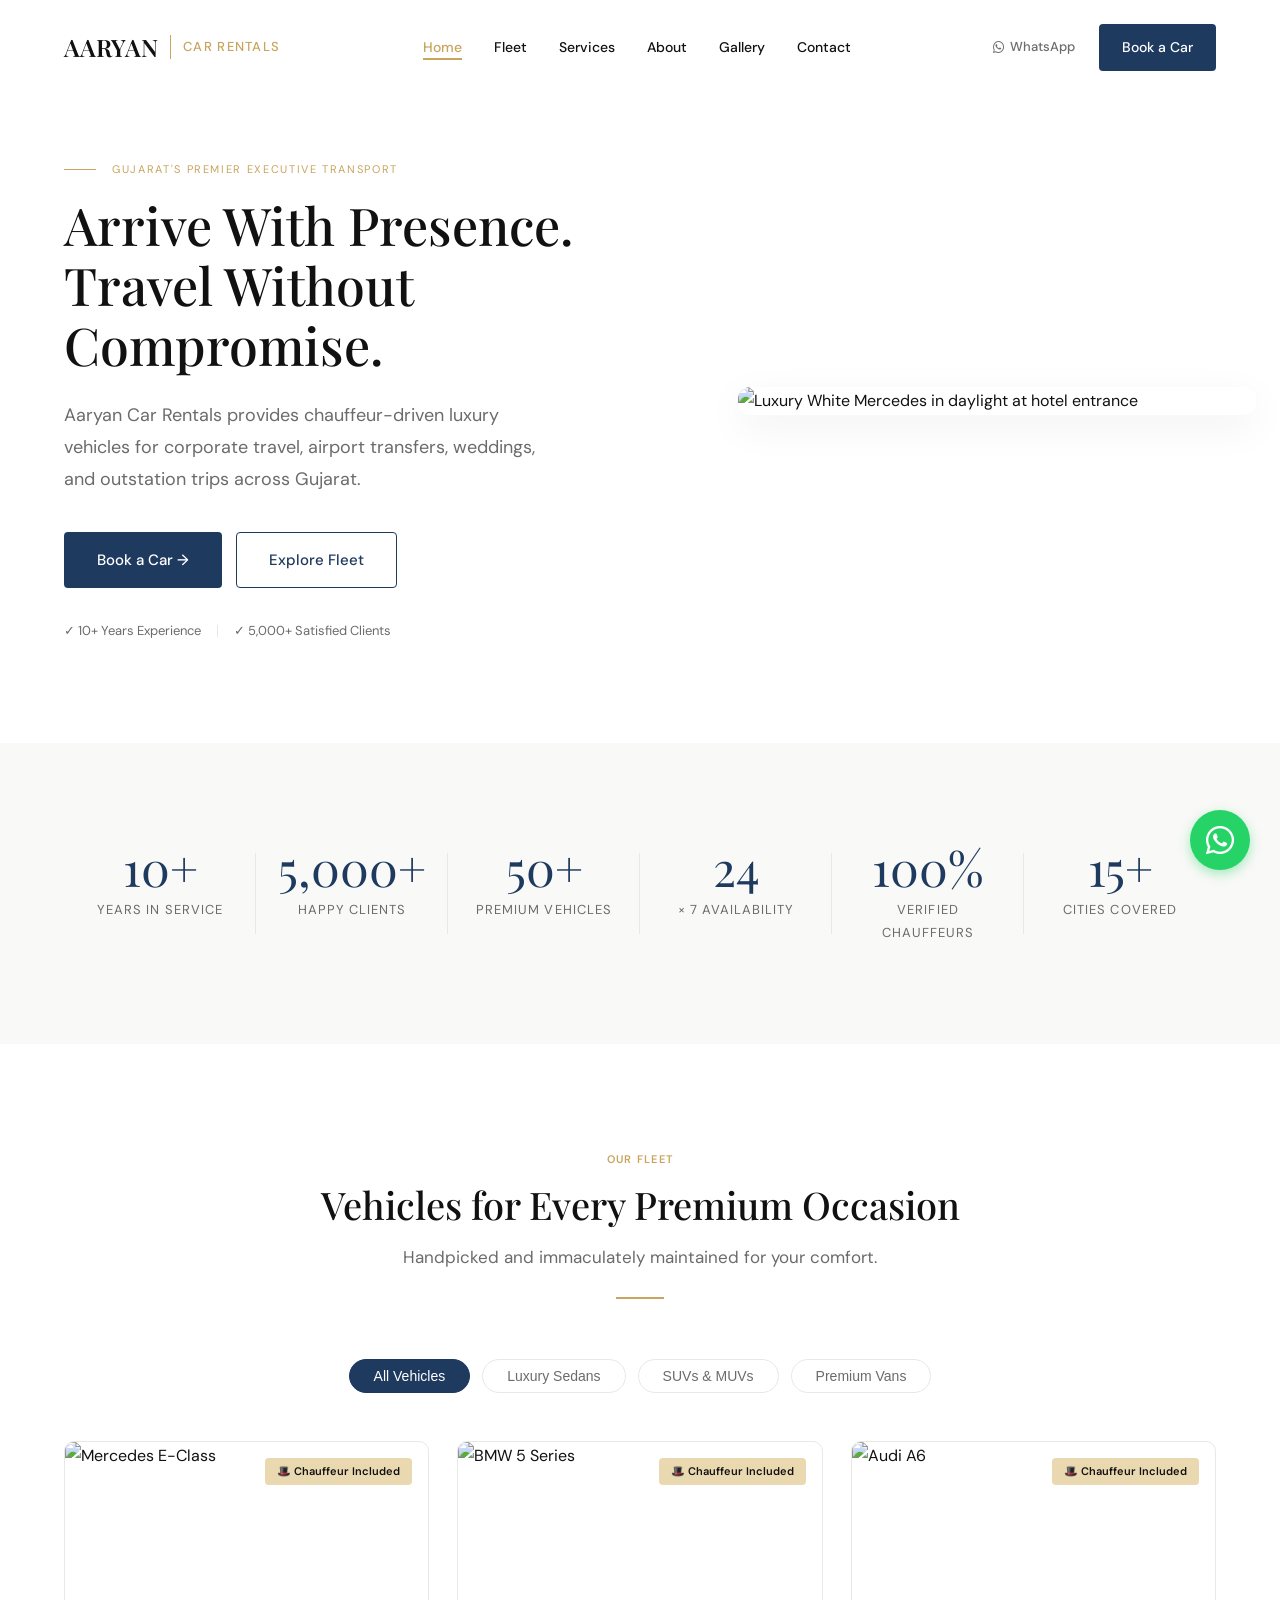
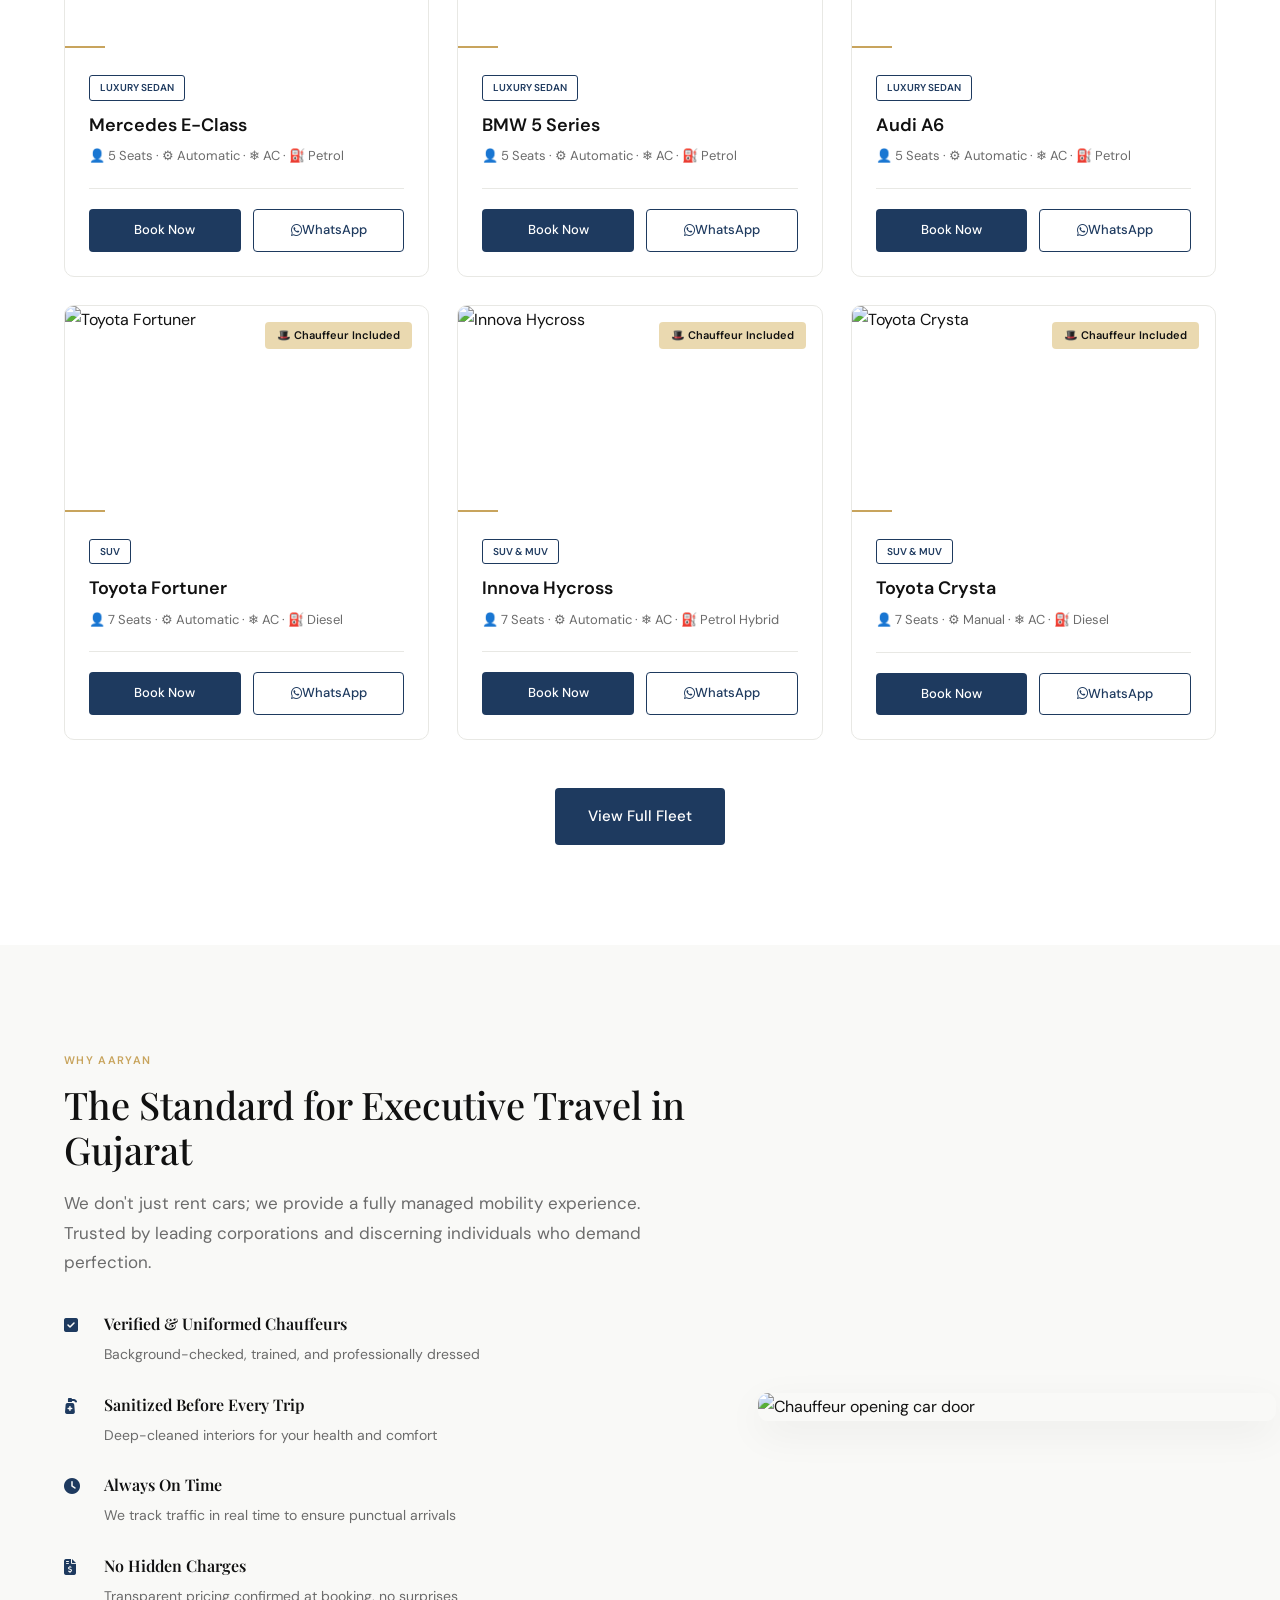
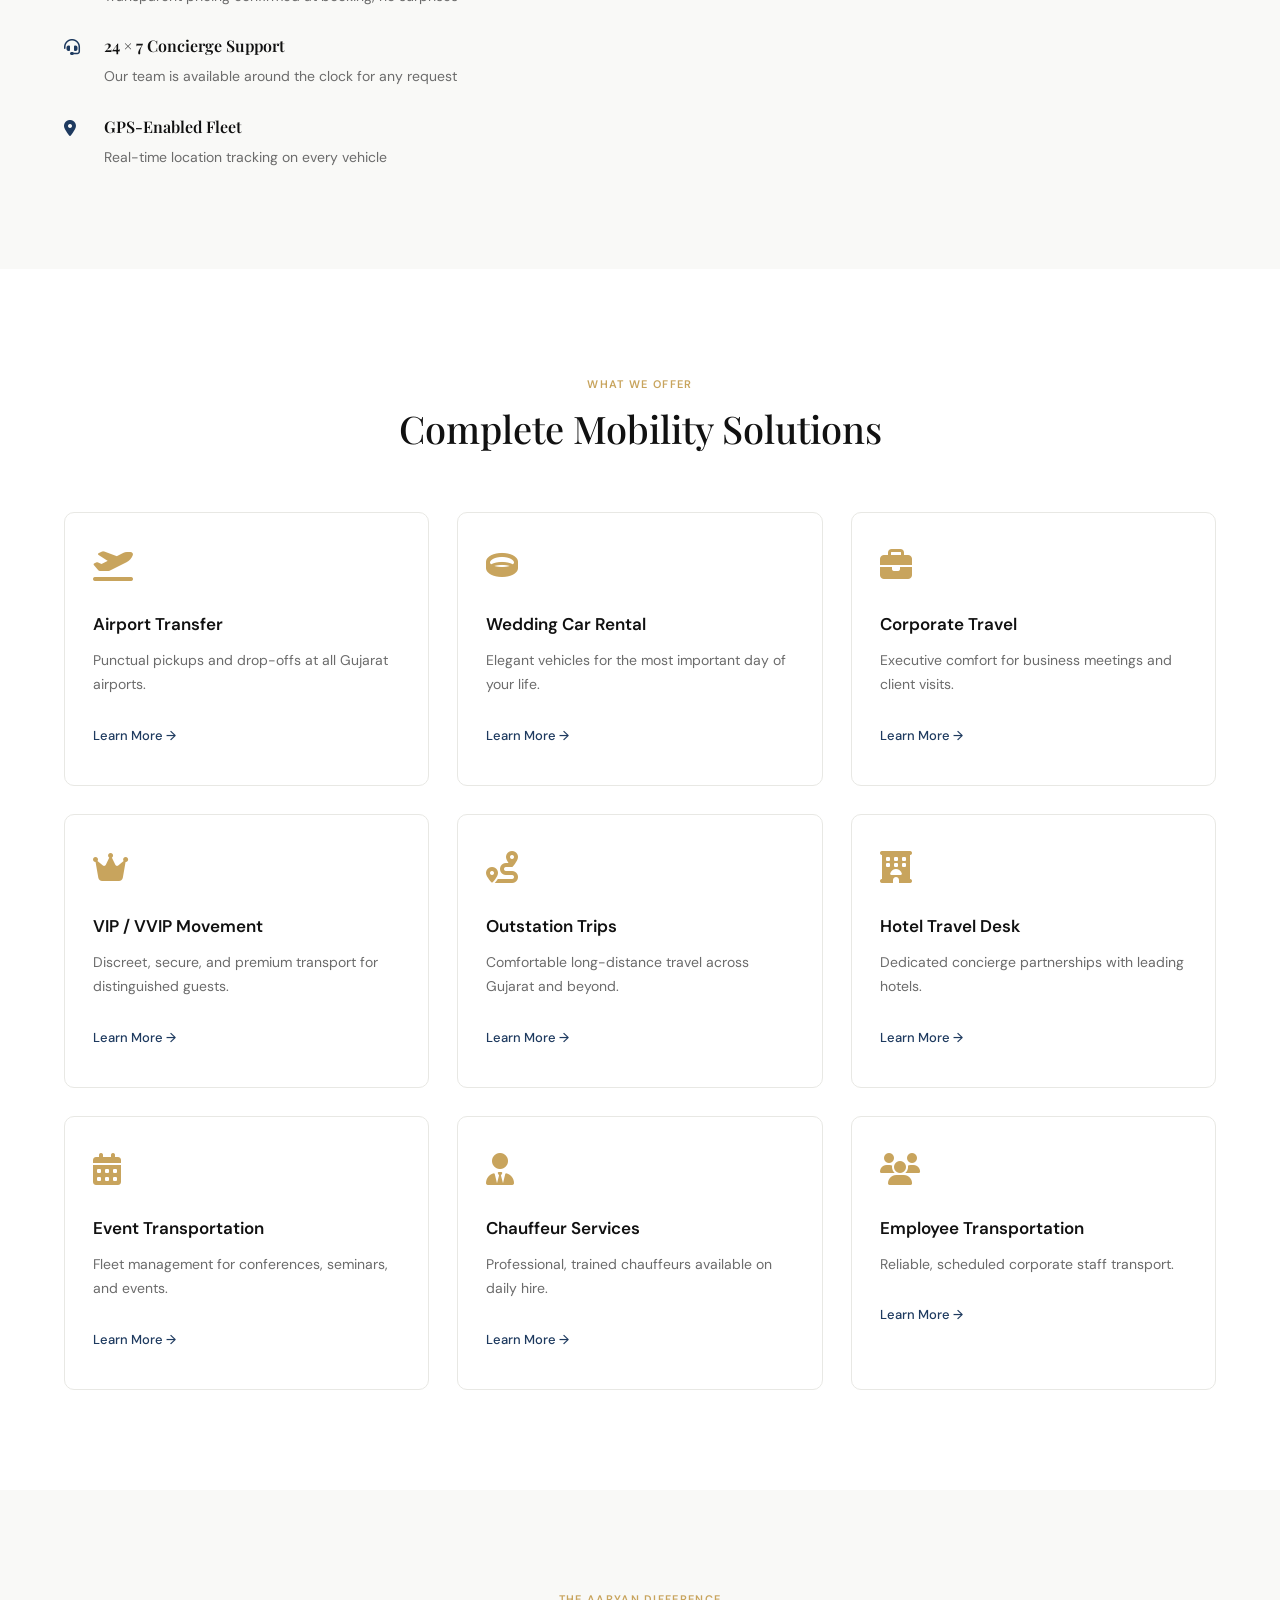
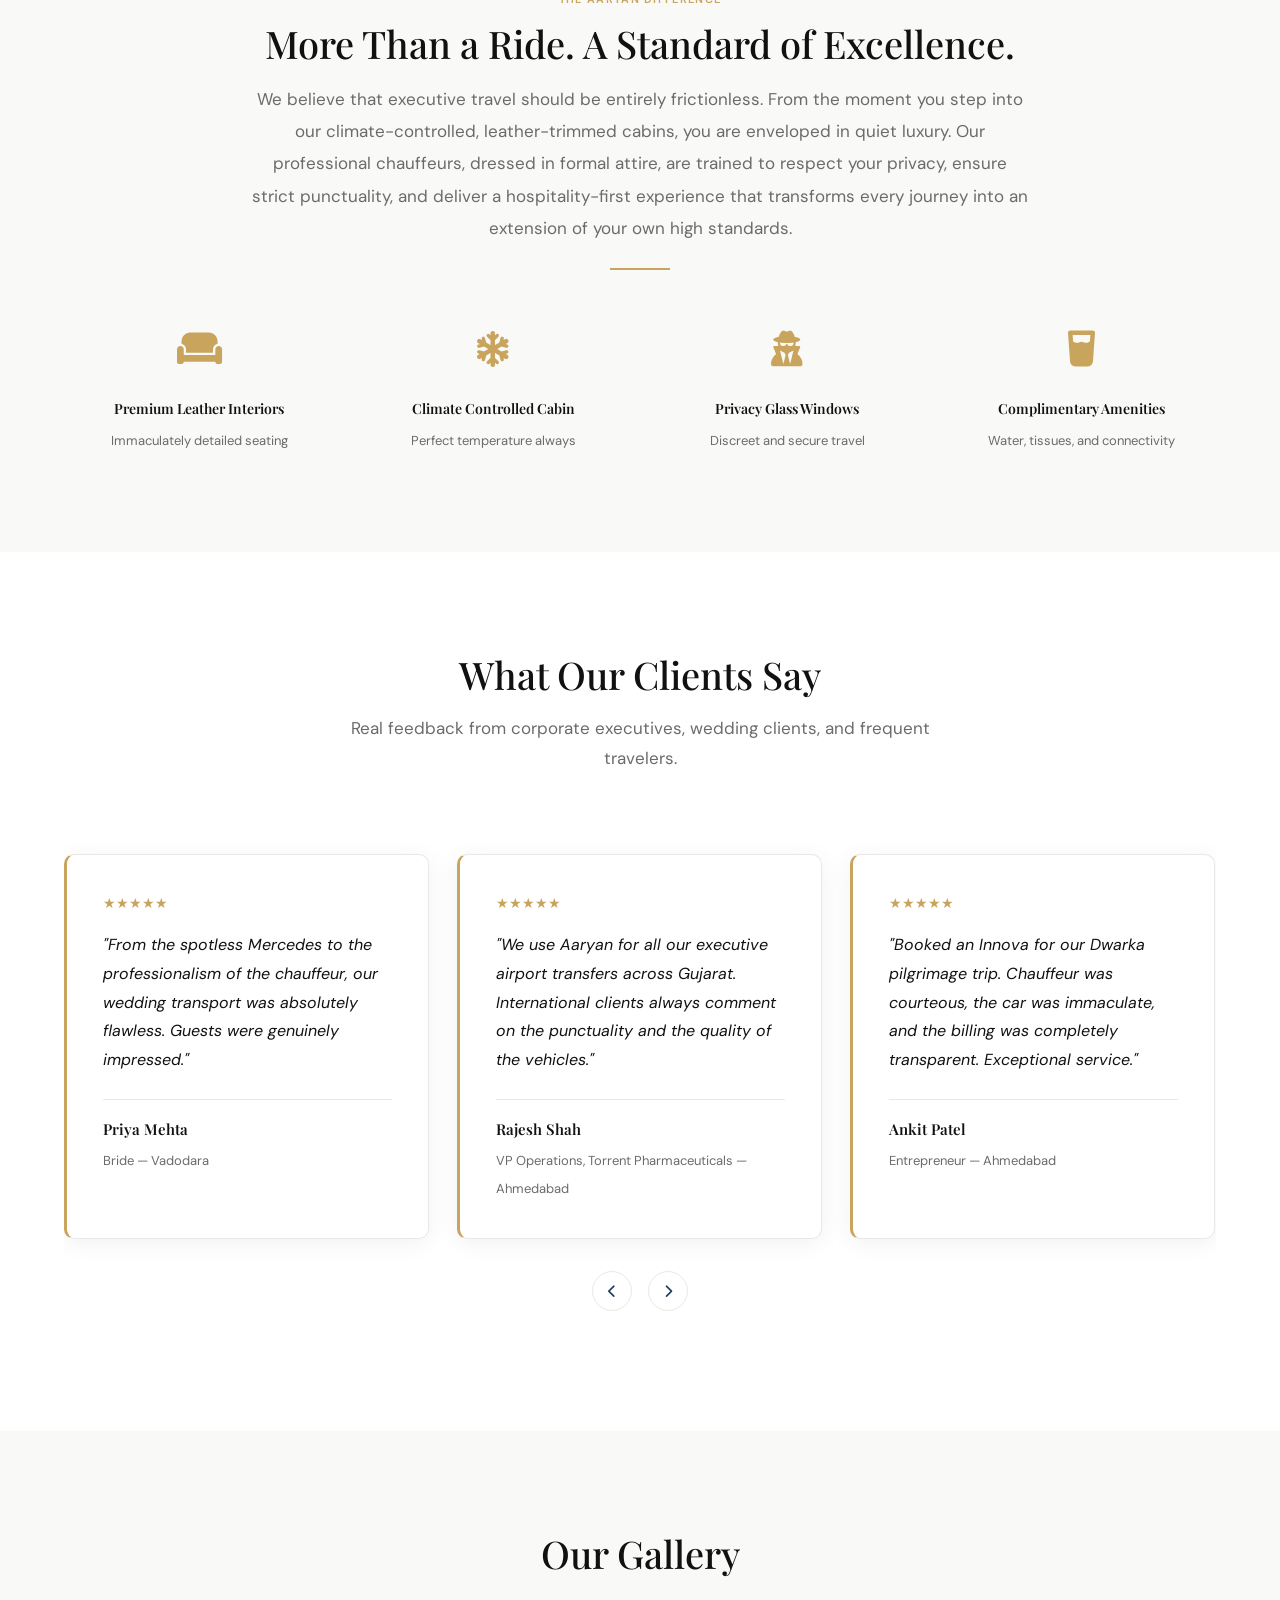
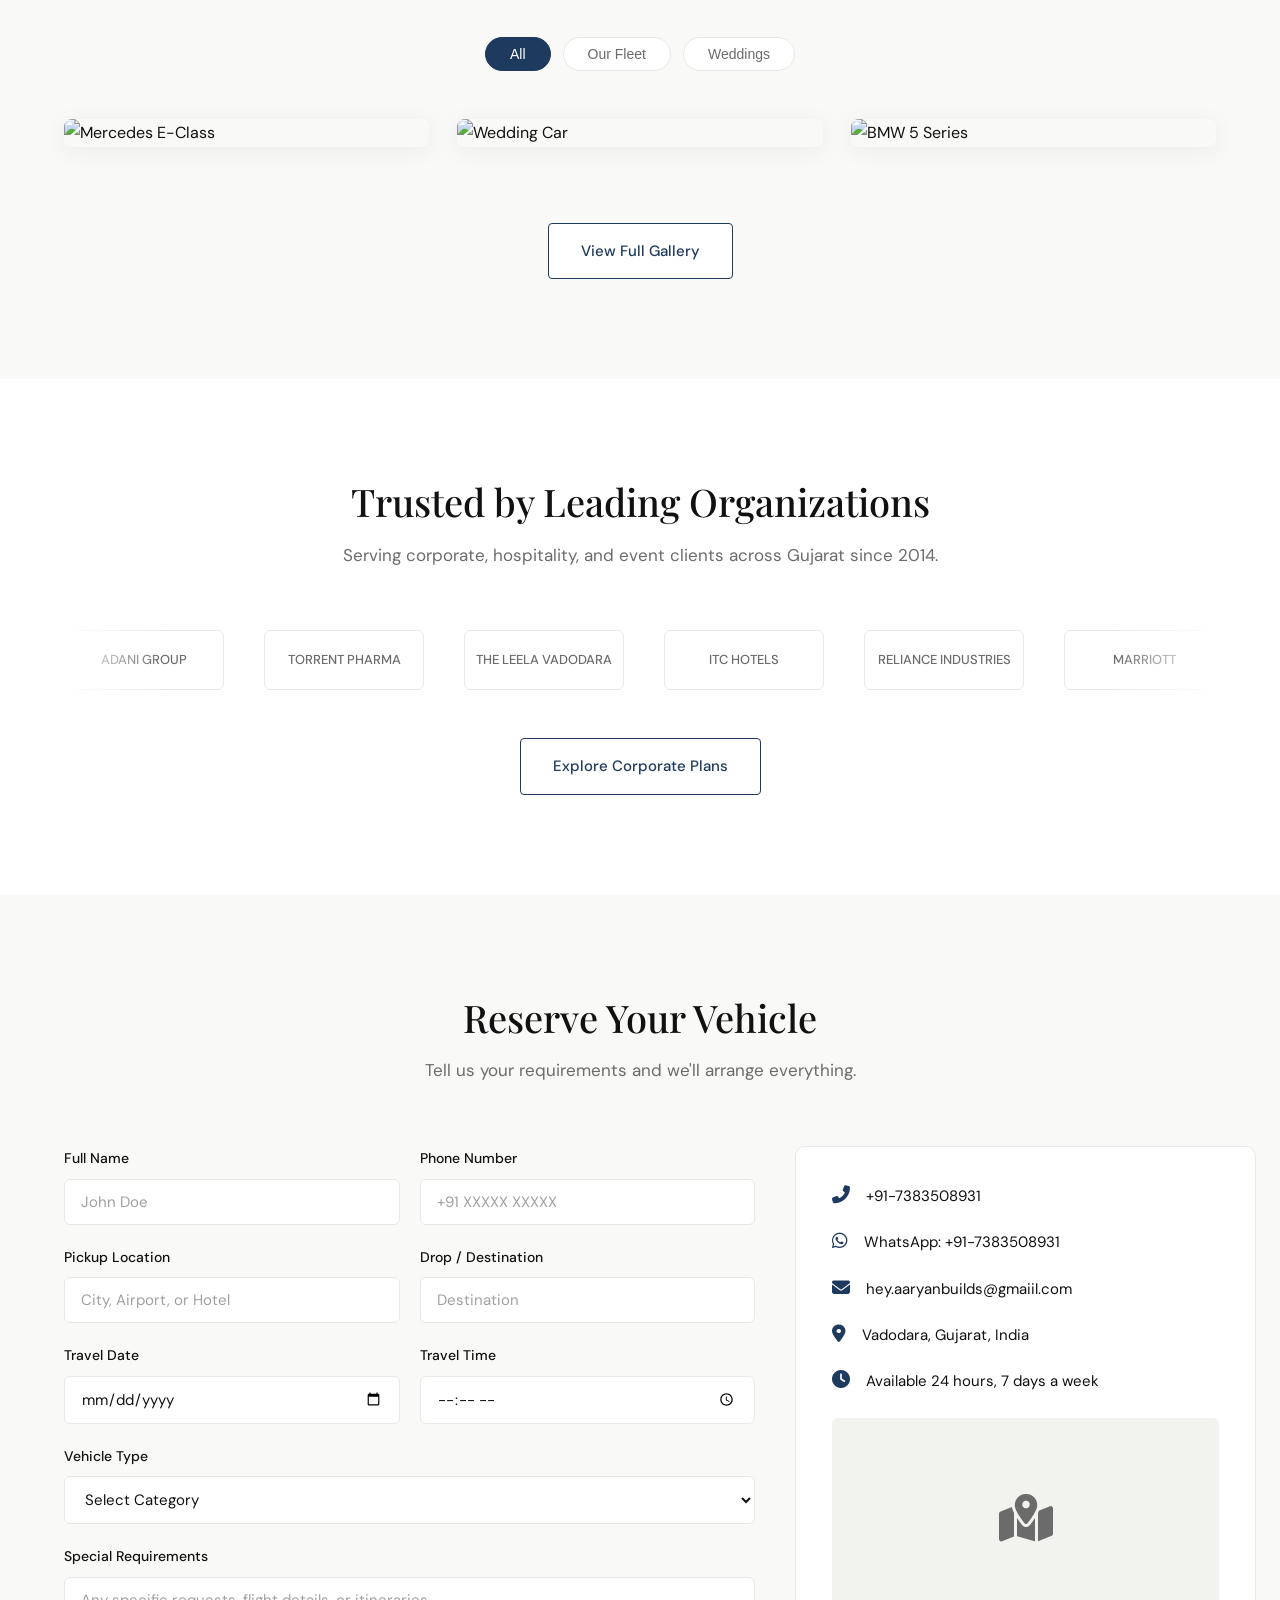
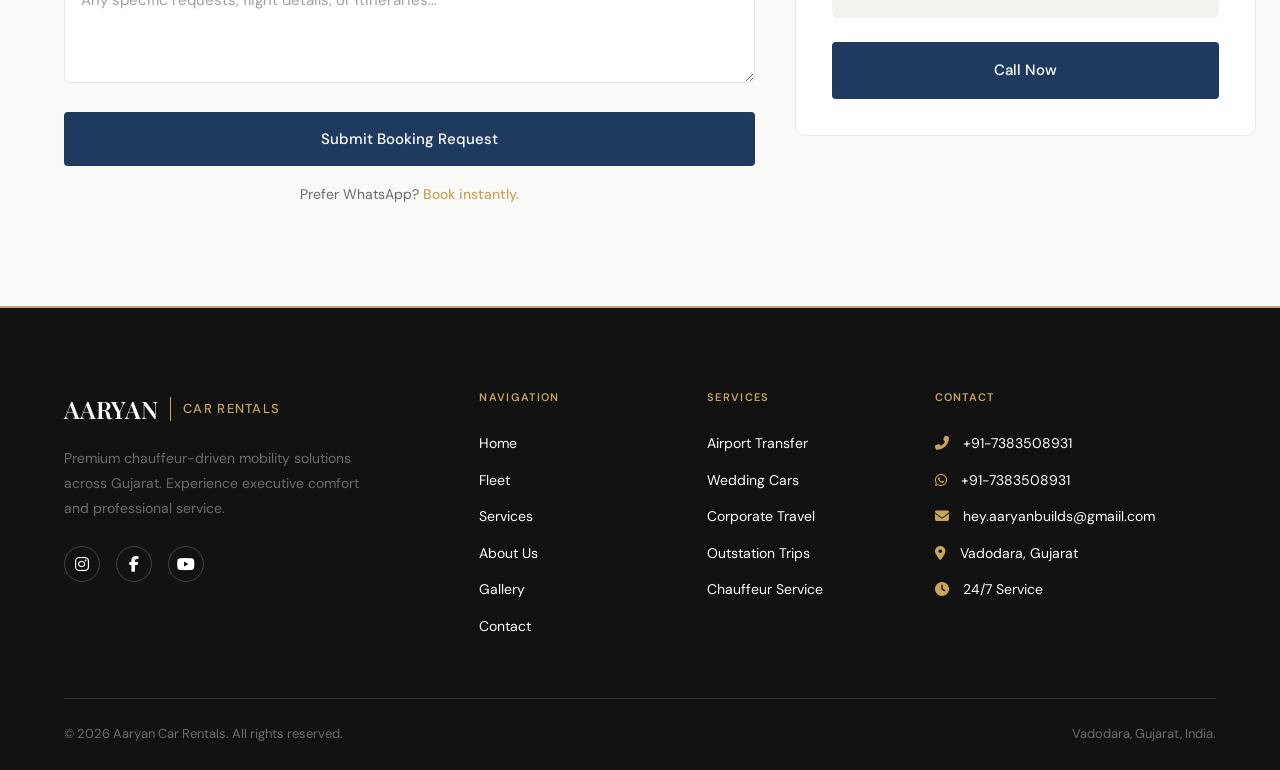
==== index.html @ c967dcd8 "Creates a whole website including SEO for car rental." ====
<!DOCTYPE html>
<html lang="en">
<head>
  <meta charset="UTF-8">
  <meta name="viewport" content="width=device-width, initial-scale=1.0">
  <title>Aaryan Car Rentals | Premium Chauffeur-Driven Car Rental in Gujarat</title>
  <meta name="description" content="Book premium chauffeur-driven cars, SUVs, and vans in Gujarat. Airport transfers, wedding cars, corporate travel, and outstation trips. Call for instant booking.">
  
  <link rel="stylesheet" href="https://cdnjs.cloudflare.com/ajax/libs/font-awesome/6.4.0/css/all.min.css">
  <link rel="stylesheet" href="assets/css/styles.css">
</head>
<body>

  <!-- Navbar -->
  <nav class="navbar">
    <div class="container nav-container">
      <a href="index.html" class="nav-brand">
        <span class="logo-text">AARYAN</span>
        <div class="logo-separator"></div>
        <span class="logo-sub">Car Rentals</span>
      </a>
      
      <button class="mobile-menu-btn">
        <i class="fas fa-bars"></i>
      </button>

      <ul class="nav-links">
        <li><a href="index.html" class="nav-link active">Home</a></li>
        <li><a href="pages/fleet.html" class="nav-link">Fleet</a></li>
        <li><a href="pages/services.html" class="nav-link">Services</a></li>
        <li><a href="pages/about.html" class="nav-link">About</a></li>
        <li><a href="pages/gallery.html" class="nav-link">Gallery</a></li>
        <li><a href="pages/contact.html" class="nav-link">Contact</a></li>
      </ul>

      <div class="nav-actions">
        <a href="https://wa.me/917383508931" class="whatsapp-link" target="_blank">
          <i class="fab fa-whatsapp"></i> WhatsApp
        </a>
        <a href="pages/contact.html" class="btn btn-primary nav-book-btn">Book a Car</a>
      </div>
    </div>
  </nav>

  <!-- Mobile Menu -->
  <div class="mobile-menu-overlay">
    <div class="mobile-nav-links">
      <a href="index.html" class="mobile-nav-link">Home</a>
      <a href="pages/fleet.html" class="mobile-nav-link">Fleet</a>
      <a href="pages/services.html" class="mobile-nav-link">Services</a>
      <a href="pages/about.html" class="mobile-nav-link">About</a>
      <a href="pages/gallery.html" class="mobile-nav-link">Gallery</a>
      <a href="pages/contact.html" class="mobile-nav-link">Contact</a>
    </div>
    <div class="mobile-nav-actions">
      <a href="pages/contact.html" class="btn btn-primary">Book a Car</a>
      <a href="https://wa.me/917383508931" class="whatsapp-link" target="_blank">
        <i class="fab fa-whatsapp"></i> WhatsApp
      </a>
    </div>
  </div>

  <!-- Hero Section -->
  <section class="hero">
    <div class="container">
      <div class="hero-grid">
        <div class="hero-content">
          <div class="label-accent animate-on-scroll">Gujarat's Premier Executive Transport</div>
          <h1 class="hero-title animate-on-scroll delay-1">Arrive With Presence. Travel Without Compromise.</h1>
          <p class="hero-desc animate-on-scroll delay-2">
            Aaryan Car Rentals provides chauffeur-driven luxury vehicles for corporate travel, airport transfers, weddings, and outstation trips across Gujarat.
          </p>
          <div class="hero-actions animate-on-scroll delay-3">
            <a href="pages/contact.html" class="btn btn-primary">Book a Car &rarr;</a>
            <a href="pages/fleet.html" class="btn btn-outline">Explore Fleet</a>
          </div>
          <div class="hero-trust animate-on-scroll delay-4">
            <span>✓ 10+ Years Experience</span>
            <div class="hero-trust-separator"></div>
            <span>✓ 5,000+ Satisfied Clients</span>
          </div>
        </div>
        <div class="hero-image-wrapper animate-on-scroll delay-2">
          <img src="https://images.unsplash.com/photo-1618843479313-40f8afb4b4d8?auto=format&fit=crop&q=80&w=1200" alt="Luxury White Mercedes in daylight at hotel entrance">
        </div>
      </div>
    </div>
  </section>

  <!-- Trust Stats -->
  <section class="section section-soft">
    <div class="container">
      <div class="stats-grid">
        <div class="stat-item animate-on-scroll">
          <div class="stat-number">10+</div>
          <div class="stat-label">Years in Service</div>
        </div>
        <div class="stat-item animate-on-scroll delay-1">
          <div class="stat-number">5,000+</div>
          <div class="stat-label">Happy Clients</div>
        </div>
        <div class="stat-item animate-on-scroll delay-2">
          <div class="stat-number">50+</div>
          <div class="stat-label">Premium Vehicles</div>
        </div>
        <div class="stat-item animate-on-scroll delay-3">
          <div class="stat-number">24</div>
          <div class="stat-label">× 7 Availability</div>
        </div>
        <div class="stat-item animate-on-scroll delay-4">
          <div class="stat-number">100%</div>
          <div class="stat-label">Verified Chauffeurs</div>
        </div>
        <div class="stat-item animate-on-scroll delay-4">
          <div class="stat-number">15+</div>
          <div class="stat-label">Cities Covered</div>
        </div>
      </div>
    </div>
  </section>

  <!-- Fleet Showcase -->
  <section class="section">
    <div class="container">
      <div class="section-header text-center">
        <span class="label-small animate-on-scroll">OUR FLEET</span>
        <h2 class="animate-on-scroll delay-1">Vehicles for Every Premium Occasion</h2>
        <p class="section-subtitle animate-on-scroll delay-2">Handpicked and immaculately maintained for your comfort.</p>
        <div class="gold-line-center animate-on-scroll delay-3"></div>
      </div>

      <div class="filter-tabs animate-on-scroll delay-1">
        <button class="filter-tab active" data-filter="all">All Vehicles</button>
        <button class="filter-tab" data-filter="sedan">Luxury Sedans</button>
        <button class="filter-tab" data-filter="suv">SUVs & MUVs</button>
        <button class="filter-tab" data-filter="van">Premium Vans</button>
      </div>

      <div class="grid-3">
        <!-- Mercedes E-Class -->
        <div class="car-card animate-on-scroll" data-category="sedan all">
          <div class="car-img-wrapper">
            <img src="https://images.unsplash.com/photo-1618843479313-40f8afb4b4d8?auto=format&fit=crop&q=80&w=800" alt="Mercedes E-Class">
            <div class="chauffeur-badge">🎩 Chauffeur Included</div>
          </div>
          <div class="car-card-accent-line"></div>
          <div class="car-content">
            <div class="car-category-badge">LUXURY SEDAN</div>
            <h3 class="car-name">Mercedes E-Class</h3>
            <div class="car-specs">👤 5 Seats · ⚙ Automatic · ❄ AC · ⛽ Petrol</div>
            <div class="car-card-divider"></div>
            <div class="car-actions">
              <a href="pages/contact.html" class="btn btn-primary btn-sm">Book Now</a>
              <a href="https://wa.me/917383508931" class="btn btn-outline btn-sm"><i class="fab fa-whatsapp"></i> WhatsApp</a>
            </div>
          </div>
        </div>

        <!-- BMW 5 Series -->
        <div class="car-card animate-on-scroll delay-1" data-category="sedan all">
          <div class="car-img-wrapper">
            <img src="https://images.unsplash.com/photo-1555215695-3004980ad54e?auto=format&fit=crop&q=80&w=800" alt="BMW 5 Series">
            <div class="chauffeur-badge">🎩 Chauffeur Included</div>
          </div>
          <div class="car-card-accent-line"></div>
          <div class="car-content">
            <div class="car-category-badge">LUXURY SEDAN</div>
            <h3 class="car-name">BMW 5 Series</h3>
            <div class="car-specs">👤 5 Seats · ⚙ Automatic · ❄ AC · ⛽ Petrol</div>
            <div class="car-card-divider"></div>
            <div class="car-actions">
              <a href="pages/contact.html" class="btn btn-primary btn-sm">Book Now</a>
              <a href="https://wa.me/917383508931" class="btn btn-outline btn-sm"><i class="fab fa-whatsapp"></i> WhatsApp</a>
            </div>
          </div>
        </div>

        <!-- Audi A6 -->
        <div class="car-card animate-on-scroll delay-2" data-category="sedan all">
          <div class="car-img-wrapper">
            <img src="https://images.unsplash.com/photo-1603505503460-705a3cd4314c?auto=format&fit=crop&q=80&w=800" alt="Audi A6">
            <div class="chauffeur-badge">🎩 Chauffeur Included</div>
          </div>
          <div class="car-card-accent-line"></div>
          <div class="car-content">
            <div class="car-category-badge">LUXURY SEDAN</div>
            <h3 class="car-name">Audi A6</h3>
            <div class="car-specs">👤 5 Seats · ⚙ Automatic · ❄ AC · ⛽ Petrol</div>
            <div class="car-card-divider"></div>
            <div class="car-actions">
              <a href="pages/contact.html" class="btn btn-primary btn-sm">Book Now</a>
              <a href="https://wa.me/917383508931" class="btn btn-outline btn-sm"><i class="fab fa-whatsapp"></i> WhatsApp</a>
            </div>
          </div>
        </div>

        <!-- Toyota Fortuner -->
        <div class="car-card animate-on-scroll" data-category="suv all">
          <div class="car-img-wrapper">
            <img src="https://images.unsplash.com/photo-1629853925769-93e17db17c80?auto=format&fit=crop&q=80&w=800" alt="Toyota Fortuner">
            <div class="chauffeur-badge">🎩 Chauffeur Included</div>
          </div>
          <div class="car-card-accent-line"></div>
          <div class="car-content">
            <div class="car-category-badge">SUV</div>
            <h3 class="car-name">Toyota Fortuner</h3>
            <div class="car-specs">👤 7 Seats · ⚙ Automatic · ❄ AC · ⛽ Diesel</div>
            <div class="car-card-divider"></div>
            <div class="car-actions">
              <a href="pages/contact.html" class="btn btn-primary btn-sm">Book Now</a>
              <a href="https://wa.me/917383508931" class="btn btn-outline btn-sm"><i class="fab fa-whatsapp"></i> WhatsApp</a>
            </div>
          </div>
        </div>

        <!-- Innova Hycross -->
        <div class="car-card animate-on-scroll delay-1" data-category="suv all">
          <div class="car-img-wrapper">
            <img src="https://images.unsplash.com/photo-1533473359331-0135ef1b58bf?auto=format&fit=crop&q=80&w=800" alt="Innova Hycross">
            <div class="chauffeur-badge">🎩 Chauffeur Included</div>
          </div>
          <div class="car-card-accent-line"></div>
          <div class="car-content">
            <div class="car-category-badge">SUV & MUV</div>
            <h3 class="car-name">Innova Hycross</h3>
            <div class="car-specs">👤 7 Seats · ⚙ Automatic · ❄ AC · ⛽ Petrol Hybrid</div>
            <div class="car-card-divider"></div>
            <div class="car-actions">
              <a href="pages/contact.html" class="btn btn-primary btn-sm">Book Now</a>
              <a href="https://wa.me/917383508931" class="btn btn-outline btn-sm"><i class="fab fa-whatsapp"></i> WhatsApp</a>
            </div>
          </div>
        </div>
        
        <!-- Toyota Crysta -->
        <div class="car-card animate-on-scroll delay-2" data-category="suv all">
          <div class="car-img-wrapper">
            <img src="https://images.unsplash.com/photo-1519641471654-76ce0107ad1b?auto=format&fit=crop&q=80&w=800" alt="Toyota Crysta">
            <div class="chauffeur-badge">🎩 Chauffeur Included</div>
          </div>
          <div class="car-card-accent-line"></div>
          <div class="car-content">
            <div class="car-category-badge">SUV & MUV</div>
            <h3 class="car-name">Toyota Crysta</h3>
            <div class="car-specs">👤 7 Seats · ⚙ Manual · ❄ AC · ⛽ Diesel</div>
            <div class="car-card-divider"></div>
            <div class="car-actions">
              <a href="pages/contact.html" class="btn btn-primary btn-sm">Book Now</a>
              <a href="https://wa.me/917383508931" class="btn btn-outline btn-sm"><i class="fab fa-whatsapp"></i> WhatsApp</a>
            </div>
          </div>
        </div>

        <!-- Mahindra Scorpio N -->
        <div class="car-card animate-on-scroll" data-category="suv all" style="display: none;">
          <div class="car-img-wrapper">
            <img src="https://images.unsplash.com/photo-1620986561118-24cc5da83f3e?auto=format&fit=crop&q=80&w=800" alt="Mahindra Scorpio N">
            <div class="chauffeur-badge">🎩 Chauffeur Included</div>
          </div>
          <div class="car-card-accent-line"></div>
          <div class="car-content">
            <div class="car-category-badge">SUV</div>
            <h3 class="car-name">Mahindra Scorpio N</h3>
            <div class="car-specs">👤 7 Seats · ⚙ Automatic · ❄ AC · ⛽ Diesel</div>
            <div class="car-card-divider"></div>
            <div class="car-actions">
              <a href="pages/contact.html" class="btn btn-primary btn-sm">Book Now</a>
              <a href="https://wa.me/917383508931" class="btn btn-outline btn-sm"><i class="fab fa-whatsapp"></i> WhatsApp</a>
            </div>
          </div>
        </div>

        <!-- Force Urbania -->
        <div class="car-card animate-on-scroll delay-1" data-category="van all" style="display: none;">
          <div class="car-img-wrapper">
            <img src="https://images.unsplash.com/photo-1559981421-27ce3e7c84bf?auto=format&fit=crop&q=80&w=800" alt="Force Urbania">
            <div class="chauffeur-badge">🎩 Chauffeur Included</div>
          </div>
          <div class="car-card-accent-line"></div>
          <div class="car-content">
            <div class="car-category-badge">PREMIUM VAN</div>
            <h3 class="car-name">Force Urbania</h3>
            <div class="car-specs">👤 17 Seats · ⚙ Manual · ❄ AC · ⛽ Diesel</div>
            <div class="car-card-divider"></div>
            <div class="car-actions">
              <a href="pages/contact.html" class="btn btn-primary btn-sm">Book Now</a>
              <a href="https://wa.me/917383508931" class="btn btn-outline btn-sm"><i class="fab fa-whatsapp"></i> WhatsApp</a>
            </div>
          </div>
        </div>

        <!-- Kia Carnival -->
        <div class="car-card animate-on-scroll delay-2" data-category="van all" style="display: none;">
          <div class="car-img-wrapper">
            <img src="https://images.unsplash.com/photo-1541899481282-d53bffe3c35d?auto=format&fit=crop&q=80&w=800" alt="Kia Carnival">
            <div class="chauffeur-badge">🎩 Chauffeur Included</div>
          </div>
          <div class="car-card-accent-line"></div>
          <div class="car-content">
            <div class="car-category-badge">PREMIUM VAN</div>
            <h3 class="car-name">Kia Carnival</h3>
            <div class="car-specs">👤 8 Seats · ⚙ Automatic · ❄ AC · ⛽ Diesel</div>
            <div class="car-card-divider"></div>
            <div class="car-actions">
              <a href="pages/contact.html" class="btn btn-primary btn-sm">Book Now</a>
              <a href="https://wa.me/917383508931" class="btn btn-outline btn-sm"><i class="fab fa-whatsapp"></i> WhatsApp</a>
            </div>
          </div>
        </div>

      </div>
      
      <div class="text-center" style="margin-top: 48px;">
        <a href="pages/fleet.html" class="btn btn-primary">View Full Fleet</a>
      </div>
    </div>
  </section>

  <!-- Why Choose Us -->
  <section class="section section-soft">
    <div class="container">
      <div class="split-grid">
        <div class="animate-on-scroll">
          <span class="label-small">WHY AARYAN</span>
          <h2>The Standard for Executive Travel in Gujarat</h2>
          <p class="section-subtitle" style="margin: 0; margin-bottom: 32px;">
            We don't just rent cars; we provide a fully managed mobility experience. Trusted by leading corporations and discerning individuals who demand perfection.
          </p>

          <div class="feature-rows">
            <div class="feature-row">
              <div class="feature-icon-box"><i class="fas fa-check-square"></i></div>
              <div>
                <h4 class="feature-row-title">Verified & Uniformed Chauffeurs</h4>
                <p class="feature-row-desc">Background-checked, trained, and professionally dressed</p>
              </div>
            </div>
            <div class="feature-row">
              <div class="feature-icon-box"><i class="fas fa-pump-medical"></i></div>
              <div>
                <h4 class="feature-row-title">Sanitized Before Every Trip</h4>
                <p class="feature-row-desc">Deep-cleaned interiors for your health and comfort</p>
              </div>
            </div>
            <div class="feature-row">
              <div class="feature-icon-box"><i class="fas fa-clock"></i></div>
              <div>
                <h4 class="feature-row-title">Always On Time</h4>
                <p class="feature-row-desc">We track traffic in real time to ensure punctual arrivals</p>
              </div>
            </div>
            <div class="feature-row">
              <div class="feature-icon-box"><i class="fas fa-file-invoice-dollar"></i></div>
              <div>
                <h4 class="feature-row-title">No Hidden Charges</h4>
                <p class="feature-row-desc">Transparent pricing confirmed at booking, no surprises</p>
              </div>
            </div>
            <div class="feature-row">
              <div class="feature-icon-box"><i class="fas fa-headset"></i></div>
              <div>
                <h4 class="feature-row-title">24 × 7 Concierge Support</h4>
                <p class="feature-row-desc">Our team is available around the clock for any request</p>
              </div>
            </div>
            <div class="feature-row">
              <div class="feature-icon-box"><i class="fas fa-map-marker-alt"></i></div>
              <div>
                <h4 class="feature-row-title">GPS-Enabled Fleet</h4>
                <p class="feature-row-desc">Real-time location tracking on every vehicle</p>
              </div>
            </div>
          </div>
        </div>
        
        <div class="split-image animate-on-scroll delay-2">
          <img src="https://images.unsplash.com/photo-1449965408869-eaa3f722e40d?auto=format&fit=crop&q=80&w=1000" alt="Chauffeur opening car door">
        </div>
      </div>
    </div>
  </section>

  <!-- Services -->
  <section class="section">
    <div class="container">
      <div class="section-header text-center">
        <span class="label-small animate-on-scroll">WHAT WE OFFER</span>
        <h2 class="animate-on-scroll delay-1">Complete Mobility Solutions</h2>
      </div>

      <div class="grid-3">
        <!-- Service 1 -->
        <div class="service-card animate-on-scroll">
          <div class="service-icon"><i class="fas fa-plane-departure fa-2x"></i></div>
          <h3 class="service-title">Airport Transfer</h3>
          <p class="service-desc">Punctual pickups and drop-offs at all Gujarat airports.</p>
          <a href="pages/airport-transfer.html" class="service-link">Learn More &rarr;</a>
        </div>

        <!-- Service 2 -->
        <div class="service-card animate-on-scroll delay-1">
          <div class="service-icon"><i class="fas fa-ring fa-2x"></i></div>
          <h3 class="service-title">Wedding Car Rental</h3>
          <p class="service-desc">Elegant vehicles for the most important day of your life.</p>
          <a href="pages/wedding-car-rental.html" class="service-link">Learn More &rarr;</a>
        </div>

        <!-- Service 3 -->
        <div class="service-card animate-on-scroll delay-2">
          <div class="service-icon"><i class="fas fa-briefcase fa-2x"></i></div>
          <h3 class="service-title">Corporate Travel</h3>
          <p class="service-desc">Executive comfort for business meetings and client visits.</p>
          <a href="pages/corporate-car-rental.html" class="service-link">Learn More &rarr;</a>
        </div>

        <!-- Service 4 -->
        <div class="service-card animate-on-scroll">
          <div class="service-icon"><i class="fas fa-crown fa-2x"></i></div>
          <h3 class="service-title">VIP / VVIP Movement</h3>
          <p class="service-desc">Discreet, secure, and premium transport for distinguished guests.</p>
          <a href="pages/services.html" class="service-link">Learn More &rarr;</a>
        </div>

        <!-- Service 5 -->
        <div class="service-card animate-on-scroll delay-1">
          <div class="service-icon"><i class="fas fa-route fa-2x"></i></div>
          <h3 class="service-title">Outstation Trips</h3>
          <p class="service-desc">Comfortable long-distance travel across Gujarat and beyond.</p>
          <a href="pages/outstation-car-rental.html" class="service-link">Learn More &rarr;</a>
        </div>

        <!-- Service 6 -->
        <div class="service-card animate-on-scroll delay-2">
          <div class="service-icon"><i class="fas fa-hotel fa-2x"></i></div>
          <h3 class="service-title">Hotel Travel Desk</h3>
          <p class="service-desc">Dedicated concierge partnerships with leading hotels.</p>
          <a href="pages/services.html" class="service-link">Learn More &rarr;</a>
        </div>

        <!-- Service 7 -->
        <div class="service-card animate-on-scroll">
          <div class="service-icon"><i class="fas fa-calendar-alt fa-2x"></i></div>
          <h3 class="service-title">Event Transportation</h3>
          <p class="service-desc">Fleet management for conferences, seminars, and events.</p>
          <a href="pages/services.html" class="service-link">Learn More &rarr;</a>
        </div>

        <!-- Service 8 -->
        <div class="service-card animate-on-scroll delay-1">
          <div class="service-icon"><i class="fas fa-user-tie fa-2x"></i></div>
          <h3 class="service-title">Chauffeur Services</h3>
          <p class="service-desc">Professional, trained chauffeurs available on daily hire.</p>
          <a href="pages/chauffeur-service.html" class="service-link">Learn More &rarr;</a>
        </div>

        <!-- Service 9 -->
        <div class="service-card animate-on-scroll delay-2">
          <div class="service-icon"><i class="fas fa-users fa-2x"></i></div>
          <h3 class="service-title">Employee Transportation</h3>
          <p class="service-desc">Reliable, scheduled corporate staff transport.</p>
          <a href="pages/services.html" class="service-link">Learn More &rarr;</a>
        </div>
      </div>
    </div>
  </section>

  <!-- The Aaryan Experience -->
  <section class="section section-soft">
    <div class="container">
      <div class="experience-content">
        <span class="label-small text-center animate-on-scroll" style="display: block;">THE AARYAN DIFFERENCE</span>
        <h2 class="text-center animate-on-scroll delay-1">More Than a Ride. A Standard of Excellence.</h2>
        <p class="experience-desc animate-on-scroll delay-2">
          We believe that executive travel should be entirely frictionless. From the moment you step into our climate-controlled, leather-trimmed cabins, you are enveloped in quiet luxury. Our professional chauffeurs, dressed in formal attire, are trained to respect your privacy, ensure strict punctuality, and deliver a hospitality-first experience that transforms every journey into an extension of your own high standards.
        </p>
        <div class="gold-line-center large animate-on-scroll delay-3"></div>
      </div>

      <div class="experience-grid animate-on-scroll delay-4">
        <div>
          <div class="exp-feature-icon"><i class="fas fa-couch"></i></div>
          <h4 class="exp-feature-title">Premium Leather Interiors</h4>
          <p class="exp-feature-desc">Immaculately detailed seating</p>
        </div>
        <div>
          <div class="exp-feature-icon"><i class="fas fa-snowflake"></i></div>
          <h4 class="exp-feature-title">Climate Controlled Cabin</h4>
          <p class="exp-feature-desc">Perfect temperature always</p>
        </div>
        <div>
          <div class="exp-feature-icon"><i class="fas fa-user-secret"></i></div>
          <h4 class="exp-feature-title">Privacy Glass Windows</h4>
          <p class="exp-feature-desc">Discreet and secure travel</p>
        </div>
        <div>
          <div class="exp-feature-icon"><i class="fas fa-glass-water"></i></div>
          <h4 class="exp-feature-title">Complimentary Amenities</h4>
          <p class="exp-feature-desc">Water, tissues, and connectivity</p>
        </div>
      </div>
    </div>
  </section>

  <!-- Testimonials Carousel -->
  <section class="section">
    <div class="container">
      <div class="section-header text-center">
        <h2 class="animate-on-scroll">What Our Clients Say</h2>
        <p class="section-subtitle animate-on-scroll delay-1">Real feedback from corporate executives, wedding clients, and frequent travelers.</p>
      </div>

      <div class="testimonials-container animate-on-scroll delay-2">
        <div class="testimonials-track">
          <!-- Card 1 -->
          <div class="testimonial-card">
            <div class="test-stars">★★★★★</div>
            <p class="test-quote">"From the spotless Mercedes to the professionalism of the chauffeur, our wedding transport was absolutely flawless. Guests were genuinely impressed."</p>
            <div class="test-divider"></div>
            <h4 class="test-name">Priya Mehta</h4>
            <span class="test-title">Bride — Vadodara</span>
          </div>

          <!-- Card 2 -->
          <div class="testimonial-card">
            <div class="test-stars">★★★★★</div>
            <p class="test-quote">"We use Aaryan for all our executive airport transfers across Gujarat. International clients always comment on the punctuality and the quality of the vehicles."</p>
            <div class="test-divider"></div>
            <h4 class="test-name">Rajesh Shah</h4>
            <span class="test-title">VP Operations, Torrent Pharmaceuticals — Ahmedabad</span>
          </div>

          <!-- Card 3 -->
          <div class="testimonial-card">
            <div class="test-stars">★★★★★</div>
            <p class="test-quote">"Booked an Innova for our Dwarka pilgrimage trip. Chauffeur was courteous, the car was immaculate, and the billing was completely transparent. Exceptional service."</p>
            <div class="test-divider"></div>
            <h4 class="test-name">Ankit Patel</h4>
            <span class="test-title">Entrepreneur — Ahmedabad</span>
          </div>

          <!-- Card 4 -->
          <div class="testimonial-card">
            <div class="test-stars">★★★★★</div>
            <p class="test-quote">"The Fortuner was perfectly arranged for our family outstation trip. On-time pickup, smooth drive, very helpful driver. This is now our go-to rental company."</p>
            <div class="test-divider"></div>
            <h4 class="test-name">Nisha Agarwal</h4>
            <span class="test-title">Homemaker — Surat</span>
          </div>

          <!-- Card 5 -->
          <div class="testimonial-card">
            <div class="test-stars">★★★★★</div>
            <p class="test-quote">"As a frequent corporate traveler, I've used many services. Aaryan's attention to detail — from vehicle cleanliness to chauffeur etiquette — is unmatched in Gujarat."</p>
            <div class="test-divider"></div>
            <h4 class="test-name">Dhruv Kapoor</h4>
            <span class="test-title">Senior Manager, Adani Group — Ahmedabad</span>
          </div>
        </div>
        
        <div class="carousel-controls">
          <button class="carousel-btn prev"><i class="fas fa-chevron-left"></i></button>
          <button class="carousel-btn next"><i class="fas fa-chevron-right"></i></button>
        </div>
      </div>
    </div>
  </section>

  <!-- Gallery preview -->
  <section class="section section-soft">
    <div class="container">
      <div class="section-header text-center">
        <h2 class="animate-on-scroll">Our Gallery</h2>
      </div>

      <div class="filter-tabs animate-on-scroll delay-1">
        <button class="filter-tab active" data-filter="all">All</button>
        <button class="filter-tab" data-filter="fleet">Our Fleet</button>
        <button class="filter-tab" data-filter="wedding">Weddings</button>
      </div>

      <div class="gallery-grid animate-on-scroll delay-2">
        <div class="gallery-item" data-category="fleet all">
          <img src="https://images.unsplash.com/photo-1618843479313-40f8afb4b4d8?auto=format&fit=crop&q=80&w=600" alt="Mercedes E-Class">
          <div class="gallery-overlay"><i class="fas fa-expand"></i></div>
        </div>
        <div class="gallery-item" data-category="wedding all">
          <img src="https://images.unsplash.com/photo-1511285560929-80b456fea0bc?auto=format&fit=crop&q=80&w=600" alt="Wedding Car">
          <div class="gallery-overlay"><i class="fas fa-expand"></i></div>
        </div>
        <div class="gallery-item" data-category="fleet all">
          <img src="https://images.unsplash.com/photo-1555215695-3004980ad54e?auto=format&fit=crop&q=80&w=600" alt="BMW 5 Series">
          <div class="gallery-overlay"><i class="fas fa-expand"></i></div>
        </div>
      </div>
      
      <div class="text-center" style="margin-top: 48px;">
        <a href="pages/gallery.html" class="btn btn-outline">View Full Gallery</a>
      </div>
    </div>
  </section>

  <!-- Corporate Partners -->
  <section class="section">
    <div class="container text-center">
      <div class="section-header animate-on-scroll">
        <h2>Trusted by Leading Organizations</h2>
        <p class="section-subtitle">Serving corporate, hospitality, and event clients across Gujarat since 2014.</p>
      </div>

      <div class="partners-overflow animate-on-scroll delay-1">
        <div class="partners-track">
          <!-- First set -->
          <div class="partner-logo">ADANI GROUP</div>
          <div class="partner-logo">TORRENT PHARMA</div>
          <div class="partner-logo">THE LEELA VADODARA</div>
          <div class="partner-logo">ITC HOTELS</div>
          <div class="partner-logo">RELIANCE INDUSTRIES</div>
          <div class="partner-logo">MARRIOTT</div>
          <div class="partner-logo">HDFC BANK</div>
          <div class="partner-logo">GUJARAT TOURISM</div>
          <!-- Duplicated set for infinite scroll effect -->
          <div class="partner-logo">ADANI GROUP</div>
          <div class="partner-logo">TORRENT PHARMA</div>
          <div class="partner-logo">THE LEELA VADODARA</div>
          <div class="partner-logo">ITC HOTELS</div>
          <div class="partner-logo">RELIANCE INDUSTRIES</div>
          <div class="partner-logo">MARRIOTT</div>
          <div class="partner-logo">HDFC BANK</div>
          <div class="partner-logo">GUJARAT TOURISM</div>
        </div>
      </div>

      <div style="margin-top: 48px;" class="animate-on-scroll delay-2">
        <a href="pages/corporate-car-rental.html" class="btn btn-outline">Explore Corporate Plans</a>
      </div>
    </div>
  </section>

  <!-- Booking Section -->
  <section class="section section-soft">
    <div class="container">
      <div class="section-header text-center">
        <h2 class="animate-on-scroll">Reserve Your Vehicle</h2>
        <p class="section-subtitle animate-on-scroll delay-1">Tell us your requirements and we'll arrange everything.</p>
      </div>

      <div class="booking-grid">
        <div class="booking-form-wrapper animate-on-scroll">
          <form action="#" method="POST">
            <div class="form-row">
              <div class="form-group">
                <label class="form-label">Full Name</label>
                <input type="text" class="form-control" placeholder="John Doe" required>
              </div>
              <div class="form-group">
                <label class="form-label">Phone Number</label>
                <input type="tel" class="form-control" placeholder="+91 XXXXX XXXXX" required>
              </div>
            </div>
            
            <div class="form-row">
              <div class="form-group">
                <label class="form-label">Pickup Location</label>
                <input type="text" class="form-control" placeholder="City, Airport, or Hotel" required>
              </div>
              <div class="form-group">
                <label class="form-label">Drop / Destination</label>
                <input type="text" class="form-control" placeholder="Destination">
              </div>
            </div>

            <div class="form-row">
              <div class="form-group">
                <label class="form-label">Travel Date</label>
                <input type="date" class="form-control" required>
              </div>
              <div class="form-group">
                <label class="form-label">Travel Time</label>
                <input type="time" class="form-control" required>
              </div>
            </div>

            <div class="form-group">
              <label class="form-label">Vehicle Type</label>
              <select class="form-control" required>
                <option value="">Select Category</option>
                <option value="luxury">Luxury Sedan</option>
                <option value="suv">Premium SUV</option>
                <option value="van">Premium Van</option>
                <option value="wedding">Wedding Car</option>
                <option value="corporate">Corporate Fleet</option>
              </select>
            </div>

            <div class="form-group">
              <label class="form-label">Special Requirements</label>
              <textarea class="form-control" rows="4" placeholder="Any specific requests, flight details, or itineraries..."></textarea>
            </div>

            <button type="submit" class="btn btn-primary" style="width: 100%; padding: 16px;">Submit Booking Request</button>
            
            <p class="text-center" style="margin-top: 16px; font-size: 14px; color: var(--color-text-muted);">
              Prefer WhatsApp? <a href="https://wa.me/917383508931" style="color: var(--color-gold); font-weight: 500;">Book instantly.</a>
            </p>
          </form>
        </div>

        <div class="booking-contact animate-on-scroll delay-1">
          <div class="contact-card">
            <div class="contact-row">
              <i class="fas fa-phone-alt"></i>
              <div class="contact-info">+91-7383508931</div>
            </div>
            <div class="contact-row">
              <i class="fab fa-whatsapp"></i>
              <div class="contact-info">WhatsApp: +91-7383508931</div>
            </div>
            <div class="contact-row">
              <i class="fas fa-envelope"></i>
              <div class="contact-info">hey.aaryanbuilds@gmaiil.com</div>
            </div>
            <div class="contact-row">
              <i class="fas fa-map-marker-alt"></i>
              <div class="contact-info">Vadodara, Gujarat, India</div>
            </div>
            <div class="contact-row">
              <i class="fas fa-clock"></i>
              <div class="contact-info">Available 24 hours, 7 days a week</div>
            </div>

            <div class="map-placeholder">
              <i class="fas fa-map-marked-alt fa-3x"></i>
              <!-- Actual Google Maps iframe would go here -->
            </div>

            <a href="tel:+917383508931" class="btn btn-primary" style="width: 100%;">Call Now</a>
          </div>
        </div>
      </div>
    </div>
  </section>

  <!-- Footer -->
  <footer class="footer">
    <div class="container">
      <div class="footer-grid">
        <div class="footer-brand-col">
          <a href="index.html" class="nav-brand" style="margin-bottom: 16px;">
            <span class="logo-text">AARYAN</span>
            <div class="logo-separator"></div>
            <span class="logo-sub">Car Rentals</span>
          </a>
          <p class="footer-desc">Premium chauffeur-driven mobility solutions across Gujarat. Experience executive comfort and professional service.</p>
          <div class="social-icons">
            <a href="#" class="social-icon"><i class="fab fa-instagram"></i></a>
            <a href="#" class="social-icon"><i class="fab fa-facebook-f"></i></a>
            <a href="#" class="social-icon"><i class="fab fa-youtube"></i></a>
          </div>
        </div>
        
        <div>
          <h4 class="footer-heading">NAVIGATION</h4>
          <div class="footer-links">
            <a href="index.html">Home</a>
            <a href="pages/fleet.html">Fleet</a>
            <a href="pages/services.html">Services</a>
            <a href="pages/about.html">About Us</a>
            <a href="pages/gallery.html">Gallery</a>
            <a href="pages/contact.html">Contact</a>
          </div>
        </div>
        
        <div>
          <h4 class="footer-heading">SERVICES</h4>
          <div class="footer-links">
            <a href="pages/airport-transfer.html">Airport Transfer</a>
            <a href="pages/wedding-car-rental.html">Wedding Cars</a>
            <a href="pages/corporate-car-rental.html">Corporate Travel</a>
            <a href="pages/outstation-car-rental.html">Outstation Trips</a>
            <a href="pages/chauffeur-service.html">Chauffeur Service</a>
          </div>
        </div>
        
        <div>
          <h4 class="footer-heading">CONTACT</h4>
          <div class="footer-contact-item"><i class="fas fa-phone-alt" style="margin-right: 10px; color: var(--color-gold);"></i> +91-7383508931</div>
          <div class="footer-contact-item"><i class="fab fa-whatsapp" style="margin-right: 10px; color: var(--color-gold);"></i> +91-7383508931</div>
          <div class="footer-contact-item"><i class="fas fa-envelope" style="margin-right: 10px; color: var(--color-gold);"></i> hey.aaryanbuilds@gmaiil.com</div>
          <div class="footer-contact-item"><i class="fas fa-map-marker-alt" style="margin-right: 10px; color: var(--color-gold);"></i> Vadodara, Gujarat</div>
          <div class="footer-contact-item"><i class="fas fa-clock" style="margin-right: 10px; color: var(--color-gold);"></i> 24/7 Service</div>
        </div>
      </div>
      
      <div class="footer-bottom">
        <div>&copy; 2026 Aaryan Car Rentals. All rights reserved.</div>
        <div>Vadodara, Gujarat, India.</div>
      </div>
    </div>
  </footer>

  <!-- Floating Elements -->
  <a href="https://wa.me/917383508931" class="floating-whatsapp" target="_blank" title="Book on WhatsApp">
    <i class="fab fa-whatsapp"></i>
    <span class="tooltip">Chat on WhatsApp</span>
  </a>

  <button class="back-to-top" title="Back to Top">
    <i class="fas fa-chevron-up"></i>
  </button>

  <script src="assets/js/scripts.js"></script>
</body>
</html>
---- assets/css/styles.css ----
@import url('https://fonts.googleapis.com/css2?family=Cormorant+Garamond:ital,wght@1,400;1,500&family=DM+Sans:wght@400;500;600;700&family=Playfair+Display:wght@400;500;600;700&display=swap');

/* ==========================================================================
   CSS VARIABLES - PREMIUM EXECUTIVE DESIGN SYSTEM
   ========================================================================== */
:root {
  /* Colors */
  --color-white: #FFFFFF;
  --color-bg-soft: #F9F9F7;
  --color-bg-light: #F2F2EF;
  --color-text-primary: #111111;
  --color-text-muted: #6B6B6B;
  --color-gold: #C8A45D;
  --color-gold-light: #E8D5A8;
  --color-navy: #1E3A5F;
  --color-border: #E8E8E4;
  --color-shadow: rgba(0, 0, 0, 0.06);

  /* Typography */
  --font-heading: 'Playfair Display', Georgia, serif;
  --font-body: 'DM Sans', 'Inter', sans-serif;
  --font-accent: 'Cormorant Garamond', serif;

  /* Spacing */
  --section-padding: clamp(60px, 8vw, 100px);
  --section-padding-mobile: 64px;
  --container-width: 1200px;
  --gap-standard: clamp(16px, 3vw, 28px);
  --card-padding: clamp(24px, 4vw, 36px);

  /* Radii */
  --radius-sm: 4px;
  --radius-md: 6px;
  --radius-lg: 10px;
  --radius-xl: 12px;

  /* Transitions */
  --transition-fast: 0.2s ease;
  --transition-normal: 0.3s ease;
  --transition-slow: 0.6s ease-out;
}

/* ==========================================================================
   RESET & GLOBAL STYLES
   ========================================================================== */
* {
  margin: 0;
  padding: 0;
  box-sizing: border-box;
}

html {
  scroll-behavior: smooth;
}

body {
  font-family: var(--font-body);
  color: var(--color-text-primary);
  background-color: var(--color-white);
  line-height: 1.75;
  font-size: 16px;
  font-weight: 400;
  -webkit-font-smoothing: antialiased;
  -moz-osx-font-smoothing: grayscale;
}

::selection {
  background: rgba(200, 164, 93, 0.35);
  color: #111111;
}

::-moz-selection {
  background: rgba(200, 164, 93, 0.35);
  color: #111111;
}

h1,
h2,
h3,
h4,
h5,
h6 {
  font-family: var(--font-heading);
  color: var(--color-text-primary);
  font-weight: 500;
  margin-bottom: 1rem;
}

h1 {
  font-size: clamp(36px, 5vw, 52px);
  line-height: 1.15;
}

h2 {
  font-size: clamp(28px, 4vw, 38px);
  line-height: 1.2;
}

h3 {
  font-family: var(--font-body);
  font-size: clamp(20px, 3vw, 24px);
  line-height: 1.35;
  font-weight: 600;
}

a {
  text-decoration: none;
  color: inherit;
  transition: color var(--transition-fast);
}

ul {
  list-style: none;
}

img {
  max-width: 100%;
  height: auto;
  display: block;
}

.container {
  width: 100%;
  max-width: var(--container-width);
  margin: 0 auto;
  padding: 0 24px;
}

.section {
  padding: var(--section-padding) 0;
}

.section-soft {
  background-color: var(--color-bg-soft);
}

.text-center {
  text-align: center;
}

/* Label / Tag Styles */
.label-small {
  font-family: var(--font-body);
  font-size: 11px;
  letter-spacing: 0.12em;
  text-transform: uppercase;
  font-weight: 600;
  color: var(--color-gold);
  display: inline-block;
  margin-bottom: 12px;
}

.label-accent {
  font-family: var(--font-body);
  font-size: 11px;
  letter-spacing: 0.15em;
  text-transform: uppercase;
  color: var(--color-gold);
  display: flex;
  align-items: center;
  gap: 16px;
  margin-bottom: 16px;
}

.label-accent::before {
  content: '';
  display: inline-block;
  width: 32px;
  height: 1px;
  background-color: var(--color-gold);
}

.section-header {
  margin-bottom: 60px;
}

.section-subtitle {
  color: var(--color-text-muted);
  font-size: 17px;
  max-width: 600px;
  margin: 0 auto;
}

.gold-line-center {
  width: 48px;
  height: 2px;
  background-color: var(--color-gold);
  margin: 24px auto;
}

.gold-line-center.large {
  width: 60px;
}

/* ==========================================================================
   BUTTONS
   ========================================================================== */
.btn {
  display: inline-flex;
  align-items: center;
  justify-content: center;
  font-family: var(--font-body);
  font-size: 15px;
  font-weight: 500;
  padding: 14px 32px;
  border-radius: var(--radius-sm);
  cursor: pointer;
  transition: all var(--transition-fast);
  border: 1.5px solid transparent;
}

.btn-primary {
  background-color: var(--color-navy);
  color: var(--color-white);
}

.btn-primary:hover {
  background-color: #162a45;
  /* Darker navy */
}

.btn-outline {
  background-color: var(--color-white);
  color: var(--color-navy);
  border-color: var(--color-navy);
}

.btn-outline:hover {
  background-color: var(--color-bg-soft);
}

.btn-sm {
  font-size: 13px;
  padding: 9px 20px;
}

/* ==========================================================================
   NAVIGATION
   ========================================================================== */
.navbar {
  position: fixed;
  top: 0;
  left: 0;
  width: 100%;
  padding: 24px 0;
  z-index: 1000;
  background: transparent;
  border-bottom: 1px solid rgba(255, 255, 255, 0.1);
  transition: all var(--transition-normal);
}

.navbar.scrolled {
  background-color: var(--color-white);
  padding: 16px 0;
  border-bottom: 1px solid var(--color-border);
  box-shadow: 0 4px 24px var(--color-shadow);
}

.nav-container {
  display: flex;
  justify-content: space-between;
  align-items: center;
}

.nav-brand {
  display: flex;
  align-items: center;
  gap: 12px;
}

.nav-brand .logo-text {
  font-family: var(--font-heading);
  font-size: 24px;
  font-weight: 600;
  color: var(--color-text-primary);
  transition: color var(--transition-normal);
}

.nav-brand .logo-separator {
  width: 1px;
  height: 24px;
  background-color: var(--color-gold);
}

.nav-brand .logo-sub {
  font-family: var(--font-body);
  font-size: 13px;
  text-transform: uppercase;
  letter-spacing: 0.1em;
  color: var(--color-gold);
  font-weight: 500;
}

.nav-links {
  display: flex;
  gap: 32px;
}

.nav-link {
  font-family: var(--font-body);
  font-size: 14px;
  font-weight: 500;
  color: var(--color-text-primary);
  position: relative;
}

.nav-link::after {
  content: '';
  position: absolute;
  bottom: -4px;
  left: 0;
  width: 0;
  height: 2px;
  background-color: var(--color-gold);
  transition: width var(--transition-fast);
}

.nav-link:hover::after,
.nav-link.active::after {
  width: 100%;
}

.nav-link:hover,
.nav-link.active {
  color: var(--color-gold);
}

.nav-actions {
  display: flex;
  align-items: center;
  gap: 24px;
}

.whatsapp-link {
  font-size: 13px;
  color: var(--color-text-muted);
  font-weight: 500;
  display: flex;
  align-items: center;
  gap: 6px;
}

.whatsapp-link:hover {
  color: #25D366;
}

.nav-book-btn {
  font-size: 14px;
  padding: 10px 22px;
}

.mobile-menu-btn {
  display: none;
  background: none;
  border: none;
  color: var(--color-navy);
  font-size: 24px;
  cursor: pointer;
}

/* Mobile Menu Overlay */
.mobile-menu-overlay {
  position: fixed;
  top: 0;
  left: 0;
  width: 100%;
  height: 100vh;
  background-color: var(--color-white);
  z-index: 999;
  display: flex;
  flex-direction: column;
  justify-content: center;
  align-items: center;
  opacity: 0;
  pointer-events: none;
  transition: opacity var(--transition-normal);
}

.mobile-menu-overlay.active {
  opacity: 1;
  pointer-events: all;
}

.mobile-nav-links {
  display: flex;
  flex-direction: column;
  align-items: center;
  gap: 24px;
}

.mobile-nav-link {
  font-family: var(--font-heading);
  font-size: 32px;
  color: var(--color-text-primary);
}

.mobile-nav-actions {
  margin-top: 40px;
  display: flex;
  flex-direction: column;
  align-items: center;
  gap: 16px;
}

/* ==========================================================================
   HERO SECTION (index.html)
   ========================================================================== */
.hero {
  padding-top: 160px;
  padding-bottom: 100px;
  background-color: var(--color-white);
  min-height: 80vh;
  display: flex;
  align-items: center;
}

.hero-grid {
  display: grid;
  grid-template-columns: 55% 45%;
  gap: 40px;
  align-items: center;
}

.hero-content {
  padding-right: 40px;
}

.hero-title {
  margin-bottom: 24px;
}

.hero-desc {
  font-size: 18px;
  color: var(--color-text-muted);
  line-height: 1.8;
  max-width: 480px;
  margin-bottom: 36px;
}

.hero-actions {
  display: flex;
  gap: 14px;
  margin-bottom: 32px;
}

.hero-trust {
  display: flex;
  align-items: center;
  gap: 16px;
  font-size: 13px;
  color: var(--color-text-muted);
}

.hero-trust-separator {
  width: 1px;
  height: 12px;
  background-color: var(--color-border);
}

.hero-image-wrapper {
  position: relative;
  border-radius: var(--radius-xl);
  overflow: hidden;
  box-shadow: 0 12px 40px var(--color-shadow);
}

.hero-image-wrapper img {
  width: 100%;
  height: auto;
  object-fit: cover;
  display: block;
}

/* ==========================================================================
   PAGE HERO (Interior & SEO Pages)
   ========================================================================== */
.page-hero {
  padding-top: 160px;
  padding-bottom: 60px;
  background-color: var(--color-white);
  text-align: center;
}

.page-hero .label-accent {
  justify-content: center;
}

.page-hero-title {
  margin-bottom: 16px;
}

.breadcrumb {
  font-size: 13px;
  color: var(--color-text-muted);
  display: flex;
  justify-content: center;
  gap: 8px;
  margin-bottom: 24px;
}

.breadcrumb a {
  color: var(--color-navy);
}

.breadcrumb a:hover {
  text-decoration: underline;
}

/* ==========================================================================
   TRUST STATS
   ========================================================================== */
.stats-grid {
  display: grid;
  grid-template-columns: repeat(6, 1fr);
  gap: 0;
  text-align: center;
  position: relative;
}

.stat-item {
  position: relative;
  padding: 0 20px;
}

.stat-item:not(:last-child)::after {
  content: '';
  position: absolute;
  right: 0;
  top: 10%;
  height: 80%;
  width: 1px;
  background-color: var(--color-border);
}

.stat-number {
  font-family: var(--font-heading);
  font-size: 48px;
  color: var(--color-navy);
  line-height: 1;
  margin-bottom: 8px;
}

.stat-label {
  font-size: 13px;
  color: var(--color-text-muted);
  text-transform: uppercase;
  letter-spacing: 0.08em;
}

/* ==========================================================================
   FLEET & CAR CARDS
   ========================================================================== */
.filter-tabs {
  display: flex;
  justify-content: center;
  gap: 12px;
  margin-bottom: 48px;
  flex-wrap: wrap;
}

.filter-tab {
  background-color: var(--color-white);
  border: 1px solid var(--color-border);
  padding: 8px 24px;
  border-radius: 40px;
  font-size: 14px;
  font-weight: 500;
  color: var(--color-text-muted);
  cursor: pointer;
  transition: all var(--transition-fast);
}

.filter-tab.active,
.filter-tab:hover {
  background-color: var(--color-navy);
  color: var(--color-white);
  border-color: var(--color-navy);
}

.grid-3 {
  display: grid;
  grid-template-columns: repeat(3, 1fr);
  gap: var(--gap-standard);
}

.grid-4 {
  display: grid;
  grid-template-columns: repeat(4, 1fr);
  gap: var(--gap-standard);
}

.car-card {
  background-color: var(--color-white);
  border: 1px solid var(--color-border);
  border-radius: var(--radius-lg);
  overflow: hidden;
  transition: all var(--transition-normal);
  position: relative;
}

.car-card:hover {
  transform: translateY(-4px);
  box-shadow: 0 8px 32px rgba(0, 0, 0, 0.09);
}

.car-img-wrapper {
  position: relative;
  aspect-ratio: 16/9;
  overflow: hidden;
}

.car-img-wrapper img {
  width: 100%;
  height: 100%;
  object-fit: cover;
}

.car-card-accent-line {
  height: 2px;
  width: 40px;
  background-color: var(--color-gold);
}

.car-content {
  padding: 24px;
}

.car-category-badge {
  display: inline-block;
  font-size: 10px;
  text-transform: uppercase;
  color: var(--color-navy);
  border: 1px solid var(--color-navy);
  padding: 3px 10px;
  border-radius: 3px;
  margin-bottom: 12px;
  font-weight: 600;
}

.car-name {
  font-size: 18px;
  margin-bottom: 8px;
}

.car-specs {
  font-size: 13px;
  color: var(--color-text-muted);
  margin-bottom: 20px;
}

.car-card-divider {
  height: 1px;
  background-color: var(--color-border);
  margin-bottom: 20px;
}

.car-actions {
  display: flex;
  gap: 12px;
}

.car-actions .btn {
  flex: 1;
}

.chauffeur-badge {
  position: absolute;
  top: 16px;
  right: 16px;
  background-color: rgba(232, 213, 168, 0.9);
  /* light gold */
  color: var(--color-text-primary);
  font-size: 11px;
  font-weight: 600;
  padding: 4px 12px;
  border-radius: 4px;
  backdrop-filter: blur(4px);
}

/* ==========================================================================
   WHY CHOOSE US
   ========================================================================== */
.split-grid {
  display: grid;
  grid-template-columns: 55% 45%;
  gap: 60px;
  align-items: center;
}

.feature-rows {
  margin-top: 32px;
  display: flex;
  flex-direction: column;
  gap: 24px;
}

.feature-row {
  display: flex;
  gap: 16px;
  align-items: flex-start;
}

.feature-icon-box {
  width: 24px;
  height: 24px;
  color: var(--color-navy);
  flex-shrink: 0;
  margin-top: 2px;
}

.feature-row-title {
  font-size: 16px;
  font-weight: 600;
  margin-bottom: 4px;
}

.feature-row-desc {
  font-size: 14px;
  color: var(--color-text-muted);
}

.split-image {
  border-radius: var(--radius-lg);
  box-shadow: 0 12px 40px var(--color-shadow);
  overflow: hidden;
}

/* ==========================================================================
   SERVICES GRID
   ========================================================================== */
.service-card {
  background-color: var(--color-white);
  border: 1px solid var(--color-border);
  border-radius: var(--radius-lg);
  padding: 36px 28px;
  transition: all var(--transition-normal);
}

.service-card:hover {
  border-color: var(--color-gold-light);
}

.service-icon {
  width: 40px;
  height: 40px;
  color: var(--color-gold);
  margin-bottom: 24px;
  transition: transform var(--transition-normal);
}

.service-card:hover .service-icon {
  transform: scale(1.05);
}

.service-title {
  font-size: 17px;
  margin-bottom: 12px;
}

.service-desc {
  font-size: 14px;
  color: var(--color-text-muted);
  margin-bottom: 24px;
}

.service-link {
  font-size: 13px;
  color: var(--color-navy);
  font-weight: 500;
  display: inline-flex;
  align-items: center;
  gap: 4px;
}

.service-link:hover {
  color: var(--color-gold);
}

/* ==========================================================================
   THE AARYAN EXPERIENCE
   ========================================================================== */
.experience-content {
  max-width: 780px;
  margin: 0 auto;
}

.experience-desc {
  font-size: 17px;
  color: var(--color-text-muted);
  line-height: 1.9;
  text-align: center;
}

.experience-grid {
  margin-top: 48px;
  display: grid;
  grid-template-columns: repeat(4, 1fr);
  gap: 24px;
  text-align: center;
}

.exp-feature-icon {
  color: var(--color-gold);
  font-size: 36px;
  margin-bottom: 16px;
}

.exp-feature-title {
  font-size: 14px;
  font-weight: 600;
  margin-bottom: 8px;
}

.exp-feature-desc {
  font-size: 13px;
  color: var(--color-text-muted);
}

/* ==========================================================================
   TESTIMONIALS CAROUSEL
   ========================================================================== */
.testimonials-container {
  position: relative;
  overflow: hidden;
  padding: 20px 0;
}

.testimonials-track {
  display: flex;
  gap: 28px;
  transition: transform 0.5s ease;
}

.testimonial-card {
  flex: 0 0 calc(33.333% - 19px);
  background-color: var(--color-white);
  border: 1px solid var(--color-border);
  border-left: 3px solid var(--color-gold);
  border-radius: var(--radius-lg);
  padding: 36px;
  box-shadow: 0 4px 24px var(--color-shadow);
}

.test-stars {
  color: var(--color-gold);
  font-size: 14px;
  margin-bottom: 16px;
}

.test-quote {
  font-size: 16px;
  font-style: italic;
  color: var(--color-text-primary);
  line-height: 1.8;
  margin-bottom: 24px;
}

.test-divider {
  height: 1px;
  background-color: var(--color-border);
  margin-bottom: 16px;
}

.test-name {
  font-size: 15px;
  font-weight: 600;
  margin-bottom: 4px;
}

.test-title {
  font-size: 13px;
  color: var(--color-text-muted);
}

.carousel-controls {
  display: flex;
  justify-content: center;
  gap: 16px;
  margin-top: 32px;
}

.carousel-btn {
  width: 40px;
  height: 40px;
  border-radius: 50%;
  border: 1px solid var(--color-border);
  background: var(--color-white);
  color: var(--color-navy);
  cursor: pointer;
  display: flex;
  align-items: center;
  justify-content: center;
  transition: all var(--transition-fast);
}

.carousel-btn:hover {
  background: var(--color-navy);
  color: var(--color-white);
}

/* ==========================================================================
   GALLERY
   ========================================================================== */
.gallery-grid {
  columns: 3 300px;
  column-gap: var(--gap-standard);
}

.gallery-item {
  margin-bottom: var(--gap-standard);
  break-inside: avoid;
  position: relative;
  border-radius: 8px;
  overflow: hidden;
  box-shadow: 0 4px 24px var(--color-shadow);
  cursor: pointer;
}

.gallery-item img {
  width: 100%;
  transition: transform var(--transition-slow);
}

.gallery-overlay {
  position: absolute;
  top: 0;
  left: 0;
  width: 100%;
  height: 100%;
  background-color: rgba(255, 255, 255, 0.1);
  display: flex;
  align-items: center;
  justify-content: center;
  opacity: 0;
  transition: opacity var(--transition-normal);
}

.gallery-overlay i {
  color: var(--color-white);
  font-size: 24px;
  text-shadow: 0 2px 4px rgba(0, 0, 0, 0.5);
}

.gallery-item:hover img {
  transform: scale(1.02);
}

.gallery-item:hover .gallery-overlay {
  opacity: 1;
}

/* Lightbox */
.lightbox {
  position: fixed;
  top: 0;
  left: 0;
  width: 100%;
  height: 100%;
  background-color: rgba(255, 255, 255, 0.98);
  z-index: 2000;
  display: flex;
  align-items: center;
  justify-content: center;
  opacity: 0;
  pointer-events: none;
  transition: opacity var(--transition-normal);
}

.lightbox.active {
  opacity: 1;
  pointer-events: all;
}

.lightbox-content {
  max-width: 90%;
  max-height: 90vh;
  position: relative;
}

.lightbox-img {
  max-width: 100%;
  max-height: 90vh;
  border-radius: 8px;
  box-shadow: 0 12px 40px rgba(0, 0, 0, 0.15);
}

.lightbox-close,
.lightbox-prev,
.lightbox-next {
  position: absolute;
  background: none;
  border: none;
  color: var(--color-text-primary);
  font-size: 32px;
  cursor: pointer;
  z-index: 2001;
}

.lightbox-close {
  top: 24px;
  right: 24px;
}

.lightbox-prev {
  left: 24px;
  top: 50%;
  transform: translateY(-50%);
}

.lightbox-next {
  right: 24px;
  top: 50%;
  transform: translateY(-50%);
}

/* ==========================================================================
   CORPORATE PARTNERS STRIP
   ========================================================================== */
.partners-overflow {
  overflow: hidden;
  width: 100%;
  position: relative;
}

/* Add mask for smooth fading edges */
.partners-overflow::before,
.partners-overflow::after {
  content: "";
  position: absolute;
  top: 0;
  width: 100px;
  height: 100%;
  z-index: 2;
}

.partners-overflow::before {
  left: 0;
  background: linear-gradient(to right, white 0%, rgba(255, 255, 255, 0) 100%);
}

.partners-overflow::after {
  right: 0;
  background: linear-gradient(to left, white 0%, rgba(255, 255, 255, 0) 100%);
}

.partners-track {
  display: flex;
  gap: 40px;
  width: max-content;
  animation: scrollLogoStrip 30s linear infinite;
}

.partners-track:hover {
  animation-play-state: paused;
}

.partner-logo {
  width: 160px;
  height: 60px;
  border: 1px solid var(--color-border);
  border-radius: var(--radius-md);
  display: flex;
  align-items: center;
  justify-content: center;
  font-family: var(--font-body);
  font-size: 13px;
  font-weight: 500;
  color: var(--color-text-muted);
  background-color: var(--color-white);
  flex-shrink: 0;
}

@keyframes scrollLogoStrip {
  0% {
    transform: translateX(0);
  }

  100% {
    transform: translateX(-50%);
  }

  /* Assumes track is doubled */
}

/* ==========================================================================
   BOOKING & FORMS
   ========================================================================== */
.booking-grid {
  display: grid;
  grid-template-columns: 60% 40%;
  gap: 40px;
}

.form-group {
  margin-bottom: 20px;
}

.form-row {
  display: grid;
  grid-template-columns: 1fr 1fr;
  gap: 20px;
}

.form-label {
  display: block;
  font-size: 14px;
  font-weight: 500;
  margin-bottom: 8px;
  color: var(--color-text-primary);
}

.form-control {
  width: 100%;
  background-color: var(--color-white);
  border: 1px solid var(--color-border);
  border-radius: var(--radius-md);
  padding: 12px 16px;
  font-family: var(--font-body);
  font-size: 15px;
  color: var(--color-text-primary);
  transition: border-color var(--transition-fast);
}

.form-control:focus {
  outline: none;
  border-color: var(--color-navy);
}

.form-control::placeholder {
  color: #A0A0A0;
}

textarea.form-control {
  resize: vertical;
}

.contact-card {
  background-color: var(--color-white);
  border: 1px solid var(--color-border);
  border-radius: var(--radius-lg);
  padding: 36px;
}

.contact-row {
  display: flex;
  align-items: flex-start;
  gap: 16px;
  margin-bottom: 20px;
}

.contact-row i {
  color: var(--color-navy);
  font-size: 18px;
  margin-top: 3px;
}

.contact-info {
  font-size: 15px;
  color: var(--color-text-primary);
}

.map-placeholder {
  width: 100%;
  height: 200px;
  background-color: var(--color-bg-light);
  border-radius: var(--radius-md);
  margin-top: 24px;
  margin-bottom: 24px;
  display: flex;
  align-items: center;
  justify-content: center;
  color: var(--color-text-muted);
}

/* ==========================================================================
   FOOTER (The only dark section)
   ========================================================================== */
.footer {
  background-color: #111111;
  color: var(--color-text-muted);
  border-top: 2px solid var(--color-gold);
  padding-top: 80px;
}

.footer .logo-text {
  color: var(--color-white);
}

.footer-grid {
  display: grid;
  grid-template-columns: 2fr 1fr 1fr 1.5fr;
  gap: 40px;
  margin-bottom: 60px;
}

.footer-desc {
  font-size: 14px;
  line-height: 1.8;
  margin-top: 16px;
  margin-bottom: 24px;
  max-width: 300px;
}

.social-icons {
  display: flex;
  gap: 16px;
}

.social-icon {
  width: 36px;
  height: 36px;
  border-radius: 50%;
  border: 1px solid rgba(255, 255, 255, 0.2);
  display: flex;
  align-items: center;
  justify-content: center;
  color: var(--color-white);
  transition: all var(--transition-fast);
}

.social-icon:hover {
  background-color: var(--color-white);
  color: #111111;
}

.footer-heading {
  font-family: var(--font-body);
  font-size: 11px;
  font-weight: 600;
  letter-spacing: 0.12em;
  text-transform: uppercase;
  color: var(--color-gold);
  margin-bottom: 24px;
}

.footer-links {
  display: flex;
  flex-direction: column;
  gap: 12px;
}

.footer-links a {
  color: var(--color-white);
  font-size: 14px;
}

.footer-links a:hover {
  color: var(--color-gold);
}

.footer-contact-item {
  margin-bottom: 12px;
  font-size: 14px;
  color: var(--color-white);
}

.footer-bottom {
  border-top: 1px solid #333333;
  padding: 24px 0;
  display: flex;
  justify-content: space-between;
  align-items: center;
  font-size: 13px;
}

/* ==========================================================================
   FLOATING ELEMENTS
   ========================================================================== */
.floating-whatsapp {
  position: fixed;
  bottom: 30px;
  right: 30px;
  width: 60px;
  height: 60px;
  background-color: #25D366;
  color: var(--color-white);
  border-radius: 50%;
  display: flex;
  align-items: center;
  justify-content: center;
  font-size: 32px;
  z-index: 900;
  box-shadow: 0 4px 12px rgba(37, 211, 102, 0.4);
  animation: softPulse 2s infinite;
}

.floating-whatsapp .tooltip {
  position: absolute;
  right: 75px;
  background-color: var(--color-white);
  color: var(--color-text-primary);
  padding: 6px 12px;
  border-radius: 20px;
  font-size: 13px;
  font-weight: 500;
  white-space: nowrap;
  box-shadow: 0 4px 12px var(--color-shadow);
  opacity: 0;
  pointer-events: none;
  transition: opacity var(--transition-fast);
}

.floating-whatsapp:hover .tooltip {
  opacity: 1;
}

@keyframes softPulse {
  0% {
    box-shadow: 0 0 0 0 rgba(37, 211, 102, 0.4);
  }

  70% {
    box-shadow: 0 0 0 15px rgba(37, 211, 102, 0);
  }

  100% {
    box-shadow: 0 0 0 0 rgba(37, 211, 102, 0);
  }
}

.back-to-top {
  position: fixed;
  bottom: 105px;
  right: 35px;
  width: 50px;
  height: 50px;
  background-color: var(--color-white);
  border: 1px solid var(--color-navy);
  color: var(--color-navy);
  border-radius: 50%;
  display: flex;
  align-items: center;
  justify-content: center;
  font-size: 18px;
  z-index: 900;
  cursor: pointer;
  opacity: 0;
  pointer-events: none;
  transition: all var(--transition-normal);
}

.back-to-top.visible {
  opacity: 1;
  pointer-events: all;
}

.back-to-top:hover {
  background-color: var(--color-navy);
  color: var(--color-white);
}

/* ==========================================================================
   INTERIOR PAGES SPECIFICS
   ========================================================================== */

/* About Page */
.value-card {
  text-align: center;
  padding: 32px 24px;
  background: var(--color-white);
  border: 1px solid var(--color-border);
  border-radius: var(--radius-lg);
}

/* Services Pages (SEO) */
.service-steps-grid {
  display: grid;
  grid-template-columns: repeat(3, 1fr);
  gap: 40px;
}

.service-step {
  text-align: center;
}

.step-number-navy {
  width: 60px;
  height: 60px;
  background: var(--color-navy);
  color: var(--color-white);
  border-radius: 50%;
  display: flex;
  align-items: center;
  justify-content: center;
  font-family: var(--font-heading);
  font-size: 24px;
  margin: 0 auto 20px;
}

/* FAQ Accordion */
.faq-item {
  border: 1px solid var(--color-border);
  border-radius: var(--radius-md);
  margin-bottom: 16px;
  background: var(--color-white);
}

.faq-question {
  padding: 20px 24px;
  display: flex;
  justify-content: space-between;
  align-items: center;
  cursor: pointer;
  font-weight: 500;
}

.faq-answer {
  padding: 0 24px 20px;
  color: var(--color-text-muted);
  display: none;
}

.faq-item.active .faq-answer {
  display: block;
}

.faq-item.active .faq-question i {
  transform: rotate(180deg);
}

/* ==========================================================================
   ANIMATIONS (Scroll Reveal)
   ========================================================================== */
.animate-on-scroll {
  opacity: 0;
  transform: translateY(24px);
  transition: opacity 0.6s ease-out, transform 0.6s ease-out;
}

.animate-on-scroll.is-visible {
  opacity: 1;
  transform: translateY(0);
}

.delay-1 {
  transition-delay: 0.1s;
}

.delay-2 {
  transition-delay: 0.2s;
}

.delay-3 {
  transition-delay: 0.3s;
}

.delay-4 {
  transition-delay: 0.4s;
}
/* ==========================================================================
   RESPONSIVE DESIGN (PREMIUM MOBILE UX)
   ========================================================================== */

/* Tablet Landscape (1024px) */
@media (max-width: 1024px) {
  .hero-grid,
  .split-grid,
  .booking-grid {
    grid-template-columns: 1fr;
    gap: 48px;
  }

  .hero-content {
    padding-right: 0;
    text-align: center;
  }

  .hero-desc {
    margin: 0 auto 36px;
  }

  .hero-actions {
    justify-content: center;
  }

  .hero-trust {
    justify-content: center;
  }

  .stats-grid {
    grid-template-columns: repeat(3, 1fr);
    row-gap: 40px;
  }

  .stat-item:nth-child(3)::after {
    display: none;
  }

  .grid-4,
  .grid-3 {
    grid-template-columns: repeat(2, 1fr);
  }

  .footer-grid {
    grid-template-columns: repeat(2, 1fr);
  }

  .testimonial-card {
    flex: 0 0 calc(50% - 14px);
  }
}

/* Tablet Portrait & Large Mobile (768px) */
@media (max-width: 768px) {
  .nav-links,
  .nav-actions {
    display: none;
  }

  .mobile-menu-btn {
    display: flex;
    align-items: center;
    justify-content: center;
    width: 44px;
    height: 44px; /* Improved touch target */
  }

  .stats-grid {
    grid-template-columns: repeat(2, 1fr);
  }

  .stat-item:nth-child(even)::after {
    display: none;
  }

  .stat-item:nth-child(odd)::after {
    display: block;
  }

  .grid-4,
  .grid-3 {
    grid-template-columns: 1fr;
  }

  .service-steps-grid {
    grid-template-columns: 1fr;
  }

  .gallery-grid {
    columns: 2 150px;
  }

  .form-row {
    grid-template-columns: 1fr;
  }

  .footer-grid {
    grid-template-columns: 1fr;
  }

  .footer-bottom {
    flex-direction: column;
    text-align: center;
    gap: 16px;
  }

  .testimonial-card {
    flex: 0 0 100%;
  }

  /* Make CTA buttons full width in cards on mobile */
  .car-actions {
    flex-direction: column;
  }
  
  .car-actions .btn {
    width: 100%;
  }
}

/* Standard Mobile (425px) */
@media (max-width: 425px) {
  .hero-actions {
    flex-direction: column;
    width: 100%;
  }

  .hero-actions .btn {
    width: 100%;
  }

  .stats-grid {
    grid-template-columns: 1fr;
  }

  .stat-item::after {
    display: none !important;
  }

  .gallery-grid {
    columns: 1;
  }
  
  /* Optimize floating elements to not overlap important content */
  .floating-whatsapp {
    bottom: 24px;
    right: 24px;
    width: 52px;
    height: 52px;
    font-size: 28px;
  }
  
  .back-to-top {
    bottom: 24px;
    left: 24px; /* Move to left to balance WhatsApp */
    right: auto;
  }
}

/* Small Mobile (375px) */
@media (max-width: 375px) {
  .hero-trust {
    flex-direction: column;
    gap: 12px;
  }

  .hero-trust-separator {
    display: none;
  }
  
  .stat-number {
    font-size: 40px;
  }
}

/* Extra Small Mobile (320px) */
@media (max-width: 320px) {
  .car-content {
    padding: 16px;
  }
  
  .service-card {
    padding: 24px 16px;
  }
}
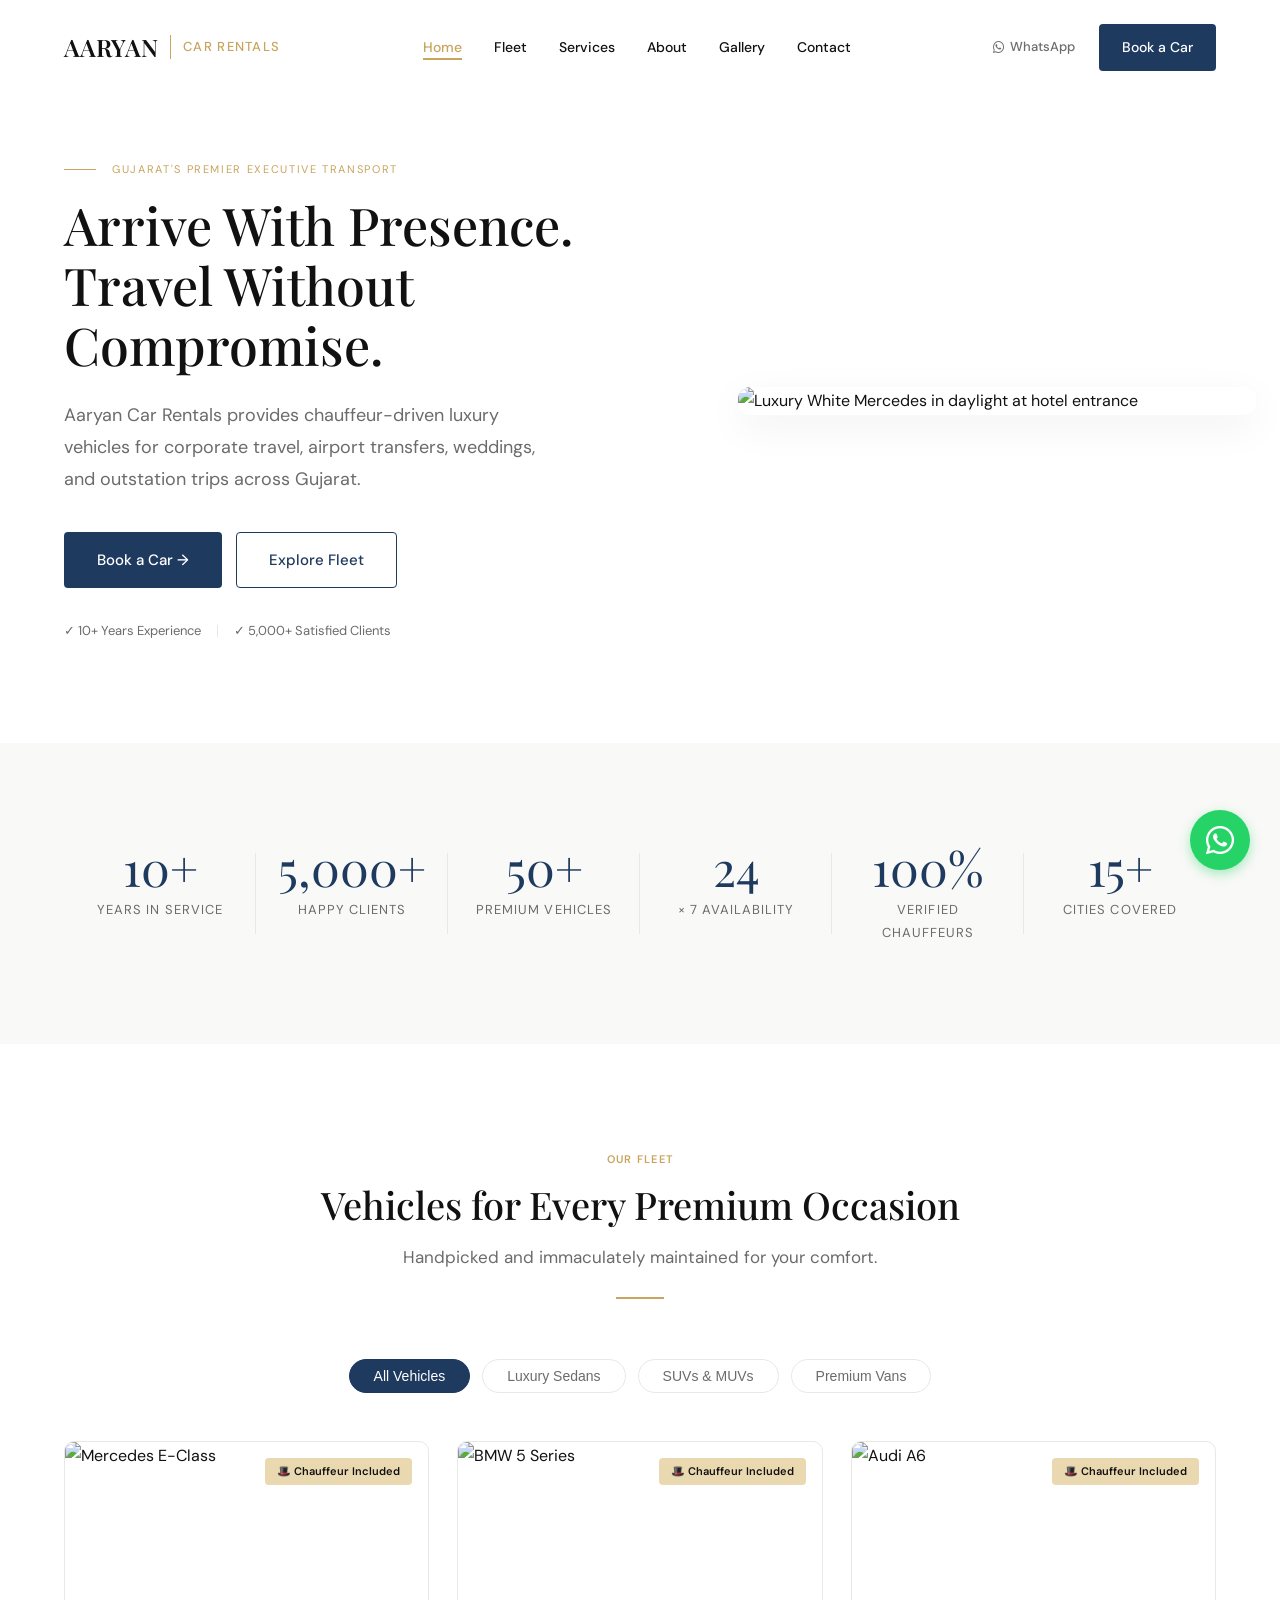
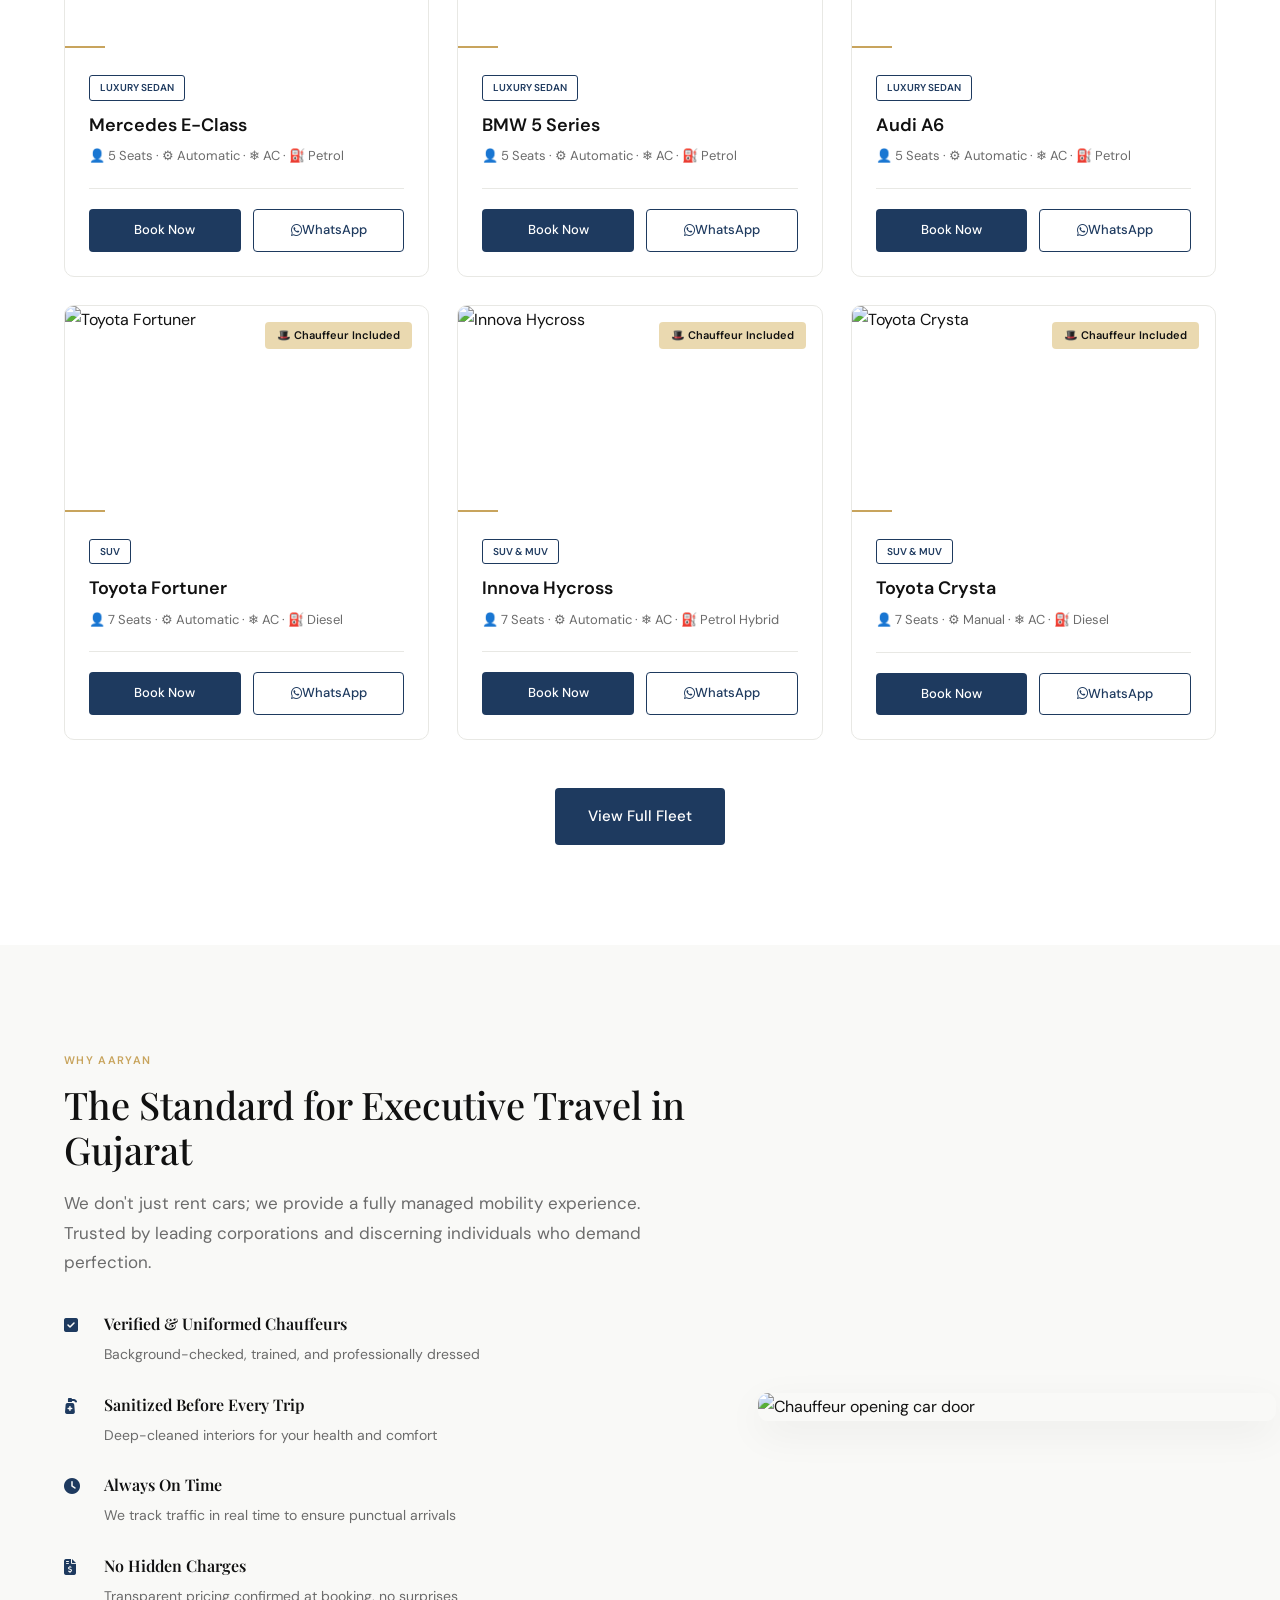
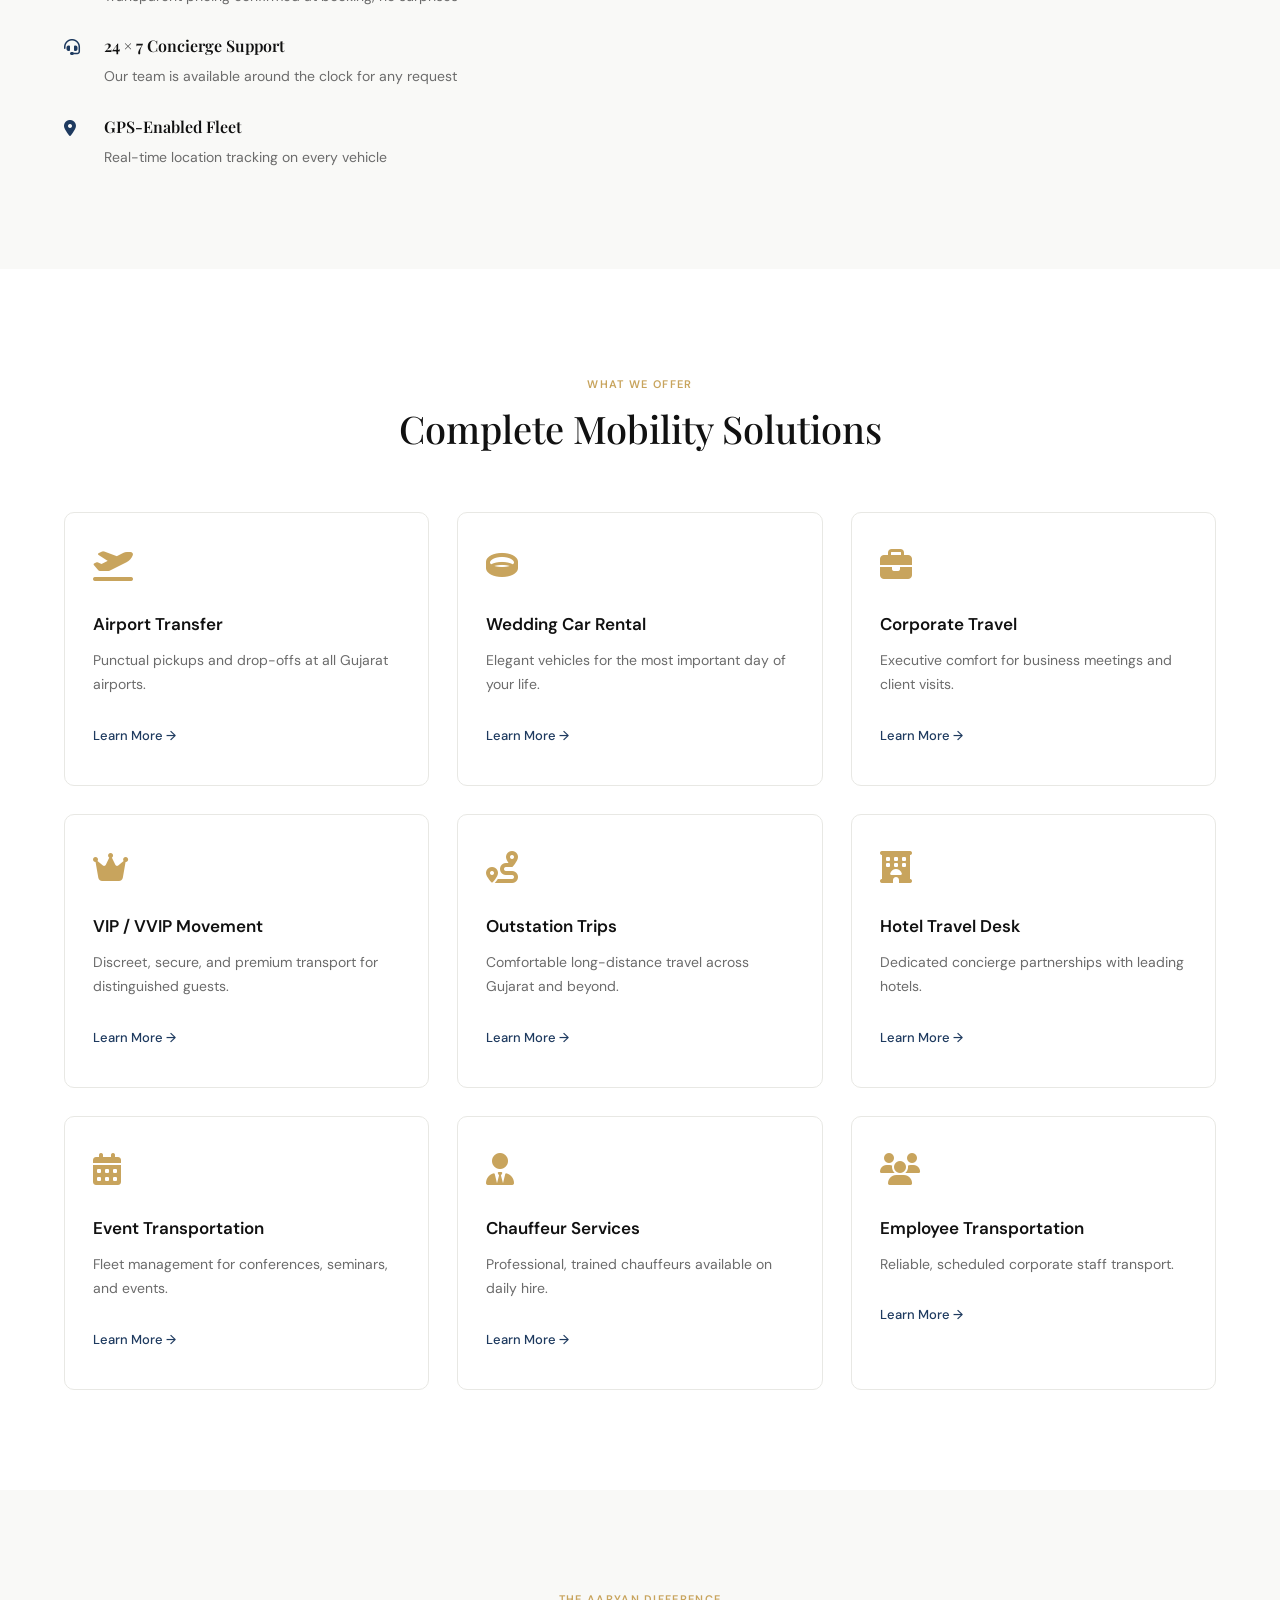
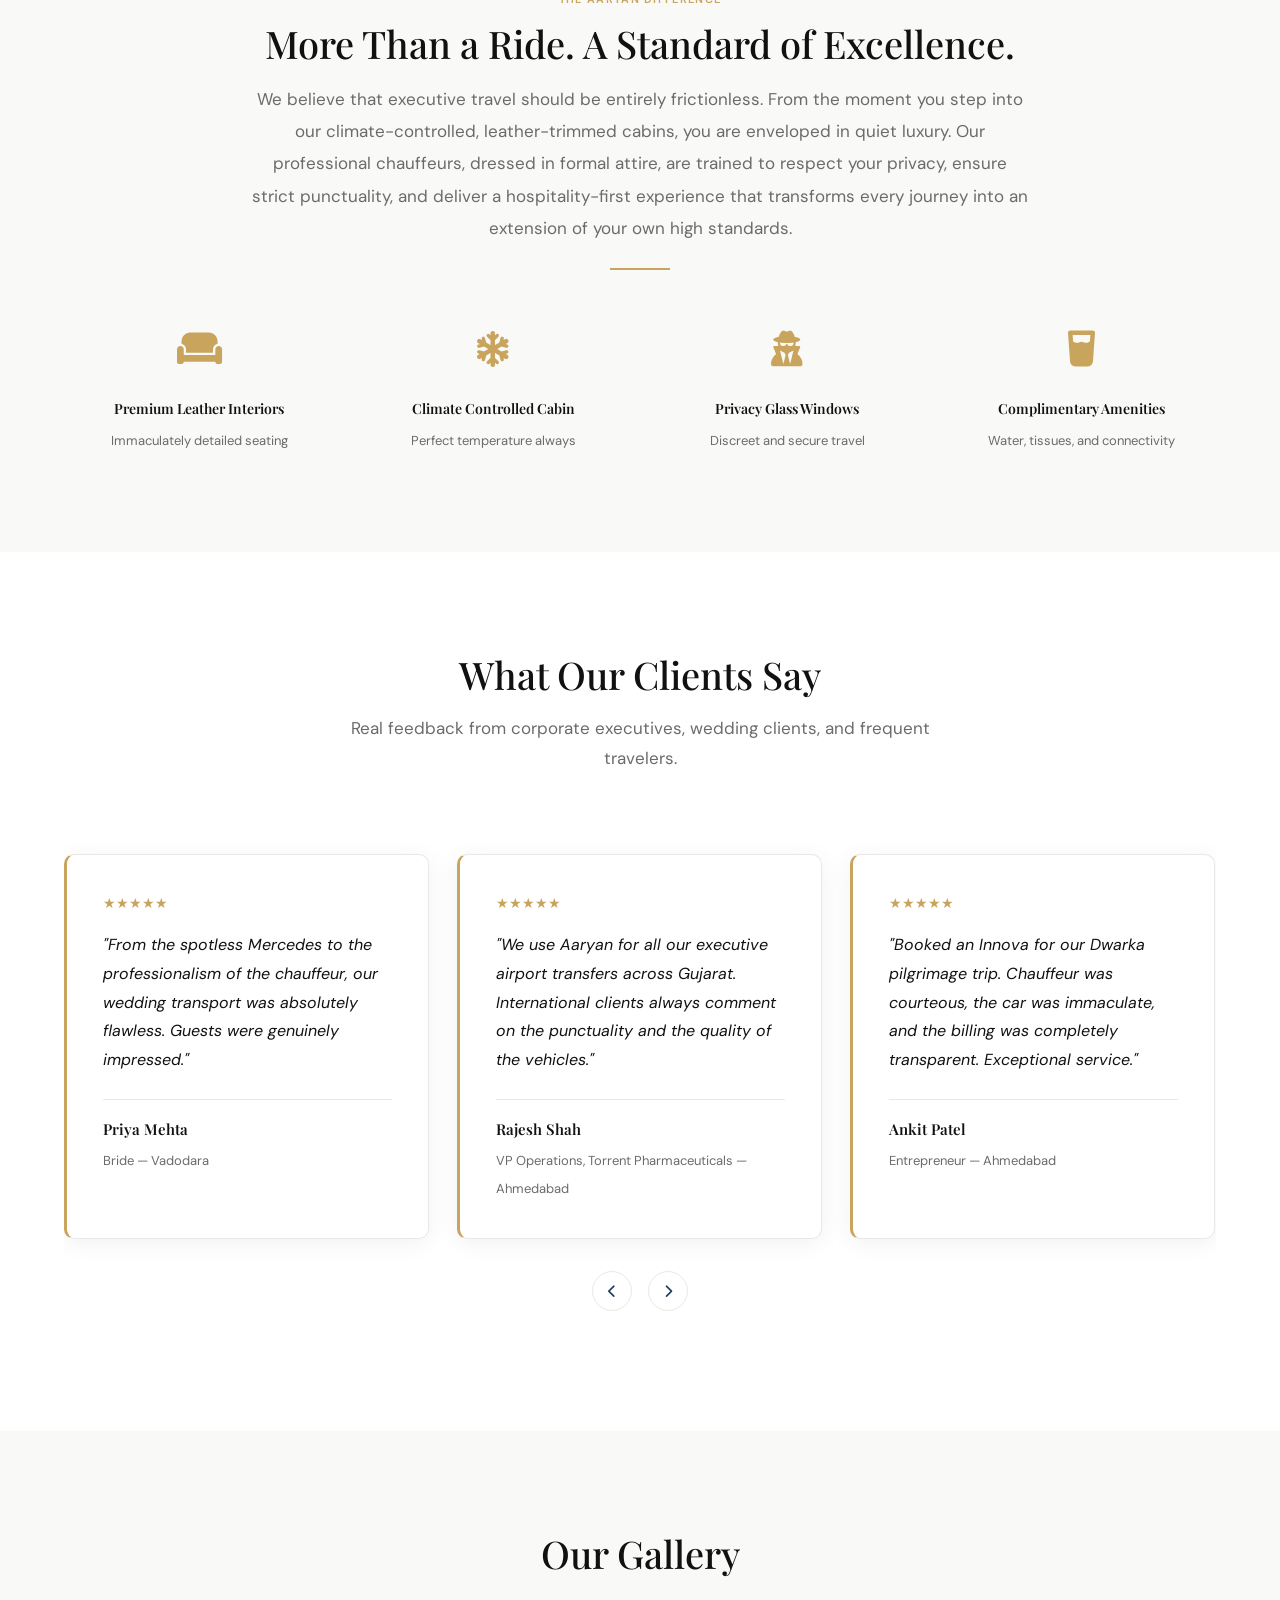
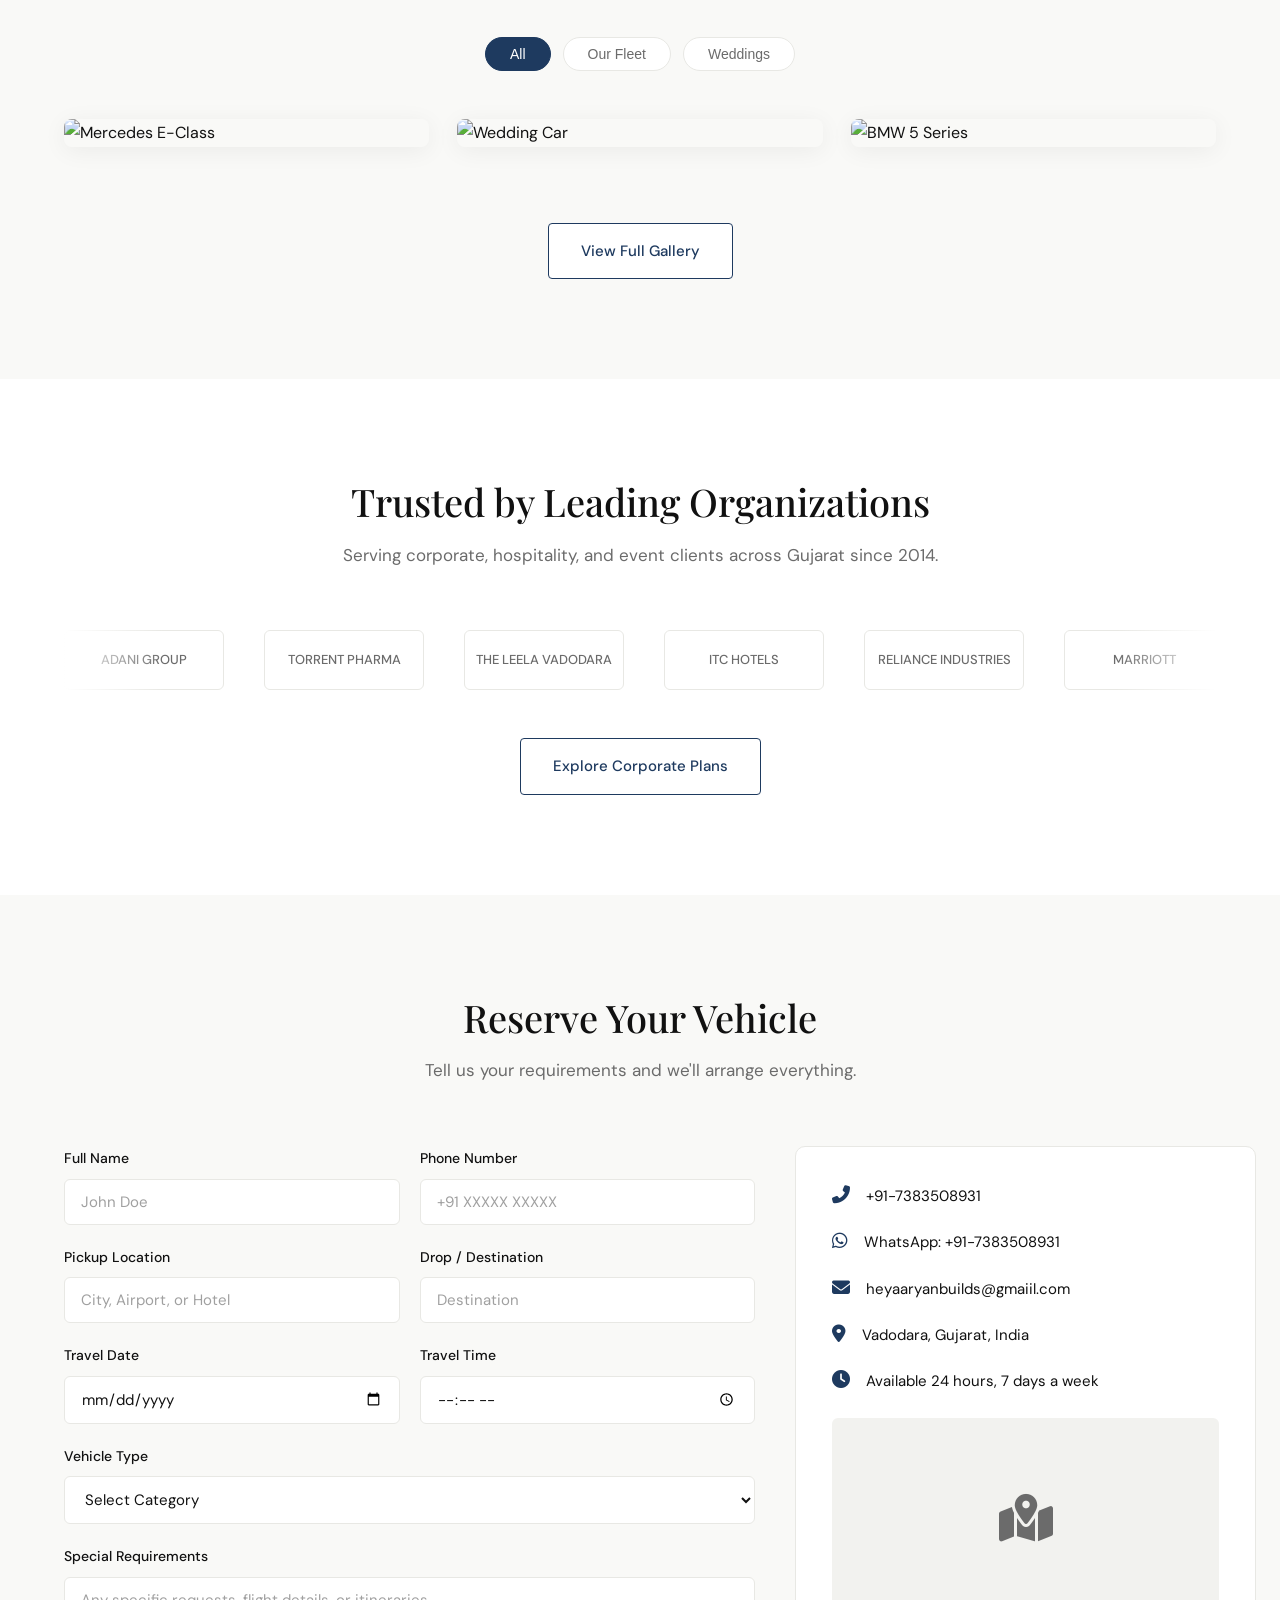
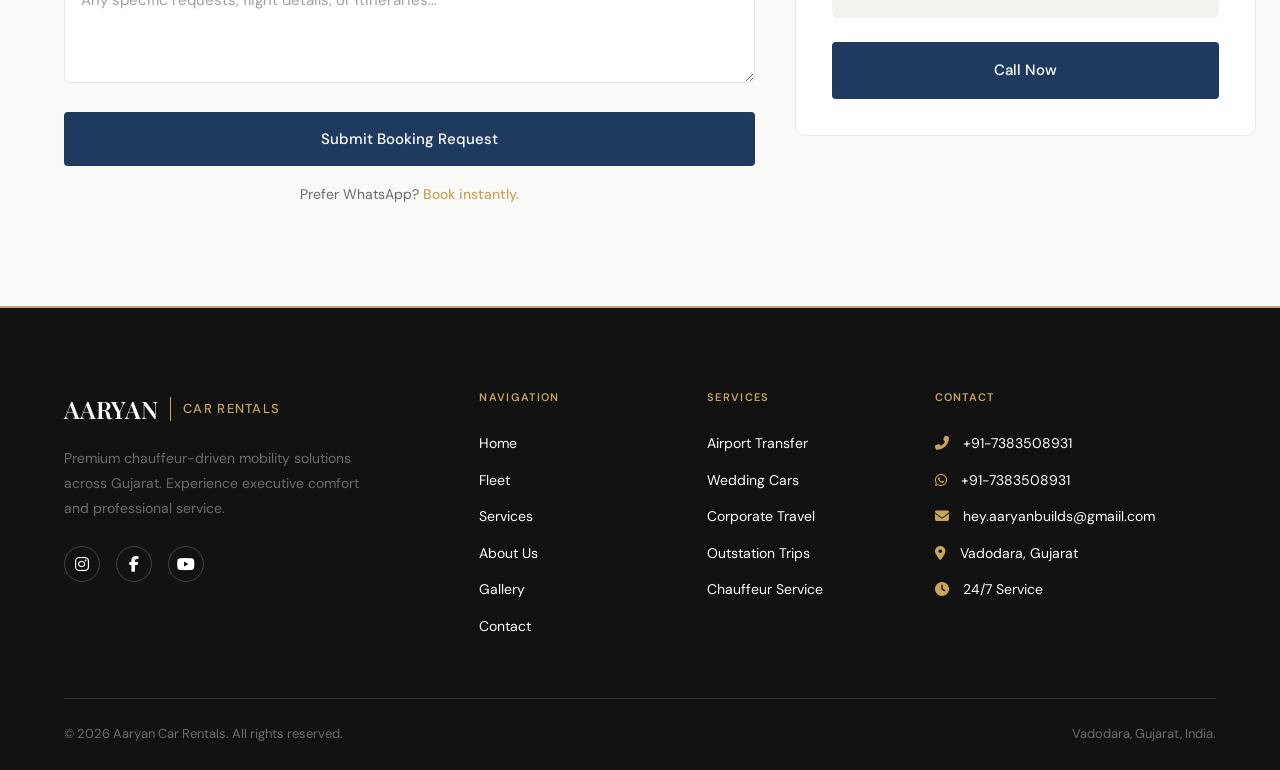
==== commit 89ee5391: "changes mail" ====
--- a/index.html
+++ b/index.html
@@ -1,813 +1,862 @@
 <!DOCTYPE html>
 <html lang="en">
-<head>
-  <meta charset="UTF-8">
-  <meta name="viewport" content="width=device-width, initial-scale=1.0">
-  <title>Aaryan Car Rentals | Premium Chauffeur-Driven Car Rental in Gujarat</title>
-  <meta name="description" content="Book premium chauffeur-driven cars, SUVs, and vans in Gujarat. Airport transfers, wedding cars, corporate travel, and outstation trips. Call for instant booking.">
-  
-  <link rel="stylesheet" href="https://cdnjs.cloudflare.com/ajax/libs/font-awesome/6.4.0/css/all.min.css">
-  <link rel="stylesheet" href="assets/css/styles.css">
-</head>
-<body>
-
-  <!-- Navbar -->
-  <nav class="navbar">
-    <div class="container nav-container">
-      <a href="index.html" class="nav-brand">
-        <span class="logo-text">AARYAN</span>
-        <div class="logo-separator"></div>
-        <span class="logo-sub">Car Rentals</span>
-      </a>
-      
-      <button class="mobile-menu-btn">
-        <i class="fas fa-bars"></i>
-      </button>
-
-      <ul class="nav-links">
-        <li><a href="index.html" class="nav-link active">Home</a></li>
-        <li><a href="pages/fleet.html" class="nav-link">Fleet</a></li>
-        <li><a href="pages/services.html" class="nav-link">Services</a></li>
-        <li><a href="pages/about.html" class="nav-link">About</a></li>
-        <li><a href="pages/gallery.html" class="nav-link">Gallery</a></li>
-        <li><a href="pages/contact.html" class="nav-link">Contact</a></li>
-      </ul>
-
-      <div class="nav-actions">
+
+  <head>
+    <meta charset="UTF-8">
+    <meta name="viewport" content="width=device-width, initial-scale=1.0">
+    <title>Aaryan Car Rentals | Premium Chauffeur-Driven Car Rental in Gujarat</title>
+    <meta name="description"
+      content="Book premium chauffeur-driven cars, SUVs, and vans in Gujarat. Airport transfers, wedding cars, corporate travel, and outstation trips. Call for instant booking.">
+
+    <link rel="stylesheet" href="https://cdnjs.cloudflare.com/ajax/libs/font-awesome/6.4.0/css/all.min.css">
+    <link rel="stylesheet" href="assets/css/styles.css">
+  </head>
+
+  <body>
+
+    <!-- Navbar -->
+    <nav class="navbar">
+      <div class="container nav-container">
+        <a href="index.html" class="nav-brand">
+          <span class="logo-text">AARYAN</span>
+          <div class="logo-separator"></div>
+          <span class="logo-sub">Car Rentals</span>
+        </a>
+
+        <button class="mobile-menu-btn">
+          <i class="fas fa-bars"></i>
+        </button>
+
+        <ul class="nav-links">
+          <li><a href="index.html" class="nav-link active">Home</a></li>
+          <li><a href="pages/fleet.html" class="nav-link">Fleet</a></li>
+          <li><a href="pages/services.html" class="nav-link">Services</a></li>
+          <li><a href="pages/about.html" class="nav-link">About</a></li>
+          <li><a href="pages/gallery.html" class="nav-link">Gallery</a></li>
+          <li><a href="pages/contact.html" class="nav-link">Contact</a></li>
+        </ul>
+
+        <div class="nav-actions">
+          <a href="https://wa.me/917383508931" class="whatsapp-link" target="_blank">
+            <i class="fab fa-whatsapp"></i> WhatsApp
+          </a>
+          <a href="pages/contact.html" class="btn btn-primary nav-book-btn">Book a Car</a>
+        </div>
+      </div>
+    </nav>
+
+    <!-- Mobile Menu -->
+    <div class="mobile-menu-overlay">
+      <div class="mobile-nav-links">
+        <a href="index.html" class="mobile-nav-link">Home</a>
+        <a href="pages/fleet.html" class="mobile-nav-link">Fleet</a>
+        <a href="pages/services.html" class="mobile-nav-link">Services</a>
+        <a href="pages/about.html" class="mobile-nav-link">About</a>
+        <a href="pages/gallery.html" class="mobile-nav-link">Gallery</a>
+        <a href="pages/contact.html" class="mobile-nav-link">Contact</a>
+      </div>
+      <div class="mobile-nav-actions">
+        <a href="pages/contact.html" class="btn btn-primary">Book a Car</a>
         <a href="https://wa.me/917383508931" class="whatsapp-link" target="_blank">
           <i class="fab fa-whatsapp"></i> WhatsApp
         </a>
-        <a href="pages/contact.html" class="btn btn-primary nav-book-btn">Book a Car</a>
       </div>
     </div>
-  </nav>
-
-  <!-- Mobile Menu -->
-  <div class="mobile-menu-overlay">
-    <div class="mobile-nav-links">
-      <a href="index.html" class="mobile-nav-link">Home</a>
-      <a href="pages/fleet.html" class="mobile-nav-link">Fleet</a>
-      <a href="pages/services.html" class="mobile-nav-link">Services</a>
-      <a href="pages/about.html" class="mobile-nav-link">About</a>
-      <a href="pages/gallery.html" class="mobile-nav-link">Gallery</a>
-      <a href="pages/contact.html" class="mobile-nav-link">Contact</a>
-    </div>
-    <div class="mobile-nav-actions">
-      <a href="pages/contact.html" class="btn btn-primary">Book a Car</a>
-      <a href="https://wa.me/917383508931" class="whatsapp-link" target="_blank">
-        <i class="fab fa-whatsapp"></i> WhatsApp
-      </a>
-    </div>
-  </div>
-
-  <!-- Hero Section -->
-  <section class="hero">
-    <div class="container">
-      <div class="hero-grid">
-        <div class="hero-content">
-          <div class="label-accent animate-on-scroll">Gujarat's Premier Executive Transport</div>
-          <h1 class="hero-title animate-on-scroll delay-1">Arrive With Presence. Travel Without Compromise.</h1>
-          <p class="hero-desc animate-on-scroll delay-2">
-            Aaryan Car Rentals provides chauffeur-driven luxury vehicles for corporate travel, airport transfers, weddings, and outstation trips across Gujarat.
+
+    <!-- Hero Section -->
+    <section class="hero">
+      <div class="container">
+        <div class="hero-grid">
+          <div class="hero-content">
+            <div class="label-accent animate-on-scroll">Gujarat's Premier Executive Transport</div>
+            <h1 class="hero-title animate-on-scroll delay-1">Arrive With Presence. Travel Without Compromise.</h1>
+            <p class="hero-desc animate-on-scroll delay-2">
+              Aaryan Car Rentals provides chauffeur-driven luxury vehicles for corporate travel, airport transfers,
+              weddings, and outstation trips across Gujarat.
+            </p>
+            <div class="hero-actions animate-on-scroll delay-3">
+              <a href="pages/contact.html" class="btn btn-primary">Book a Car &rarr;</a>
+              <a href="pages/fleet.html" class="btn btn-outline">Explore Fleet</a>
+            </div>
+            <div class="hero-trust animate-on-scroll delay-4">
+              <span>✓ 10+ Years Experience</span>
+              <div class="hero-trust-separator"></div>
+              <span>✓ 5,000+ Satisfied Clients</span>
+            </div>
+          </div>
+          <div class="hero-image-wrapper animate-on-scroll delay-2">
+            <img src="https://images.unsplash.com/photo-1618843479313-40f8afb4b4d8?auto=format&fit=crop&q=80&w=1200"
+              alt="Luxury White Mercedes in daylight at hotel entrance">
+          </div>
+        </div>
+      </div>
+    </section>
+
+    <!-- Trust Stats -->
+    <section class="section section-soft">
+      <div class="container">
+        <div class="stats-grid">
+          <div class="stat-item animate-on-scroll">
+            <div class="stat-number">10+</div>
+            <div class="stat-label">Years in Service</div>
+          </div>
+          <div class="stat-item animate-on-scroll delay-1">
+            <div class="stat-number">5,000+</div>
+            <div class="stat-label">Happy Clients</div>
+          </div>
+          <div class="stat-item animate-on-scroll delay-2">
+            <div class="stat-number">50+</div>
+            <div class="stat-label">Premium Vehicles</div>
+          </div>
+          <div class="stat-item animate-on-scroll delay-3">
+            <div class="stat-number">24</div>
+            <div class="stat-label">× 7 Availability</div>
+          </div>
+          <div class="stat-item animate-on-scroll delay-4">
+            <div class="stat-number">100%</div>
+            <div class="stat-label">Verified Chauffeurs</div>
+          </div>
+          <div class="stat-item animate-on-scroll delay-4">
+            <div class="stat-number">15+</div>
+            <div class="stat-label">Cities Covered</div>
+          </div>
+        </div>
+      </div>
+    </section>
+
+    <!-- Fleet Showcase -->
+    <section class="section">
+      <div class="container">
+        <div class="section-header text-center">
+          <span class="label-small animate-on-scroll">OUR FLEET</span>
+          <h2 class="animate-on-scroll delay-1">Vehicles for Every Premium Occasion</h2>
+          <p class="section-subtitle animate-on-scroll delay-2">Handpicked and immaculately maintained for your comfort.
           </p>
-          <div class="hero-actions animate-on-scroll delay-3">
-            <a href="pages/contact.html" class="btn btn-primary">Book a Car &rarr;</a>
-            <a href="pages/fleet.html" class="btn btn-outline">Explore Fleet</a>
-          </div>
-          <div class="hero-trust animate-on-scroll delay-4">
-            <span>✓ 10+ Years Experience</span>
-            <div class="hero-trust-separator"></div>
-            <span>✓ 5,000+ Satisfied Clients</span>
-          </div>
-        </div>
-        <div class="hero-image-wrapper animate-on-scroll delay-2">
-          <img src="https://images.unsplash.com/photo-1618843479313-40f8afb4b4d8?auto=format&fit=crop&q=80&w=1200" alt="Luxury White Mercedes in daylight at hotel entrance">
-        </div>
-      </div>
-    </div>
-  </section>
-
-  <!-- Trust Stats -->
-  <section class="section section-soft">
-    <div class="container">
-      <div class="stats-grid">
-        <div class="stat-item animate-on-scroll">
-          <div class="stat-number">10+</div>
-          <div class="stat-label">Years in Service</div>
-        </div>
-        <div class="stat-item animate-on-scroll delay-1">
-          <div class="stat-number">5,000+</div>
-          <div class="stat-label">Happy Clients</div>
-        </div>
-        <div class="stat-item animate-on-scroll delay-2">
-          <div class="stat-number">50+</div>
-          <div class="stat-label">Premium Vehicles</div>
-        </div>
-        <div class="stat-item animate-on-scroll delay-3">
-          <div class="stat-number">24</div>
-          <div class="stat-label">× 7 Availability</div>
-        </div>
-        <div class="stat-item animate-on-scroll delay-4">
-          <div class="stat-number">100%</div>
-          <div class="stat-label">Verified Chauffeurs</div>
-        </div>
-        <div class="stat-item animate-on-scroll delay-4">
-          <div class="stat-number">15+</div>
-          <div class="stat-label">Cities Covered</div>
-        </div>
-      </div>
-    </div>
-  </section>
-
-  <!-- Fleet Showcase -->
-  <section class="section">
-    <div class="container">
-      <div class="section-header text-center">
-        <span class="label-small animate-on-scroll">OUR FLEET</span>
-        <h2 class="animate-on-scroll delay-1">Vehicles for Every Premium Occasion</h2>
-        <p class="section-subtitle animate-on-scroll delay-2">Handpicked and immaculately maintained for your comfort.</p>
-        <div class="gold-line-center animate-on-scroll delay-3"></div>
-      </div>
-
-      <div class="filter-tabs animate-on-scroll delay-1">
-        <button class="filter-tab active" data-filter="all">All Vehicles</button>
-        <button class="filter-tab" data-filter="sedan">Luxury Sedans</button>
-        <button class="filter-tab" data-filter="suv">SUVs & MUVs</button>
-        <button class="filter-tab" data-filter="van">Premium Vans</button>
-      </div>
-
-      <div class="grid-3">
-        <!-- Mercedes E-Class -->
-        <div class="car-card animate-on-scroll" data-category="sedan all">
-          <div class="car-img-wrapper">
-            <img src="https://images.unsplash.com/photo-1618843479313-40f8afb4b4d8?auto=format&fit=crop&q=80&w=800" alt="Mercedes E-Class">
-            <div class="chauffeur-badge">🎩 Chauffeur Included</div>
-          </div>
-          <div class="car-card-accent-line"></div>
-          <div class="car-content">
-            <div class="car-category-badge">LUXURY SEDAN</div>
-            <h3 class="car-name">Mercedes E-Class</h3>
-            <div class="car-specs">👤 5 Seats · ⚙ Automatic · ❄ AC · ⛽ Petrol</div>
-            <div class="car-card-divider"></div>
-            <div class="car-actions">
-              <a href="pages/contact.html" class="btn btn-primary btn-sm">Book Now</a>
-              <a href="https://wa.me/917383508931" class="btn btn-outline btn-sm"><i class="fab fa-whatsapp"></i> WhatsApp</a>
-            </div>
-          </div>
-        </div>
-
-        <!-- BMW 5 Series -->
-        <div class="car-card animate-on-scroll delay-1" data-category="sedan all">
-          <div class="car-img-wrapper">
-            <img src="https://images.unsplash.com/photo-1555215695-3004980ad54e?auto=format&fit=crop&q=80&w=800" alt="BMW 5 Series">
-            <div class="chauffeur-badge">🎩 Chauffeur Included</div>
-          </div>
-          <div class="car-card-accent-line"></div>
-          <div class="car-content">
-            <div class="car-category-badge">LUXURY SEDAN</div>
-            <h3 class="car-name">BMW 5 Series</h3>
-            <div class="car-specs">👤 5 Seats · ⚙ Automatic · ❄ AC · ⛽ Petrol</div>
-            <div class="car-card-divider"></div>
-            <div class="car-actions">
-              <a href="pages/contact.html" class="btn btn-primary btn-sm">Book Now</a>
-              <a href="https://wa.me/917383508931" class="btn btn-outline btn-sm"><i class="fab fa-whatsapp"></i> WhatsApp</a>
-            </div>
-          </div>
-        </div>
-
-        <!-- Audi A6 -->
-        <div class="car-card animate-on-scroll delay-2" data-category="sedan all">
-          <div class="car-img-wrapper">
-            <img src="https://images.unsplash.com/photo-1603505503460-705a3cd4314c?auto=format&fit=crop&q=80&w=800" alt="Audi A6">
-            <div class="chauffeur-badge">🎩 Chauffeur Included</div>
-          </div>
-          <div class="car-card-accent-line"></div>
-          <div class="car-content">
-            <div class="car-category-badge">LUXURY SEDAN</div>
-            <h3 class="car-name">Audi A6</h3>
-            <div class="car-specs">👤 5 Seats · ⚙ Automatic · ❄ AC · ⛽ Petrol</div>
-            <div class="car-card-divider"></div>
-            <div class="car-actions">
-              <a href="pages/contact.html" class="btn btn-primary btn-sm">Book Now</a>
-              <a href="https://wa.me/917383508931" class="btn btn-outline btn-sm"><i class="fab fa-whatsapp"></i> WhatsApp</a>
-            </div>
-          </div>
-        </div>
-
-        <!-- Toyota Fortuner -->
-        <div class="car-card animate-on-scroll" data-category="suv all">
-          <div class="car-img-wrapper">
-            <img src="https://images.unsplash.com/photo-1629853925769-93e17db17c80?auto=format&fit=crop&q=80&w=800" alt="Toyota Fortuner">
-            <div class="chauffeur-badge">🎩 Chauffeur Included</div>
-          </div>
-          <div class="car-card-accent-line"></div>
-          <div class="car-content">
-            <div class="car-category-badge">SUV</div>
-            <h3 class="car-name">Toyota Fortuner</h3>
-            <div class="car-specs">👤 7 Seats · ⚙ Automatic · ❄ AC · ⛽ Diesel</div>
-            <div class="car-card-divider"></div>
-            <div class="car-actions">
-              <a href="pages/contact.html" class="btn btn-primary btn-sm">Book Now</a>
-              <a href="https://wa.me/917383508931" class="btn btn-outline btn-sm"><i class="fab fa-whatsapp"></i> WhatsApp</a>
-            </div>
-          </div>
-        </div>
-
-        <!-- Innova Hycross -->
-        <div class="car-card animate-on-scroll delay-1" data-category="suv all">
-          <div class="car-img-wrapper">
-            <img src="https://images.unsplash.com/photo-1533473359331-0135ef1b58bf?auto=format&fit=crop&q=80&w=800" alt="Innova Hycross">
-            <div class="chauffeur-badge">🎩 Chauffeur Included</div>
-          </div>
-          <div class="car-card-accent-line"></div>
-          <div class="car-content">
-            <div class="car-category-badge">SUV & MUV</div>
-            <h3 class="car-name">Innova Hycross</h3>
-            <div class="car-specs">👤 7 Seats · ⚙ Automatic · ❄ AC · ⛽ Petrol Hybrid</div>
-            <div class="car-card-divider"></div>
-            <div class="car-actions">
-              <a href="pages/contact.html" class="btn btn-primary btn-sm">Book Now</a>
-              <a href="https://wa.me/917383508931" class="btn btn-outline btn-sm"><i class="fab fa-whatsapp"></i> WhatsApp</a>
-            </div>
-          </div>
-        </div>
-        
-        <!-- Toyota Crysta -->
-        <div class="car-card animate-on-scroll delay-2" data-category="suv all">
-          <div class="car-img-wrapper">
-            <img src="https://images.unsplash.com/photo-1519641471654-76ce0107ad1b?auto=format&fit=crop&q=80&w=800" alt="Toyota Crysta">
-            <div class="chauffeur-badge">🎩 Chauffeur Included</div>
-          </div>
-          <div class="car-card-accent-line"></div>
-          <div class="car-content">
-            <div class="car-category-badge">SUV & MUV</div>
-            <h3 class="car-name">Toyota Crysta</h3>
-            <div class="car-specs">👤 7 Seats · ⚙ Manual · ❄ AC · ⛽ Diesel</div>
-            <div class="car-card-divider"></div>
-            <div class="car-actions">
-              <a href="pages/contact.html" class="btn btn-primary btn-sm">Book Now</a>
-              <a href="https://wa.me/917383508931" class="btn btn-outline btn-sm"><i class="fab fa-whatsapp"></i> WhatsApp</a>
-            </div>
-          </div>
-        </div>
-
-        <!-- Mahindra Scorpio N -->
-        <div class="car-card animate-on-scroll" data-category="suv all" style="display: none;">
-          <div class="car-img-wrapper">
-            <img src="https://images.unsplash.com/photo-1620986561118-24cc5da83f3e?auto=format&fit=crop&q=80&w=800" alt="Mahindra Scorpio N">
-            <div class="chauffeur-badge">🎩 Chauffeur Included</div>
-          </div>
-          <div class="car-card-accent-line"></div>
-          <div class="car-content">
-            <div class="car-category-badge">SUV</div>
-            <h3 class="car-name">Mahindra Scorpio N</h3>
-            <div class="car-specs">👤 7 Seats · ⚙ Automatic · ❄ AC · ⛽ Diesel</div>
-            <div class="car-card-divider"></div>
-            <div class="car-actions">
-              <a href="pages/contact.html" class="btn btn-primary btn-sm">Book Now</a>
-              <a href="https://wa.me/917383508931" class="btn btn-outline btn-sm"><i class="fab fa-whatsapp"></i> WhatsApp</a>
-            </div>
-          </div>
-        </div>
-
-        <!-- Force Urbania -->
-        <div class="car-card animate-on-scroll delay-1" data-category="van all" style="display: none;">
-          <div class="car-img-wrapper">
-            <img src="https://images.unsplash.com/photo-1559981421-27ce3e7c84bf?auto=format&fit=crop&q=80&w=800" alt="Force Urbania">
-            <div class="chauffeur-badge">🎩 Chauffeur Included</div>
-          </div>
-          <div class="car-card-accent-line"></div>
-          <div class="car-content">
-            <div class="car-category-badge">PREMIUM VAN</div>
-            <h3 class="car-name">Force Urbania</h3>
-            <div class="car-specs">👤 17 Seats · ⚙ Manual · ❄ AC · ⛽ Diesel</div>
-            <div class="car-card-divider"></div>
-            <div class="car-actions">
-              <a href="pages/contact.html" class="btn btn-primary btn-sm">Book Now</a>
-              <a href="https://wa.me/917383508931" class="btn btn-outline btn-sm"><i class="fab fa-whatsapp"></i> WhatsApp</a>
-            </div>
-          </div>
-        </div>
-
-        <!-- Kia Carnival -->
-        <div class="car-card animate-on-scroll delay-2" data-category="van all" style="display: none;">
-          <div class="car-img-wrapper">
-            <img src="https://images.unsplash.com/photo-1541899481282-d53bffe3c35d?auto=format&fit=crop&q=80&w=800" alt="Kia Carnival">
-            <div class="chauffeur-badge">🎩 Chauffeur Included</div>
-          </div>
-          <div class="car-card-accent-line"></div>
-          <div class="car-content">
-            <div class="car-category-badge">PREMIUM VAN</div>
-            <h3 class="car-name">Kia Carnival</h3>
-            <div class="car-specs">👤 8 Seats · ⚙ Automatic · ❄ AC · ⛽ Diesel</div>
-            <div class="car-card-divider"></div>
-            <div class="car-actions">
-              <a href="pages/contact.html" class="btn btn-primary btn-sm">Book Now</a>
-              <a href="https://wa.me/917383508931" class="btn btn-outline btn-sm"><i class="fab fa-whatsapp"></i> WhatsApp</a>
-            </div>
-          </div>
-        </div>
-
-      </div>
-      
-      <div class="text-center" style="margin-top: 48px;">
-        <a href="pages/fleet.html" class="btn btn-primary">View Full Fleet</a>
-      </div>
-    </div>
-  </section>
-
-  <!-- Why Choose Us -->
-  <section class="section section-soft">
-    <div class="container">
-      <div class="split-grid">
-        <div class="animate-on-scroll">
-          <span class="label-small">WHY AARYAN</span>
-          <h2>The Standard for Executive Travel in Gujarat</h2>
-          <p class="section-subtitle" style="margin: 0; margin-bottom: 32px;">
-            We don't just rent cars; we provide a fully managed mobility experience. Trusted by leading corporations and discerning individuals who demand perfection.
+          <div class="gold-line-center animate-on-scroll delay-3"></div>
+        </div>
+
+        <div class="filter-tabs animate-on-scroll delay-1">
+          <button class="filter-tab active" data-filter="all">All Vehicles</button>
+          <button class="filter-tab" data-filter="sedan">Luxury Sedans</button>
+          <button class="filter-tab" data-filter="suv">SUVs & MUVs</button>
+          <button class="filter-tab" data-filter="van">Premium Vans</button>
+        </div>
+
+        <div class="grid-3">
+          <!-- Mercedes E-Class -->
+          <div class="car-card animate-on-scroll" data-category="sedan all">
+            <div class="car-img-wrapper">
+              <img src="https://images.unsplash.com/photo-1618843479313-40f8afb4b4d8?auto=format&fit=crop&q=80&w=800"
+                alt="Mercedes E-Class">
+              <div class="chauffeur-badge">🎩 Chauffeur Included</div>
+            </div>
+            <div class="car-card-accent-line"></div>
+            <div class="car-content">
+              <div class="car-category-badge">LUXURY SEDAN</div>
+              <h3 class="car-name">Mercedes E-Class</h3>
+              <div class="car-specs">👤 5 Seats · ⚙ Automatic · ❄ AC · ⛽ Petrol</div>
+              <div class="car-card-divider"></div>
+              <div class="car-actions">
+                <a href="pages/contact.html" class="btn btn-primary btn-sm">Book Now</a>
+                <a href="https://wa.me/917383508931" class="btn btn-outline btn-sm"><i class="fab fa-whatsapp"></i>
+                  WhatsApp</a>
+              </div>
+            </div>
+          </div>
+
+          <!-- BMW 5 Series -->
+          <div class="car-card animate-on-scroll delay-1" data-category="sedan all">
+            <div class="car-img-wrapper">
+              <img src="https://images.unsplash.com/photo-1555215695-3004980ad54e?auto=format&fit=crop&q=80&w=800"
+                alt="BMW 5 Series">
+              <div class="chauffeur-badge">🎩 Chauffeur Included</div>
+            </div>
+            <div class="car-card-accent-line"></div>
+            <div class="car-content">
+              <div class="car-category-badge">LUXURY SEDAN</div>
+              <h3 class="car-name">BMW 5 Series</h3>
+              <div class="car-specs">👤 5 Seats · ⚙ Automatic · ❄ AC · ⛽ Petrol</div>
+              <div class="car-card-divider"></div>
+              <div class="car-actions">
+                <a href="pages/contact.html" class="btn btn-primary btn-sm">Book Now</a>
+                <a href="https://wa.me/917383508931" class="btn btn-outline btn-sm"><i class="fab fa-whatsapp"></i>
+                  WhatsApp</a>
+              </div>
+            </div>
+          </div>
+
+          <!-- Audi A6 -->
+          <div class="car-card animate-on-scroll delay-2" data-category="sedan all">
+            <div class="car-img-wrapper">
+              <img src="https://images.unsplash.com/photo-1603505503460-705a3cd4314c?auto=format&fit=crop&q=80&w=800"
+                alt="Audi A6">
+              <div class="chauffeur-badge">🎩 Chauffeur Included</div>
+            </div>
+            <div class="car-card-accent-line"></div>
+            <div class="car-content">
+              <div class="car-category-badge">LUXURY SEDAN</div>
+              <h3 class="car-name">Audi A6</h3>
+              <div class="car-specs">👤 5 Seats · ⚙ Automatic · ❄ AC · ⛽ Petrol</div>
+              <div class="car-card-divider"></div>
+              <div class="car-actions">
+                <a href="pages/contact.html" class="btn btn-primary btn-sm">Book Now</a>
+                <a href="https://wa.me/917383508931" class="btn btn-outline btn-sm"><i class="fab fa-whatsapp"></i>
+                  WhatsApp</a>
+              </div>
+            </div>
+          </div>
+
+          <!-- Toyota Fortuner -->
+          <div class="car-card animate-on-scroll" data-category="suv all">
+            <div class="car-img-wrapper">
+              <img src="https://images.unsplash.com/photo-1629853925769-93e17db17c80?auto=format&fit=crop&q=80&w=800"
+                alt="Toyota Fortuner">
+              <div class="chauffeur-badge">🎩 Chauffeur Included</div>
+            </div>
+            <div class="car-card-accent-line"></div>
+            <div class="car-content">
+              <div class="car-category-badge">SUV</div>
+              <h3 class="car-name">Toyota Fortuner</h3>
+              <div class="car-specs">👤 7 Seats · ⚙ Automatic · ❄ AC · ⛽ Diesel</div>
+              <div class="car-card-divider"></div>
+              <div class="car-actions">
+                <a href="pages/contact.html" class="btn btn-primary btn-sm">Book Now</a>
+                <a href="https://wa.me/917383508931" class="btn btn-outline btn-sm"><i class="fab fa-whatsapp"></i>
+                  WhatsApp</a>
+              </div>
+            </div>
+          </div>
+
+          <!-- Innova Hycross -->
+          <div class="car-card animate-on-scroll delay-1" data-category="suv all">
+            <div class="car-img-wrapper">
+              <img src="https://images.unsplash.com/photo-1533473359331-0135ef1b58bf?auto=format&fit=crop&q=80&w=800"
+                alt="Innova Hycross">
+              <div class="chauffeur-badge">🎩 Chauffeur Included</div>
+            </div>
+            <div class="car-card-accent-line"></div>
+            <div class="car-content">
+              <div class="car-category-badge">SUV & MUV</div>
+              <h3 class="car-name">Innova Hycross</h3>
+              <div class="car-specs">👤 7 Seats · ⚙ Automatic · ❄ AC · ⛽ Petrol Hybrid</div>
+              <div class="car-card-divider"></div>
+              <div class="car-actions">
+                <a href="pages/contact.html" class="btn btn-primary btn-sm">Book Now</a>
+                <a href="https://wa.me/917383508931" class="btn btn-outline btn-sm"><i class="fab fa-whatsapp"></i>
+                  WhatsApp</a>
+              </div>
+            </div>
+          </div>
+
+          <!-- Toyota Crysta -->
+          <div class="car-card animate-on-scroll delay-2" data-category="suv all">
+            <div class="car-img-wrapper">
+              <img src="https://images.unsplash.com/photo-1519641471654-76ce0107ad1b?auto=format&fit=crop&q=80&w=800"
+                alt="Toyota Crysta">
+              <div class="chauffeur-badge">🎩 Chauffeur Included</div>
+            </div>
+            <div class="car-card-accent-line"></div>
+            <div class="car-content">
+              <div class="car-category-badge">SUV & MUV</div>
+              <h3 class="car-name">Toyota Crysta</h3>
+              <div class="car-specs">👤 7 Seats · ⚙ Manual · ❄ AC · ⛽ Diesel</div>
+              <div class="car-card-divider"></div>
+              <div class="car-actions">
+                <a href="pages/contact.html" class="btn btn-primary btn-sm">Book Now</a>
+                <a href="https://wa.me/917383508931" class="btn btn-outline btn-sm"><i class="fab fa-whatsapp"></i>
+                  WhatsApp</a>
+              </div>
+            </div>
+          </div>
+
+          <!-- Mahindra Scorpio N -->
+          <div class="car-card animate-on-scroll" data-category="suv all" style="display: none;">
+            <div class="car-img-wrapper">
+              <img src="https://images.unsplash.com/photo-1620986561118-24cc5da83f3e?auto=format&fit=crop&q=80&w=800"
+                alt="Mahindra Scorpio N">
+              <div class="chauffeur-badge">🎩 Chauffeur Included</div>
+            </div>
+            <div class="car-card-accent-line"></div>
+            <div class="car-content">
+              <div class="car-category-badge">SUV</div>
+              <h3 class="car-name">Mahindra Scorpio N</h3>
+              <div class="car-specs">👤 7 Seats · ⚙ Automatic · ❄ AC · ⛽ Diesel</div>
+              <div class="car-card-divider"></div>
+              <div class="car-actions">
+                <a href="pages/contact.html" class="btn btn-primary btn-sm">Book Now</a>
+                <a href="https://wa.me/917383508931" class="btn btn-outline btn-sm"><i class="fab fa-whatsapp"></i>
+                  WhatsApp</a>
+              </div>
+            </div>
+          </div>
+
+          <!-- Force Urbania -->
+          <div class="car-card animate-on-scroll delay-1" data-category="van all" style="display: none;">
+            <div class="car-img-wrapper">
+              <img src="https://images.unsplash.com/photo-1559981421-27ce3e7c84bf?auto=format&fit=crop&q=80&w=800"
+                alt="Force Urbania">
+              <div class="chauffeur-badge">🎩 Chauffeur Included</div>
+            </div>
+            <div class="car-card-accent-line"></div>
+            <div class="car-content">
+              <div class="car-category-badge">PREMIUM VAN</div>
+              <h3 class="car-name">Force Urbania</h3>
+              <div class="car-specs">👤 17 Seats · ⚙ Manual · ❄ AC · ⛽ Diesel</div>
+              <div class="car-card-divider"></div>
+              <div class="car-actions">
+                <a href="pages/contact.html" class="btn btn-primary btn-sm">Book Now</a>
+                <a href="https://wa.me/917383508931" class="btn btn-outline btn-sm"><i class="fab fa-whatsapp"></i>
+                  WhatsApp</a>
+              </div>
+            </div>
+          </div>
+
+          <!-- Kia Carnival -->
+          <div class="car-card animate-on-scroll delay-2" data-category="van all" style="display: none;">
+            <div class="car-img-wrapper">
+              <img src="https://images.unsplash.com/photo-1541899481282-d53bffe3c35d?auto=format&fit=crop&q=80&w=800"
+                alt="Kia Carnival">
+              <div class="chauffeur-badge">🎩 Chauffeur Included</div>
+            </div>
+            <div class="car-card-accent-line"></div>
+            <div class="car-content">
+              <div class="car-category-badge">PREMIUM VAN</div>
+              <h3 class="car-name">Kia Carnival</h3>
+              <div class="car-specs">👤 8 Seats · ⚙ Automatic · ❄ AC · ⛽ Diesel</div>
+              <div class="car-card-divider"></div>
+              <div class="car-actions">
+                <a href="pages/contact.html" class="btn btn-primary btn-sm">Book Now</a>
+                <a href="https://wa.me/917383508931" class="btn btn-outline btn-sm"><i class="fab fa-whatsapp"></i>
+                  WhatsApp</a>
+              </div>
+            </div>
+          </div>
+
+        </div>
+
+        <div class="text-center" style="margin-top: 48px;">
+          <a href="pages/fleet.html" class="btn btn-primary">View Full Fleet</a>
+        </div>
+      </div>
+    </section>
+
+    <!-- Why Choose Us -->
+    <section class="section section-soft">
+      <div class="container">
+        <div class="split-grid">
+          <div class="animate-on-scroll">
+            <span class="label-small">WHY AARYAN</span>
+            <h2>The Standard for Executive Travel in Gujarat</h2>
+            <p class="section-subtitle" style="margin: 0; margin-bottom: 32px;">
+              We don't just rent cars; we provide a fully managed mobility experience. Trusted by leading corporations
+              and discerning individuals who demand perfection.
+            </p>
+
+            <div class="feature-rows">
+              <div class="feature-row">
+                <div class="feature-icon-box"><i class="fas fa-check-square"></i></div>
+                <div>
+                  <h4 class="feature-row-title">Verified & Uniformed Chauffeurs</h4>
+                  <p class="feature-row-desc">Background-checked, trained, and professionally dressed</p>
+                </div>
+              </div>
+              <div class="feature-row">
+                <div class="feature-icon-box"><i class="fas fa-pump-medical"></i></div>
+                <div>
+                  <h4 class="feature-row-title">Sanitized Before Every Trip</h4>
+                  <p class="feature-row-desc">Deep-cleaned interiors for your health and comfort</p>
+                </div>
+              </div>
+              <div class="feature-row">
+                <div class="feature-icon-box"><i class="fas fa-clock"></i></div>
+                <div>
+                  <h4 class="feature-row-title">Always On Time</h4>
+                  <p class="feature-row-desc">We track traffic in real time to ensure punctual arrivals</p>
+                </div>
+              </div>
+              <div class="feature-row">
+                <div class="feature-icon-box"><i class="fas fa-file-invoice-dollar"></i></div>
+                <div>
+                  <h4 class="feature-row-title">No Hidden Charges</h4>
+                  <p class="feature-row-desc">Transparent pricing confirmed at booking, no surprises</p>
+                </div>
+              </div>
+              <div class="feature-row">
+                <div class="feature-icon-box"><i class="fas fa-headset"></i></div>
+                <div>
+                  <h4 class="feature-row-title">24 × 7 Concierge Support</h4>
+                  <p class="feature-row-desc">Our team is available around the clock for any request</p>
+                </div>
+              </div>
+              <div class="feature-row">
+                <div class="feature-icon-box"><i class="fas fa-map-marker-alt"></i></div>
+                <div>
+                  <h4 class="feature-row-title">GPS-Enabled Fleet</h4>
+                  <p class="feature-row-desc">Real-time location tracking on every vehicle</p>
+                </div>
+              </div>
+            </div>
+          </div>
+
+          <div class="split-image animate-on-scroll delay-2">
+            <img src="https://images.unsplash.com/photo-1449965408869-eaa3f722e40d?auto=format&fit=crop&q=80&w=1000"
+              alt="Chauffeur opening car door">
+          </div>
+        </div>
+      </div>
+    </section>
+
+    <!-- Services -->
+    <section class="section">
+      <div class="container">
+        <div class="section-header text-center">
+          <span class="label-small animate-on-scroll">WHAT WE OFFER</span>
+          <h2 class="animate-on-scroll delay-1">Complete Mobility Solutions</h2>
+        </div>
+
+        <div class="grid-3">
+          <!-- Service 1 -->
+          <div class="service-card animate-on-scroll">
+            <div class="service-icon"><i class="fas fa-plane-departure fa-2x"></i></div>
+            <h3 class="service-title">Airport Transfer</h3>
+            <p class="service-desc">Punctual pickups and drop-offs at all Gujarat airports.</p>
+            <a href="pages/airport-transfer.html" class="service-link">Learn More &rarr;</a>
+          </div>
+
+          <!-- Service 2 -->
+          <div class="service-card animate-on-scroll delay-1">
+            <div class="service-icon"><i class="fas fa-ring fa-2x"></i></div>
+            <h3 class="service-title">Wedding Car Rental</h3>
+            <p class="service-desc">Elegant vehicles for the most important day of your life.</p>
+            <a href="pages/wedding-car-rental.html" class="service-link">Learn More &rarr;</a>
+          </div>
+
+          <!-- Service 3 -->
+          <div class="service-card animate-on-scroll delay-2">
+            <div class="service-icon"><i class="fas fa-briefcase fa-2x"></i></div>
+            <h3 class="service-title">Corporate Travel</h3>
+            <p class="service-desc">Executive comfort for business meetings and client visits.</p>
+            <a href="pages/corporate-car-rental.html" class="service-link">Learn More &rarr;</a>
+          </div>
+
+          <!-- Service 4 -->
+          <div class="service-card animate-on-scroll">
+            <div class="service-icon"><i class="fas fa-crown fa-2x"></i></div>
+            <h3 class="service-title">VIP / VVIP Movement</h3>
+            <p class="service-desc">Discreet, secure, and premium transport for distinguished guests.</p>
+            <a href="pages/services.html" class="service-link">Learn More &rarr;</a>
+          </div>
+
+          <!-- Service 5 -->
+          <div class="service-card animate-on-scroll delay-1">
+            <div class="service-icon"><i class="fas fa-route fa-2x"></i></div>
+            <h3 class="service-title">Outstation Trips</h3>
+            <p class="service-desc">Comfortable long-distance travel across Gujarat and beyond.</p>
+            <a href="pages/outstation-car-rental.html" class="service-link">Learn More &rarr;</a>
+          </div>
+
+          <!-- Service 6 -->
+          <div class="service-card animate-on-scroll delay-2">
+            <div class="service-icon"><i class="fas fa-hotel fa-2x"></i></div>
+            <h3 class="service-title">Hotel Travel Desk</h3>
+            <p class="service-desc">Dedicated concierge partnerships with leading hotels.</p>
+            <a href="pages/services.html" class="service-link">Learn More &rarr;</a>
+          </div>
+
+          <!-- Service 7 -->
+          <div class="service-card animate-on-scroll">
+            <div class="service-icon"><i class="fas fa-calendar-alt fa-2x"></i></div>
+            <h3 class="service-title">Event Transportation</h3>
+            <p class="service-desc">Fleet management for conferences, seminars, and events.</p>
+            <a href="pages/services.html" class="service-link">Learn More &rarr;</a>
+          </div>
+
+          <!-- Service 8 -->
+          <div class="service-card animate-on-scroll delay-1">
+            <div class="service-icon"><i class="fas fa-user-tie fa-2x"></i></div>
+            <h3 class="service-title">Chauffeur Services</h3>
+            <p class="service-desc">Professional, trained chauffeurs available on daily hire.</p>
+            <a href="pages/chauffeur-service.html" class="service-link">Learn More &rarr;</a>
+          </div>
+
+          <!-- Service 9 -->
+          <div class="service-card animate-on-scroll delay-2">
+            <div class="service-icon"><i class="fas fa-users fa-2x"></i></div>
+            <h3 class="service-title">Employee Transportation</h3>
+            <p class="service-desc">Reliable, scheduled corporate staff transport.</p>
+            <a href="pages/services.html" class="service-link">Learn More &rarr;</a>
+          </div>
+        </div>
+      </div>
+    </section>
+
+    <!-- The Aaryan Experience -->
+    <section class="section section-soft">
+      <div class="container">
+        <div class="experience-content">
+          <span class="label-small text-center animate-on-scroll" style="display: block;">THE AARYAN DIFFERENCE</span>
+          <h2 class="text-center animate-on-scroll delay-1">More Than a Ride. A Standard of Excellence.</h2>
+          <p class="experience-desc animate-on-scroll delay-2">
+            We believe that executive travel should be entirely frictionless. From the moment you step into our
+            climate-controlled, leather-trimmed cabins, you are enveloped in quiet luxury. Our professional chauffeurs,
+            dressed in formal attire, are trained to respect your privacy, ensure strict punctuality, and deliver a
+            hospitality-first experience that transforms every journey into an extension of your own high standards.
           </p>
-
-          <div class="feature-rows">
-            <div class="feature-row">
-              <div class="feature-icon-box"><i class="fas fa-check-square"></i></div>
-              <div>
-                <h4 class="feature-row-title">Verified & Uniformed Chauffeurs</h4>
-                <p class="feature-row-desc">Background-checked, trained, and professionally dressed</p>
-              </div>
-            </div>
-            <div class="feature-row">
-              <div class="feature-icon-box"><i class="fas fa-pump-medical"></i></div>
-              <div>
-                <h4 class="feature-row-title">Sanitized Before Every Trip</h4>
-                <p class="feature-row-desc">Deep-cleaned interiors for your health and comfort</p>
-              </div>
-            </div>
-            <div class="feature-row">
-              <div class="feature-icon-box"><i class="fas fa-clock"></i></div>
-              <div>
-                <h4 class="feature-row-title">Always On Time</h4>
-                <p class="feature-row-desc">We track traffic in real time to ensure punctual arrivals</p>
-              </div>
-            </div>
-            <div class="feature-row">
-              <div class="feature-icon-box"><i class="fas fa-file-invoice-dollar"></i></div>
-              <div>
-                <h4 class="feature-row-title">No Hidden Charges</h4>
-                <p class="feature-row-desc">Transparent pricing confirmed at booking, no surprises</p>
-              </div>
-            </div>
-            <div class="feature-row">
-              <div class="feature-icon-box"><i class="fas fa-headset"></i></div>
-              <div>
-                <h4 class="feature-row-title">24 × 7 Concierge Support</h4>
-                <p class="feature-row-desc">Our team is available around the clock for any request</p>
-              </div>
-            </div>
-            <div class="feature-row">
-              <div class="feature-icon-box"><i class="fas fa-map-marker-alt"></i></div>
-              <div>
-                <h4 class="feature-row-title">GPS-Enabled Fleet</h4>
-                <p class="feature-row-desc">Real-time location tracking on every vehicle</p>
-              </div>
-            </div>
-          </div>
-        </div>
-        
-        <div class="split-image animate-on-scroll delay-2">
-          <img src="https://images.unsplash.com/photo-1449965408869-eaa3f722e40d?auto=format&fit=crop&q=80&w=1000" alt="Chauffeur opening car door">
-        </div>
-      </div>
-    </div>
-  </section>
-
-  <!-- Services -->
-  <section class="section">
-    <div class="container">
-      <div class="section-header text-center">
-        <span class="label-small animate-on-scroll">WHAT WE OFFER</span>
-        <h2 class="animate-on-scroll delay-1">Complete Mobility Solutions</h2>
-      </div>
-
-      <div class="grid-3">
-        <!-- Service 1 -->
-        <div class="service-card animate-on-scroll">
-          <div class="service-icon"><i class="fas fa-plane-departure fa-2x"></i></div>
-          <h3 class="service-title">Airport Transfer</h3>
-          <p class="service-desc">Punctual pickups and drop-offs at all Gujarat airports.</p>
-          <a href="pages/airport-transfer.html" class="service-link">Learn More &rarr;</a>
-        </div>
-
-        <!-- Service 2 -->
-        <div class="service-card animate-on-scroll delay-1">
-          <div class="service-icon"><i class="fas fa-ring fa-2x"></i></div>
-          <h3 class="service-title">Wedding Car Rental</h3>
-          <p class="service-desc">Elegant vehicles for the most important day of your life.</p>
-          <a href="pages/wedding-car-rental.html" class="service-link">Learn More &rarr;</a>
-        </div>
-
-        <!-- Service 3 -->
-        <div class="service-card animate-on-scroll delay-2">
-          <div class="service-icon"><i class="fas fa-briefcase fa-2x"></i></div>
-          <h3 class="service-title">Corporate Travel</h3>
-          <p class="service-desc">Executive comfort for business meetings and client visits.</p>
-          <a href="pages/corporate-car-rental.html" class="service-link">Learn More &rarr;</a>
-        </div>
-
-        <!-- Service 4 -->
-        <div class="service-card animate-on-scroll">
-          <div class="service-icon"><i class="fas fa-crown fa-2x"></i></div>
-          <h3 class="service-title">VIP / VVIP Movement</h3>
-          <p class="service-desc">Discreet, secure, and premium transport for distinguished guests.</p>
-          <a href="pages/services.html" class="service-link">Learn More &rarr;</a>
-        </div>
-
-        <!-- Service 5 -->
-        <div class="service-card animate-on-scroll delay-1">
-          <div class="service-icon"><i class="fas fa-route fa-2x"></i></div>
-          <h3 class="service-title">Outstation Trips</h3>
-          <p class="service-desc">Comfortable long-distance travel across Gujarat and beyond.</p>
-          <a href="pages/outstation-car-rental.html" class="service-link">Learn More &rarr;</a>
-        </div>
-
-        <!-- Service 6 -->
-        <div class="service-card animate-on-scroll delay-2">
-          <div class="service-icon"><i class="fas fa-hotel fa-2x"></i></div>
-          <h3 class="service-title">Hotel Travel Desk</h3>
-          <p class="service-desc">Dedicated concierge partnerships with leading hotels.</p>
-          <a href="pages/services.html" class="service-link">Learn More &rarr;</a>
-        </div>
-
-        <!-- Service 7 -->
-        <div class="service-card animate-on-scroll">
-          <div class="service-icon"><i class="fas fa-calendar-alt fa-2x"></i></div>
-          <h3 class="service-title">Event Transportation</h3>
-          <p class="service-desc">Fleet management for conferences, seminars, and events.</p>
-          <a href="pages/services.html" class="service-link">Learn More &rarr;</a>
-        </div>
-
-        <!-- Service 8 -->
-        <div class="service-card animate-on-scroll delay-1">
-          <div class="service-icon"><i class="fas fa-user-tie fa-2x"></i></div>
-          <h3 class="service-title">Chauffeur Services</h3>
-          <p class="service-desc">Professional, trained chauffeurs available on daily hire.</p>
-          <a href="pages/chauffeur-service.html" class="service-link">Learn More &rarr;</a>
-        </div>
-
-        <!-- Service 9 -->
-        <div class="service-card animate-on-scroll delay-2">
-          <div class="service-icon"><i class="fas fa-users fa-2x"></i></div>
-          <h3 class="service-title">Employee Transportation</h3>
-          <p class="service-desc">Reliable, scheduled corporate staff transport.</p>
-          <a href="pages/services.html" class="service-link">Learn More &rarr;</a>
-        </div>
-      </div>
-    </div>
-  </section>
-
-  <!-- The Aaryan Experience -->
-  <section class="section section-soft">
-    <div class="container">
-      <div class="experience-content">
-        <span class="label-small text-center animate-on-scroll" style="display: block;">THE AARYAN DIFFERENCE</span>
-        <h2 class="text-center animate-on-scroll delay-1">More Than a Ride. A Standard of Excellence.</h2>
-        <p class="experience-desc animate-on-scroll delay-2">
-          We believe that executive travel should be entirely frictionless. From the moment you step into our climate-controlled, leather-trimmed cabins, you are enveloped in quiet luxury. Our professional chauffeurs, dressed in formal attire, are trained to respect your privacy, ensure strict punctuality, and deliver a hospitality-first experience that transforms every journey into an extension of your own high standards.
-        </p>
-        <div class="gold-line-center large animate-on-scroll delay-3"></div>
-      </div>
-
-      <div class="experience-grid animate-on-scroll delay-4">
-        <div>
-          <div class="exp-feature-icon"><i class="fas fa-couch"></i></div>
-          <h4 class="exp-feature-title">Premium Leather Interiors</h4>
-          <p class="exp-feature-desc">Immaculately detailed seating</p>
-        </div>
-        <div>
-          <div class="exp-feature-icon"><i class="fas fa-snowflake"></i></div>
-          <h4 class="exp-feature-title">Climate Controlled Cabin</h4>
-          <p class="exp-feature-desc">Perfect temperature always</p>
-        </div>
-        <div>
-          <div class="exp-feature-icon"><i class="fas fa-user-secret"></i></div>
-          <h4 class="exp-feature-title">Privacy Glass Windows</h4>
-          <p class="exp-feature-desc">Discreet and secure travel</p>
-        </div>
-        <div>
-          <div class="exp-feature-icon"><i class="fas fa-glass-water"></i></div>
-          <h4 class="exp-feature-title">Complimentary Amenities</h4>
-          <p class="exp-feature-desc">Water, tissues, and connectivity</p>
-        </div>
-      </div>
-    </div>
-  </section>
-
-  <!-- Testimonials Carousel -->
-  <section class="section">
-    <div class="container">
-      <div class="section-header text-center">
-        <h2 class="animate-on-scroll">What Our Clients Say</h2>
-        <p class="section-subtitle animate-on-scroll delay-1">Real feedback from corporate executives, wedding clients, and frequent travelers.</p>
-      </div>
-
-      <div class="testimonials-container animate-on-scroll delay-2">
-        <div class="testimonials-track">
-          <!-- Card 1 -->
-          <div class="testimonial-card">
-            <div class="test-stars">★★★★★</div>
-            <p class="test-quote">"From the spotless Mercedes to the professionalism of the chauffeur, our wedding transport was absolutely flawless. Guests were genuinely impressed."</p>
-            <div class="test-divider"></div>
-            <h4 class="test-name">Priya Mehta</h4>
-            <span class="test-title">Bride — Vadodara</span>
-          </div>
-
-          <!-- Card 2 -->
-          <div class="testimonial-card">
-            <div class="test-stars">★★★★★</div>
-            <p class="test-quote">"We use Aaryan for all our executive airport transfers across Gujarat. International clients always comment on the punctuality and the quality of the vehicles."</p>
-            <div class="test-divider"></div>
-            <h4 class="test-name">Rajesh Shah</h4>
-            <span class="test-title">VP Operations, Torrent Pharmaceuticals — Ahmedabad</span>
-          </div>
-
-          <!-- Card 3 -->
-          <div class="testimonial-card">
-            <div class="test-stars">★★★★★</div>
-            <p class="test-quote">"Booked an Innova for our Dwarka pilgrimage trip. Chauffeur was courteous, the car was immaculate, and the billing was completely transparent. Exceptional service."</p>
-            <div class="test-divider"></div>
-            <h4 class="test-name">Ankit Patel</h4>
-            <span class="test-title">Entrepreneur — Ahmedabad</span>
-          </div>
-
-          <!-- Card 4 -->
-          <div class="testimonial-card">
-            <div class="test-stars">★★★★★</div>
-            <p class="test-quote">"The Fortuner was perfectly arranged for our family outstation trip. On-time pickup, smooth drive, very helpful driver. This is now our go-to rental company."</p>
-            <div class="test-divider"></div>
-            <h4 class="test-name">Nisha Agarwal</h4>
-            <span class="test-title">Homemaker — Surat</span>
-          </div>
-
-          <!-- Card 5 -->
-          <div class="testimonial-card">
-            <div class="test-stars">★★★★★</div>
-            <p class="test-quote">"As a frequent corporate traveler, I've used many services. Aaryan's attention to detail — from vehicle cleanliness to chauffeur etiquette — is unmatched in Gujarat."</p>
-            <div class="test-divider"></div>
-            <h4 class="test-name">Dhruv Kapoor</h4>
-            <span class="test-title">Senior Manager, Adani Group — Ahmedabad</span>
-          </div>
-        </div>
-        
-        <div class="carousel-controls">
-          <button class="carousel-btn prev"><i class="fas fa-chevron-left"></i></button>
-          <button class="carousel-btn next"><i class="fas fa-chevron-right"></i></button>
-        </div>
-      </div>
-    </div>
-  </section>
-
-  <!-- Gallery preview -->
-  <section class="section section-soft">
-    <div class="container">
-      <div class="section-header text-center">
-        <h2 class="animate-on-scroll">Our Gallery</h2>
-      </div>
-
-      <div class="filter-tabs animate-on-scroll delay-1">
-        <button class="filter-tab active" data-filter="all">All</button>
-        <button class="filter-tab" data-filter="fleet">Our Fleet</button>
-        <button class="filter-tab" data-filter="wedding">Weddings</button>
-      </div>
-
-      <div class="gallery-grid animate-on-scroll delay-2">
-        <div class="gallery-item" data-category="fleet all">
-          <img src="https://images.unsplash.com/photo-1618843479313-40f8afb4b4d8?auto=format&fit=crop&q=80&w=600" alt="Mercedes E-Class">
-          <div class="gallery-overlay"><i class="fas fa-expand"></i></div>
-        </div>
-        <div class="gallery-item" data-category="wedding all">
-          <img src="https://images.unsplash.com/photo-1511285560929-80b456fea0bc?auto=format&fit=crop&q=80&w=600" alt="Wedding Car">
-          <div class="gallery-overlay"><i class="fas fa-expand"></i></div>
-        </div>
-        <div class="gallery-item" data-category="fleet all">
-          <img src="https://images.unsplash.com/photo-1555215695-3004980ad54e?auto=format&fit=crop&q=80&w=600" alt="BMW 5 Series">
-          <div class="gallery-overlay"><i class="fas fa-expand"></i></div>
-        </div>
-      </div>
-      
-      <div class="text-center" style="margin-top: 48px;">
-        <a href="pages/gallery.html" class="btn btn-outline">View Full Gallery</a>
-      </div>
-    </div>
-  </section>
-
-  <!-- Corporate Partners -->
-  <section class="section">
-    <div class="container text-center">
-      <div class="section-header animate-on-scroll">
-        <h2>Trusted by Leading Organizations</h2>
-        <p class="section-subtitle">Serving corporate, hospitality, and event clients across Gujarat since 2014.</p>
-      </div>
-
-      <div class="partners-overflow animate-on-scroll delay-1">
-        <div class="partners-track">
-          <!-- First set -->
-          <div class="partner-logo">ADANI GROUP</div>
-          <div class="partner-logo">TORRENT PHARMA</div>
-          <div class="partner-logo">THE LEELA VADODARA</div>
-          <div class="partner-logo">ITC HOTELS</div>
-          <div class="partner-logo">RELIANCE INDUSTRIES</div>
-          <div class="partner-logo">MARRIOTT</div>
-          <div class="partner-logo">HDFC BANK</div>
-          <div class="partner-logo">GUJARAT TOURISM</div>
-          <!-- Duplicated set for infinite scroll effect -->
-          <div class="partner-logo">ADANI GROUP</div>
-          <div class="partner-logo">TORRENT PHARMA</div>
-          <div class="partner-logo">THE LEELA VADODARA</div>
-          <div class="partner-logo">ITC HOTELS</div>
-          <div class="partner-logo">RELIANCE INDUSTRIES</div>
-          <div class="partner-logo">MARRIOTT</div>
-          <div class="partner-logo">HDFC BANK</div>
-          <div class="partner-logo">GUJARAT TOURISM</div>
-        </div>
-      </div>
-
-      <div style="margin-top: 48px;" class="animate-on-scroll delay-2">
-        <a href="pages/corporate-car-rental.html" class="btn btn-outline">Explore Corporate Plans</a>
-      </div>
-    </div>
-  </section>
-
-  <!-- Booking Section -->
-  <section class="section section-soft">
-    <div class="container">
-      <div class="section-header text-center">
-        <h2 class="animate-on-scroll">Reserve Your Vehicle</h2>
-        <p class="section-subtitle animate-on-scroll delay-1">Tell us your requirements and we'll arrange everything.</p>
-      </div>
-
-      <div class="booking-grid">
-        <div class="booking-form-wrapper animate-on-scroll">
-          <form action="#" method="POST">
-            <div class="form-row">
+          <div class="gold-line-center large animate-on-scroll delay-3"></div>
+        </div>
+
+        <div class="experience-grid animate-on-scroll delay-4">
+          <div>
+            <div class="exp-feature-icon"><i class="fas fa-couch"></i></div>
+            <h4 class="exp-feature-title">Premium Leather Interiors</h4>
+            <p class="exp-feature-desc">Immaculately detailed seating</p>
+          </div>
+          <div>
+            <div class="exp-feature-icon"><i class="fas fa-snowflake"></i></div>
+            <h4 class="exp-feature-title">Climate Controlled Cabin</h4>
+            <p class="exp-feature-desc">Perfect temperature always</p>
+          </div>
+          <div>
+            <div class="exp-feature-icon"><i class="fas fa-user-secret"></i></div>
+            <h4 class="exp-feature-title">Privacy Glass Windows</h4>
+            <p class="exp-feature-desc">Discreet and secure travel</p>
+          </div>
+          <div>
+            <div class="exp-feature-icon"><i class="fas fa-glass-water"></i></div>
+            <h4 class="exp-feature-title">Complimentary Amenities</h4>
+            <p class="exp-feature-desc">Water, tissues, and connectivity</p>
+          </div>
+        </div>
+      </div>
+    </section>
+
+    <!-- Testimonials Carousel -->
+    <section class="section">
+      <div class="container">
+        <div class="section-header text-center">
+          <h2 class="animate-on-scroll">What Our Clients Say</h2>
+          <p class="section-subtitle animate-on-scroll delay-1">Real feedback from corporate executives, wedding
+            clients, and frequent travelers.</p>
+        </div>
+
+        <div class="testimonials-container animate-on-scroll delay-2">
+          <div class="testimonials-track">
+            <!-- Card 1 -->
+            <div class="testimonial-card">
+              <div class="test-stars">★★★★★</div>
+              <p class="test-quote">"From the spotless Mercedes to the professionalism of the chauffeur, our wedding
+                transport was absolutely flawless. Guests were genuinely impressed."</p>
+              <div class="test-divider"></div>
+              <h4 class="test-name">Priya Mehta</h4>
+              <span class="test-title">Bride — Vadodara</span>
+            </div>
+
+            <!-- Card 2 -->
+            <div class="testimonial-card">
+              <div class="test-stars">★★★★★</div>
+              <p class="test-quote">"We use Aaryan for all our executive airport transfers across Gujarat. International
+                clients always comment on the punctuality and the quality of the vehicles."</p>
+              <div class="test-divider"></div>
+              <h4 class="test-name">Rajesh Shah</h4>
+              <span class="test-title">VP Operations, Torrent Pharmaceuticals — Ahmedabad</span>
+            </div>
+
+            <!-- Card 3 -->
+            <div class="testimonial-card">
+              <div class="test-stars">★★★★★</div>
+              <p class="test-quote">"Booked an Innova for our Dwarka pilgrimage trip. Chauffeur was courteous, the car
+                was immaculate, and the billing was completely transparent. Exceptional service."</p>
+              <div class="test-divider"></div>
+              <h4 class="test-name">Ankit Patel</h4>
+              <span class="test-title">Entrepreneur — Ahmedabad</span>
+            </div>
+
+            <!-- Card 4 -->
+            <div class="testimonial-card">
+              <div class="test-stars">★★★★★</div>
+              <p class="test-quote">"The Fortuner was perfectly arranged for our family outstation trip. On-time pickup,
+                smooth drive, very helpful driver. This is now our go-to rental company."</p>
+              <div class="test-divider"></div>
+              <h4 class="test-name">Nisha Agarwal</h4>
+              <span class="test-title">Homemaker — Surat</span>
+            </div>
+
+            <!-- Card 5 -->
+            <div class="testimonial-card">
+              <div class="test-stars">★★★★★</div>
+              <p class="test-quote">"As a frequent corporate traveler, I've used many services. Aaryan's attention to
+                detail — from vehicle cleanliness to chauffeur etiquette — is unmatched in Gujarat."</p>
+              <div class="test-divider"></div>
+              <h4 class="test-name">Dhruv Kapoor</h4>
+              <span class="test-title">Senior Manager, Adani Group — Ahmedabad</span>
+            </div>
+          </div>
+
+          <div class="carousel-controls">
+            <button class="carousel-btn prev"><i class="fas fa-chevron-left"></i></button>
+            <button class="carousel-btn next"><i class="fas fa-chevron-right"></i></button>
+          </div>
+        </div>
+      </div>
+    </section>
+
+    <!-- Gallery preview -->
+    <section class="section section-soft">
+      <div class="container">
+        <div class="section-header text-center">
+          <h2 class="animate-on-scroll">Our Gallery</h2>
+        </div>
+
+        <div class="filter-tabs animate-on-scroll delay-1">
+          <button class="filter-tab active" data-filter="all">All</button>
+          <button class="filter-tab" data-filter="fleet">Our Fleet</button>
+          <button class="filter-tab" data-filter="wedding">Weddings</button>
+        </div>
+
+        <div class="gallery-grid animate-on-scroll delay-2">
+          <div class="gallery-item" data-category="fleet all">
+            <img src="https://images.unsplash.com/photo-1618843479313-40f8afb4b4d8?auto=format&fit=crop&q=80&w=600"
+              alt="Mercedes E-Class">
+            <div class="gallery-overlay"><i class="fas fa-expand"></i></div>
+          </div>
+          <div class="gallery-item" data-category="wedding all">
+            <img src="https://images.unsplash.com/photo-1511285560929-80b456fea0bc?auto=format&fit=crop&q=80&w=600"
+              alt="Wedding Car">
+            <div class="gallery-overlay"><i class="fas fa-expand"></i></div>
+          </div>
+          <div class="gallery-item" data-category="fleet all">
+            <img src="https://images.unsplash.com/photo-1555215695-3004980ad54e?auto=format&fit=crop&q=80&w=600"
+              alt="BMW 5 Series">
+            <div class="gallery-overlay"><i class="fas fa-expand"></i></div>
+          </div>
+        </div>
+
+        <div class="text-center" style="margin-top: 48px;">
+          <a href="pages/gallery.html" class="btn btn-outline">View Full Gallery</a>
+        </div>
+      </div>
+    </section>
+
+    <!-- Corporate Partners -->
+    <section class="section">
+      <div class="container text-center">
+        <div class="section-header animate-on-scroll">
+          <h2>Trusted by Leading Organizations</h2>
+          <p class="section-subtitle">Serving corporate, hospitality, and event clients across Gujarat since 2014.</p>
+        </div>
+
+        <div class="partners-overflow animate-on-scroll delay-1">
+          <div class="partners-track">
+            <!-- First set -->
+            <div class="partner-logo">ADANI GROUP</div>
+            <div class="partner-logo">TORRENT PHARMA</div>
+            <div class="partner-logo">THE LEELA VADODARA</div>
+            <div class="partner-logo">ITC HOTELS</div>
+            <div class="partner-logo">RELIANCE INDUSTRIES</div>
+            <div class="partner-logo">MARRIOTT</div>
+            <div class="partner-logo">HDFC BANK</div>
+            <div class="partner-logo">GUJARAT TOURISM</div>
+            <!-- Duplicated set for infinite scroll effect -->
+            <div class="partner-logo">ADANI GROUP</div>
+            <div class="partner-logo">TORRENT PHARMA</div>
+            <div class="partner-logo">THE LEELA VADODARA</div>
+            <div class="partner-logo">ITC HOTELS</div>
+            <div class="partner-logo">RELIANCE INDUSTRIES</div>
+            <div class="partner-logo">MARRIOTT</div>
+            <div class="partner-logo">HDFC BANK</div>
+            <div class="partner-logo">GUJARAT TOURISM</div>
+          </div>
+        </div>
+
+        <div style="margin-top: 48px;" class="animate-on-scroll delay-2">
+          <a href="pages/corporate-car-rental.html" class="btn btn-outline">Explore Corporate Plans</a>
+        </div>
+      </div>
+    </section>
+
+    <!-- Booking Section -->
+    <section class="section section-soft">
+      <div class="container">
+        <div class="section-header text-center">
+          <h2 class="animate-on-scroll">Reserve Your Vehicle</h2>
+          <p class="section-subtitle animate-on-scroll delay-1">Tell us your requirements and we'll arrange everything.
+          </p>
+        </div>
+
+        <div class="booking-grid">
+          <div class="booking-form-wrapper animate-on-scroll">
+            <form action="#" method="POST">
+              <div class="form-row">
+                <div class="form-group">
+                  <label class="form-label">Full Name</label>
+                  <input type="text" class="form-control" placeholder="John Doe" required>
+                </div>
+                <div class="form-group">
+                  <label class="form-label">Phone Number</label>
+                  <input type="tel" class="form-control" placeholder="+91 XXXXX XXXXX" required>
+                </div>
+              </div>
+
+              <div class="form-row">
+                <div class="form-group">
+                  <label class="form-label">Pickup Location</label>
+                  <input type="text" class="form-control" placeholder="City, Airport, or Hotel" required>
+                </div>
+                <div class="form-group">
+                  <label class="form-label">Drop / Destination</label>
+                  <input type="text" class="form-control" placeholder="Destination">
+                </div>
+              </div>
+
+              <div class="form-row">
+                <div class="form-group">
+                  <label class="form-label">Travel Date</label>
+                  <input type="date" class="form-control" required>
+                </div>
+                <div class="form-group">
+                  <label class="form-label">Travel Time</label>
+                  <input type="time" class="form-control" required>
+                </div>
+              </div>
+
               <div class="form-group">
-                <label class="form-label">Full Name</label>
-                <input type="text" class="form-control" placeholder="John Doe" required>
-              </div>
+                <label class="form-label">Vehicle Type</label>
+                <select class="form-control" required>
+                  <option value="">Select Category</option>
+                  <option value="luxury">Luxury Sedan</option>
+                  <option value="suv">Premium SUV</option>
+                  <option value="van">Premium Van</option>
+                  <option value="wedding">Wedding Car</option>
+                  <option value="corporate">Corporate Fleet</option>
+                </select>
+              </div>
+
               <div class="form-group">
-                <label class="form-label">Phone Number</label>
-                <input type="tel" class="form-control" placeholder="+91 XXXXX XXXXX" required>
-              </div>
-            </div>
-            
-            <div class="form-row">
-              <div class="form-group">
-                <label class="form-label">Pickup Location</label>
-                <input type="text" class="form-control" placeholder="City, Airport, or Hotel" required>
-              </div>
-              <div class="form-group">
-                <label class="form-label">Drop / Destination</label>
-                <input type="text" class="form-control" placeholder="Destination">
-              </div>
-            </div>
-
-            <div class="form-row">
-              <div class="form-group">
-                <label class="form-label">Travel Date</label>
-                <input type="date" class="form-control" required>
-              </div>
-              <div class="form-group">
-                <label class="form-label">Travel Time</label>
-                <input type="time" class="form-control" required>
-              </div>
-            </div>
-
-            <div class="form-group">
-              <label class="form-label">Vehicle Type</label>
-              <select class="form-control" required>
-                <option value="">Select Category</option>
-                <option value="luxury">Luxury Sedan</option>
-                <option value="suv">Premium SUV</option>
-                <option value="van">Premium Van</option>
-                <option value="wedding">Wedding Car</option>
-                <option value="corporate">Corporate Fleet</option>
-              </select>
-            </div>
-
-            <div class="form-group">
-              <label class="form-label">Special Requirements</label>
-              <textarea class="form-control" rows="4" placeholder="Any specific requests, flight details, or itineraries..."></textarea>
-            </div>
-
-            <button type="submit" class="btn btn-primary" style="width: 100%; padding: 16px;">Submit Booking Request</button>
-            
-            <p class="text-center" style="margin-top: 16px; font-size: 14px; color: var(--color-text-muted);">
-              Prefer WhatsApp? <a href="https://wa.me/917383508931" style="color: var(--color-gold); font-weight: 500;">Book instantly.</a>
-            </p>
-          </form>
-        </div>
-
-        <div class="booking-contact animate-on-scroll delay-1">
-          <div class="contact-card">
-            <div class="contact-row">
-              <i class="fas fa-phone-alt"></i>
-              <div class="contact-info">+91-7383508931</div>
-            </div>
-            <div class="contact-row">
-              <i class="fab fa-whatsapp"></i>
-              <div class="contact-info">WhatsApp: +91-7383508931</div>
-            </div>
-            <div class="contact-row">
-              <i class="fas fa-envelope"></i>
-              <div class="contact-info">hey.aaryanbuilds@gmaiil.com</div>
-            </div>
-            <div class="contact-row">
-              <i class="fas fa-map-marker-alt"></i>
-              <div class="contact-info">Vadodara, Gujarat, India</div>
-            </div>
-            <div class="contact-row">
-              <i class="fas fa-clock"></i>
-              <div class="contact-info">Available 24 hours, 7 days a week</div>
-            </div>
-
-            <div class="map-placeholder">
-              <i class="fas fa-map-marked-alt fa-3x"></i>
-              <!-- Actual Google Maps iframe would go here -->
-            </div>
-
-            <a href="tel:+917383508931" class="btn btn-primary" style="width: 100%;">Call Now</a>
-          </div>
-        </div>
-      </div>
-    </div>
-  </section>
-
-  <!-- Footer -->
-  <footer class="footer">
-    <div class="container">
-      <div class="footer-grid">
-        <div class="footer-brand-col">
-          <a href="index.html" class="nav-brand" style="margin-bottom: 16px;">
-            <span class="logo-text">AARYAN</span>
-            <div class="logo-separator"></div>
-            <span class="logo-sub">Car Rentals</span>
-          </a>
-          <p class="footer-desc">Premium chauffeur-driven mobility solutions across Gujarat. Experience executive comfort and professional service.</p>
-          <div class="social-icons">
-            <a href="#" class="social-icon"><i class="fab fa-instagram"></i></a>
-            <a href="#" class="social-icon"><i class="fab fa-facebook-f"></i></a>
-            <a href="#" class="social-icon"><i class="fab fa-youtube"></i></a>
-          </div>
-        </div>
-        
-        <div>
-          <h4 class="footer-heading">NAVIGATION</h4>
-          <div class="footer-links">
-            <a href="index.html">Home</a>
-            <a href="pages/fleet.html">Fleet</a>
-            <a href="pages/services.html">Services</a>
-            <a href="pages/about.html">About Us</a>
-            <a href="pages/gallery.html">Gallery</a>
-            <a href="pages/contact.html">Contact</a>
-          </div>
-        </div>
-        
-        <div>
-          <h4 class="footer-heading">SERVICES</h4>
-          <div class="footer-links">
-            <a href="pages/airport-transfer.html">Airport Transfer</a>
-            <a href="pages/wedding-car-rental.html">Wedding Cars</a>
-            <a href="pages/corporate-car-rental.html">Corporate Travel</a>
-            <a href="pages/outstation-car-rental.html">Outstation Trips</a>
-            <a href="pages/chauffeur-service.html">Chauffeur Service</a>
-          </div>
-        </div>
-        
-        <div>
-          <h4 class="footer-heading">CONTACT</h4>
-          <div class="footer-contact-item"><i class="fas fa-phone-alt" style="margin-right: 10px; color: var(--color-gold);"></i> +91-7383508931</div>
-          <div class="footer-contact-item"><i class="fab fa-whatsapp" style="margin-right: 10px; color: var(--color-gold);"></i> +91-7383508931</div>
-          <div class="footer-contact-item"><i class="fas fa-envelope" style="margin-right: 10px; color: var(--color-gold);"></i> hey.aaryanbuilds@gmaiil.com</div>
-          <div class="footer-contact-item"><i class="fas fa-map-marker-alt" style="margin-right: 10px; color: var(--color-gold);"></i> Vadodara, Gujarat</div>
-          <div class="footer-contact-item"><i class="fas fa-clock" style="margin-right: 10px; color: var(--color-gold);"></i> 24/7 Service</div>
-        </div>
-      </div>
-      
-      <div class="footer-bottom">
-        <div>&copy; 2026 Aaryan Car Rentals. All rights reserved.</div>
-        <div>Vadodara, Gujarat, India.</div>
-      </div>
-    </div>
-  </footer>
-
-  <!-- Floating Elements -->
-  <a href="https://wa.me/917383508931" class="floating-whatsapp" target="_blank" title="Book on WhatsApp">
-    <i class="fab fa-whatsapp"></i>
-    <span class="tooltip">Chat on WhatsApp</span>
-  </a>
-
-  <button class="back-to-top" title="Back to Top">
-    <i class="fas fa-chevron-up"></i>
-  </button>
-
-  <script src="assets/js/scripts.js"></script>
-</body>
-</html>
+                <label class="form-label">Special Requirements</label>
+                <textarea class="form-control" rows="4"
+                  placeholder="Any specific requests, flight details, or itineraries..."></textarea>
+              </div>
+
+              <button type="submit" class="btn btn-primary" style="width: 100%; padding: 16px;">Submit Booking
+                Request</button>
+
+              <p class="text-center" style="margin-top: 16px; font-size: 14px; color: var(--color-text-muted);">
+                Prefer WhatsApp? <a href="https://wa.me/917383508931"
+                  style="color: var(--color-gold); font-weight: 500;">Book instantly.</a>
+              </p>
+            </form>
+          </div>
+
+          <div class="booking-contact animate-on-scroll delay-1">
+            <div class="contact-card">
+              <div class="contact-row">
+                <i class="fas fa-phone-alt"></i>
+                <div class="contact-info">+91-7383508931</div>
+              </div>
+              <div class="contact-row">
+                <i class="fab fa-whatsapp"></i>
+                <div class="contact-info">WhatsApp: +91-7383508931</div>
+              </div>
+              <div class="contact-row">
+                <i class="fas fa-envelope"></i>
+                <div class="contact-info">heyaaryanbuilds@gmaiil.com</div>
+              </div>
+              <div class="contact-row">
+                <i class="fas fa-map-marker-alt"></i>
+                <div class="contact-info">Vadodara, Gujarat, India</div>
+              </div>
+              <div class="contact-row">
+                <i class="fas fa-clock"></i>
+                <div class="contact-info">Available 24 hours, 7 days a week</div>
+              </div>
+
+              <div class="map-placeholder">
+                <i class="fas fa-map-marked-alt fa-3x"></i>
+                <!-- Actual Google Maps iframe would go here -->
+              </div>
+
+              <a href="tel:+917383508931" class="btn btn-primary" style="width: 100%;">Call Now</a>
+            </div>
+          </div>
+        </div>
+      </div>
+    </section>
+
+    <!-- Footer -->
+    <footer class="footer">
+      <div class="container">
+        <div class="footer-grid">
+          <div class="footer-brand-col">
+            <a href="index.html" class="nav-brand" style="margin-bottom: 16px;">
+              <span class="logo-text">AARYAN</span>
+              <div class="logo-separator"></div>
+              <span class="logo-sub">Car Rentals</span>
+            </a>
+            <p class="footer-desc">Premium chauffeur-driven mobility solutions across Gujarat. Experience executive
+              comfort and professional service.</p>
+            <div class="social-icons">
+              <a href="#" class="social-icon"><i class="fab fa-instagram"></i></a>
+              <a href="#" class="social-icon"><i class="fab fa-facebook-f"></i></a>
+              <a href="#" class="social-icon"><i class="fab fa-youtube"></i></a>
+            </div>
+          </div>
+
+          <div>
+            <h4 class="footer-heading">NAVIGATION</h4>
+            <div class="footer-links">
+              <a href="index.html">Home</a>
+              <a href="pages/fleet.html">Fleet</a>
+              <a href="pages/services.html">Services</a>
+              <a href="pages/about.html">About Us</a>
+              <a href="pages/gallery.html">Gallery</a>
+              <a href="pages/contact.html">Contact</a>
+            </div>
+          </div>
+
+          <div>
+            <h4 class="footer-heading">SERVICES</h4>
+            <div class="footer-links">
+              <a href="pages/airport-transfer.html">Airport Transfer</a>
+              <a href="pages/wedding-car-rental.html">Wedding Cars</a>
+              <a href="pages/corporate-car-rental.html">Corporate Travel</a>
+              <a href="pages/outstation-car-rental.html">Outstation Trips</a>
+              <a href="pages/chauffeur-service.html">Chauffeur Service</a>
+            </div>
+          </div>
+
+          <div>
+            <h4 class="footer-heading">CONTACT</h4>
+            <div class="footer-contact-item"><i class="fas fa-phone-alt"
+                style="margin-right: 10px; color: var(--color-gold);"></i> +91-7383508931</div>
+            <div class="footer-contact-item"><i class="fab fa-whatsapp"
+                style="margin-right: 10px; color: var(--color-gold);"></i> +91-7383508931</div>
+            <div class="footer-contact-item"><i class="fas fa-envelope"
+                style="margin-right: 10px; color: var(--color-gold);"></i> hey.aaryanbuilds@gmaiil.com</div>
+            <div class="footer-contact-item"><i class="fas fa-map-marker-alt"
+                style="margin-right: 10px; color: var(--color-gold);"></i> Vadodara, Gujarat</div>
+            <div class="footer-contact-item"><i class="fas fa-clock"
+                style="margin-right: 10px; color: var(--color-gold);"></i> 24/7 Service</div>
+          </div>
+        </div>
+
+        <div class="footer-bottom">
+          <div>&copy; 2026 Aaryan Car Rentals. All rights reserved.</div>
+          <div>Vadodara, Gujarat, India.</div>
+        </div>
+      </div>
+    </footer>
+
+    <!-- Floating Elements -->
+    <a href="https://wa.me/917383508931" class="floating-whatsapp" target="_blank" title="Book on WhatsApp">
+      <i class="fab fa-whatsapp"></i>
+      <span class="tooltip">Chat on WhatsApp</span>
+    </a>
+
+    <button class="back-to-top" title="Back to Top">
+      <i class="fas fa-chevron-up"></i>
+    </button>
+
+    <script src="assets/js/scripts.js"></script>
+  </body>
+
+</html>
